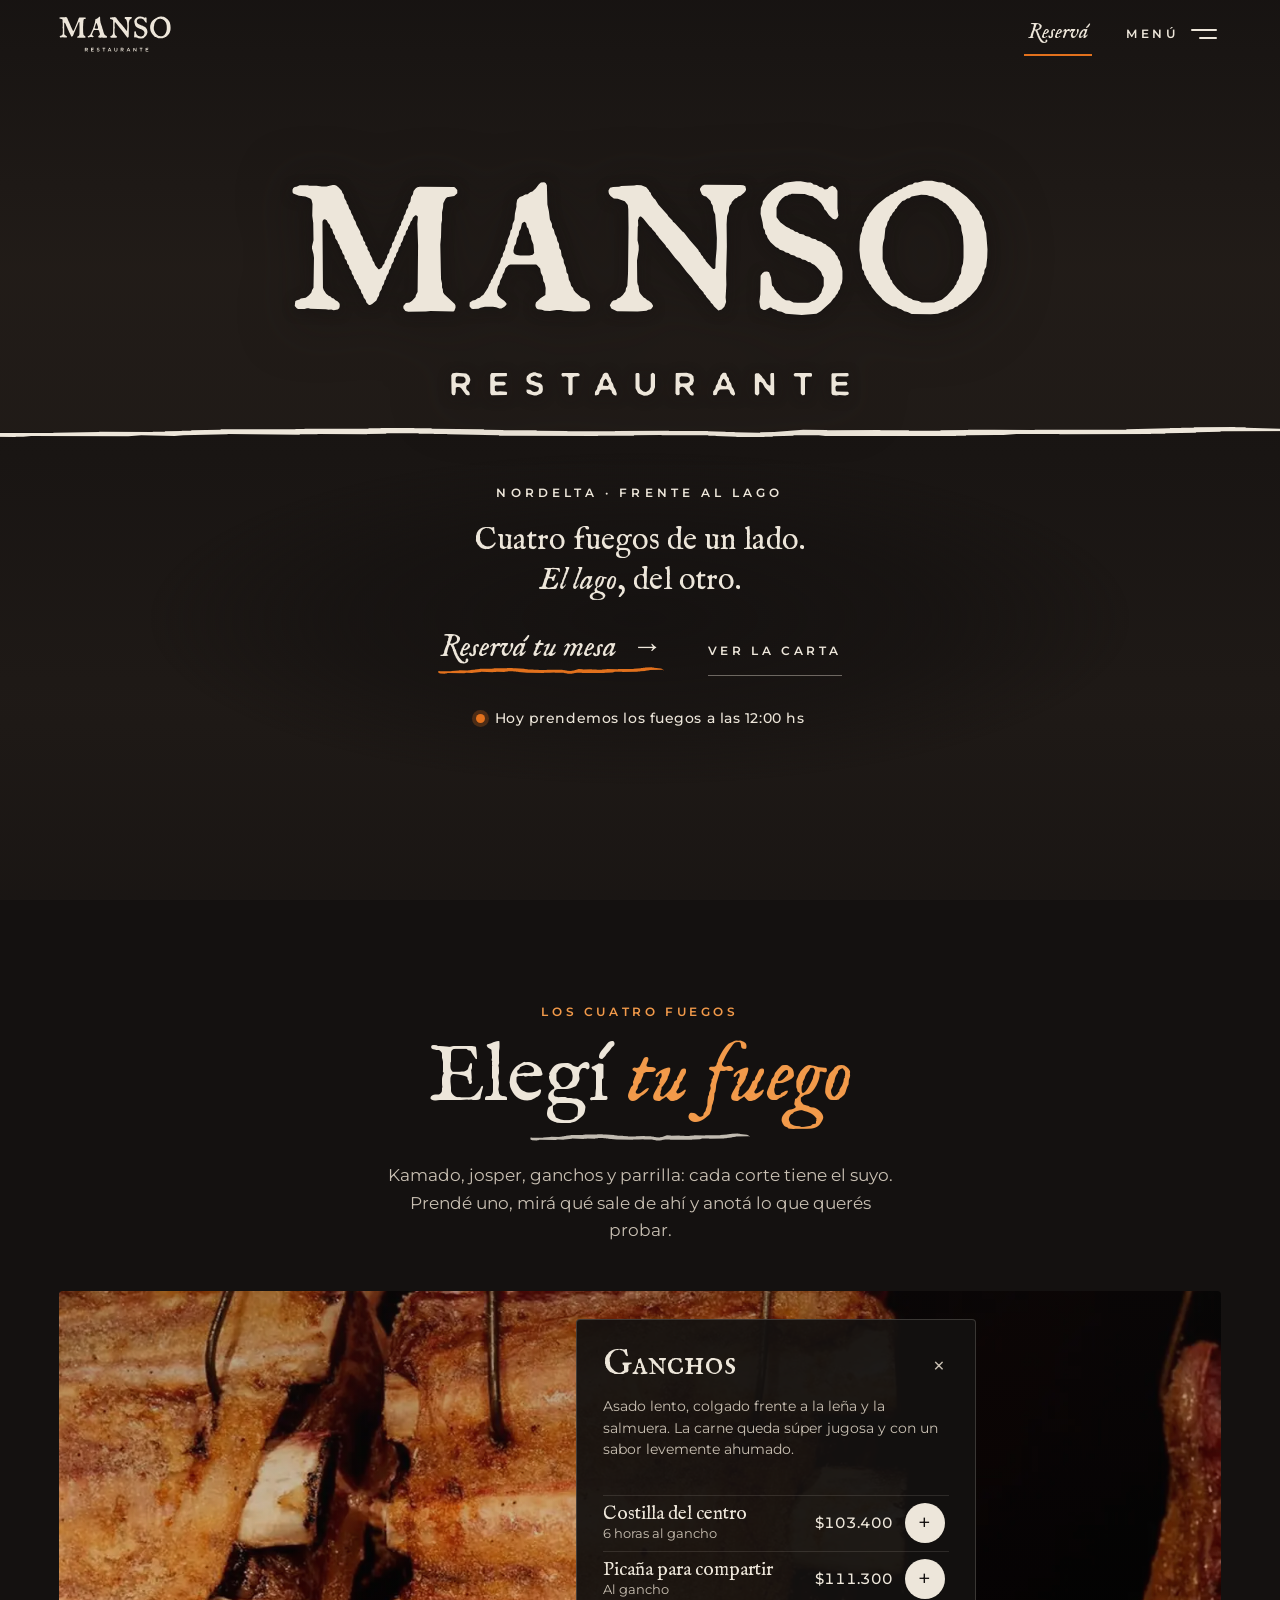
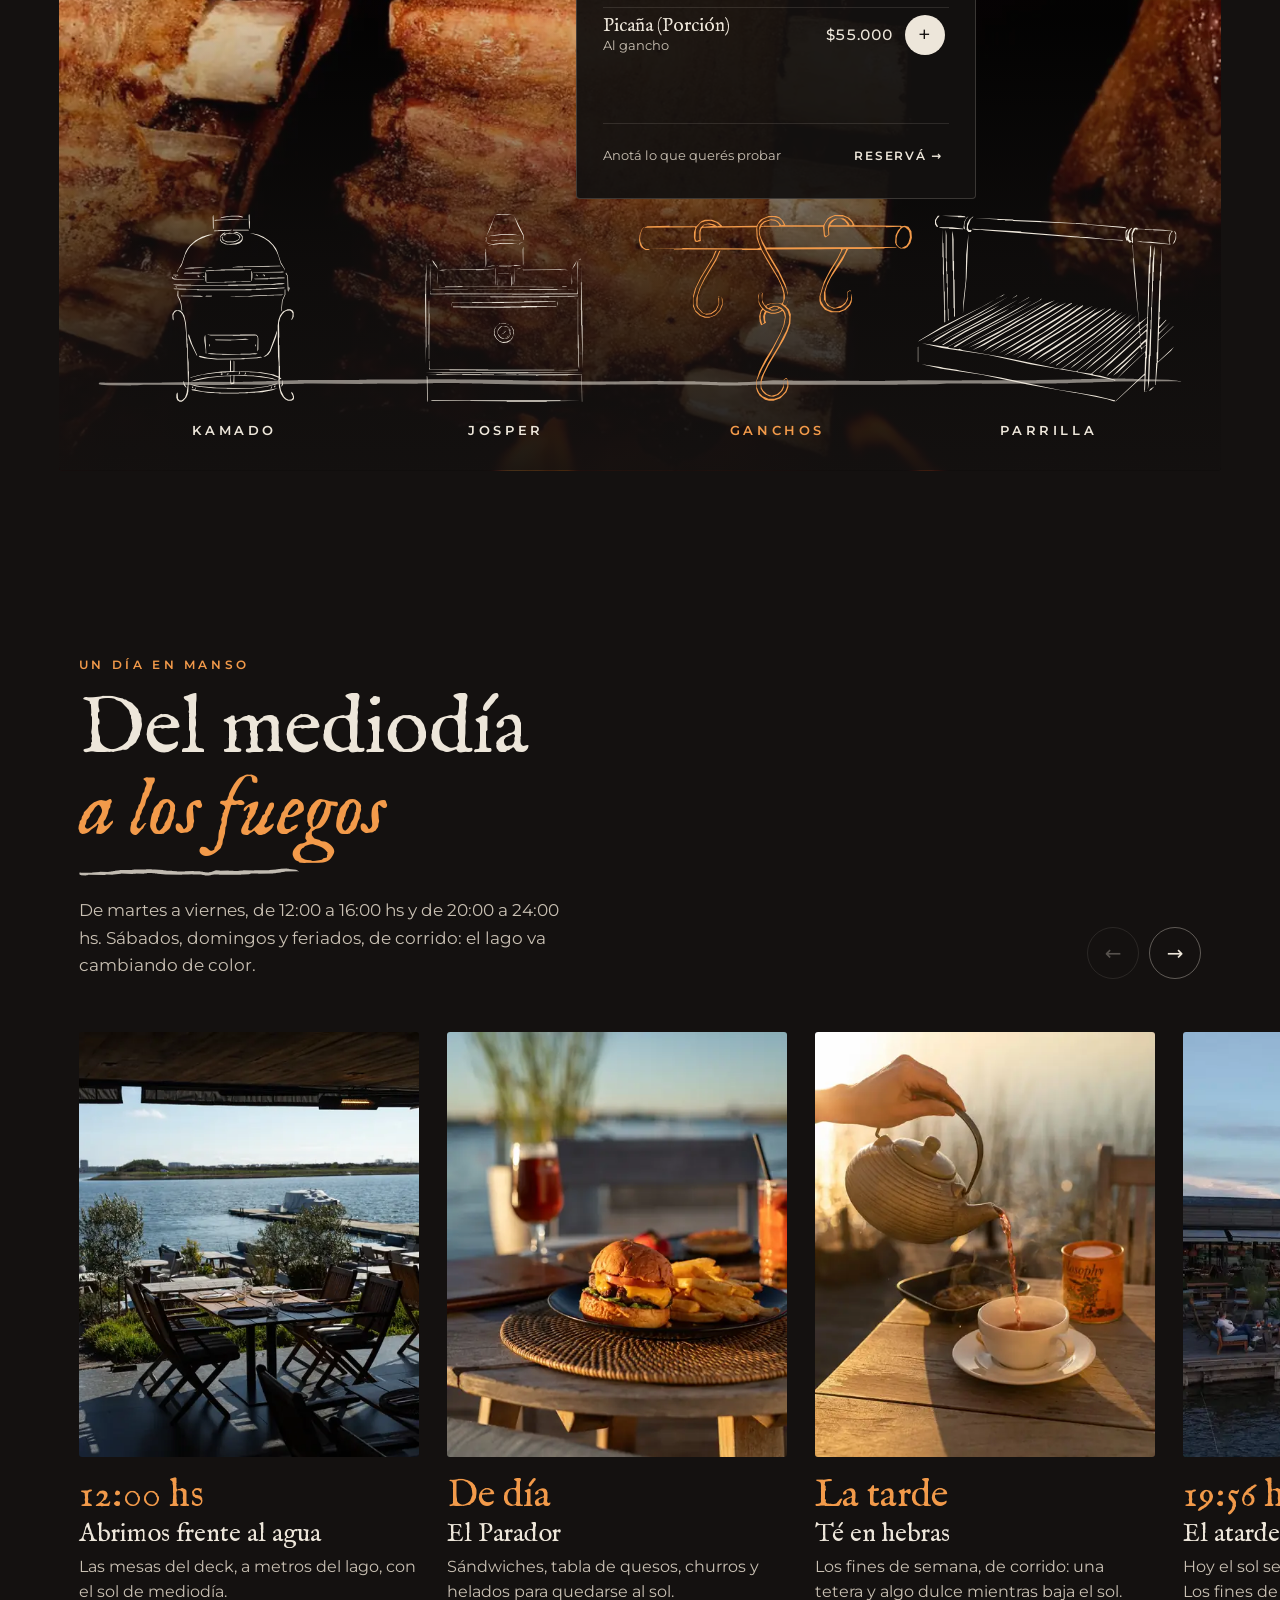
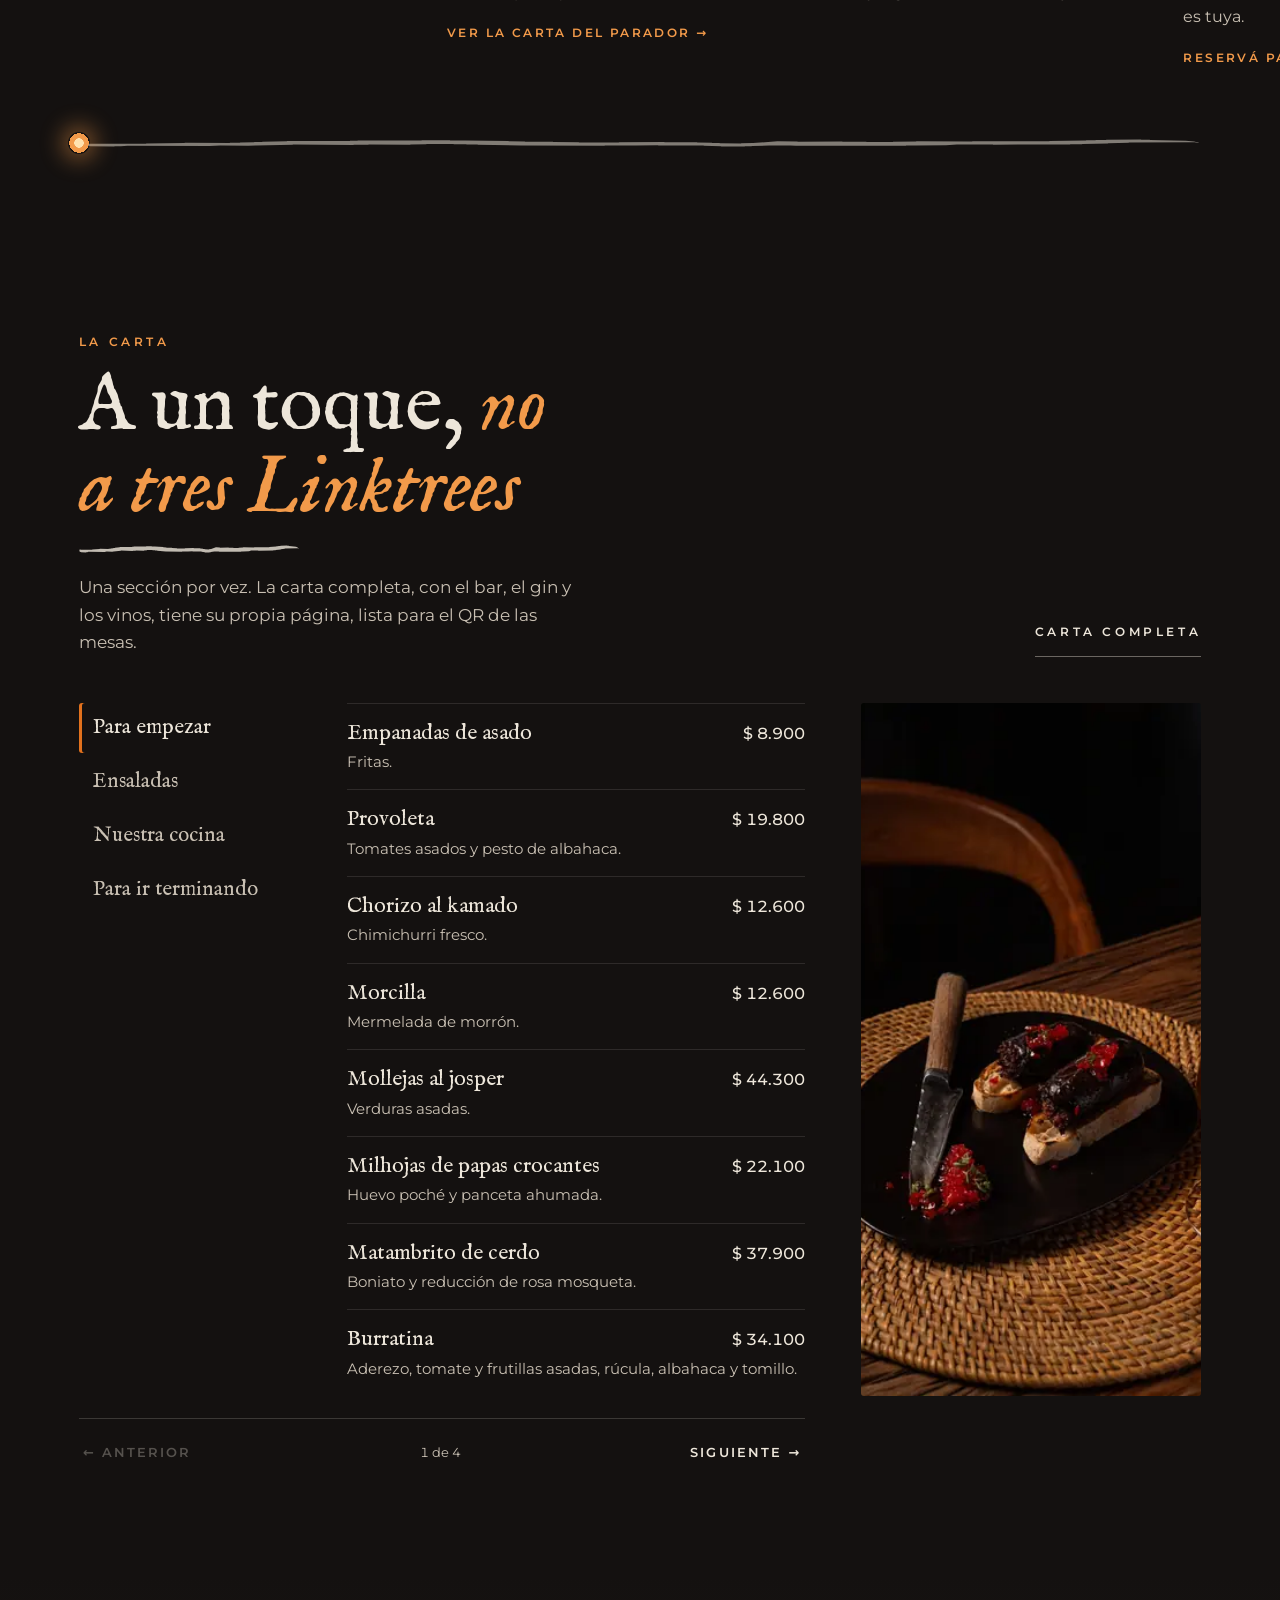
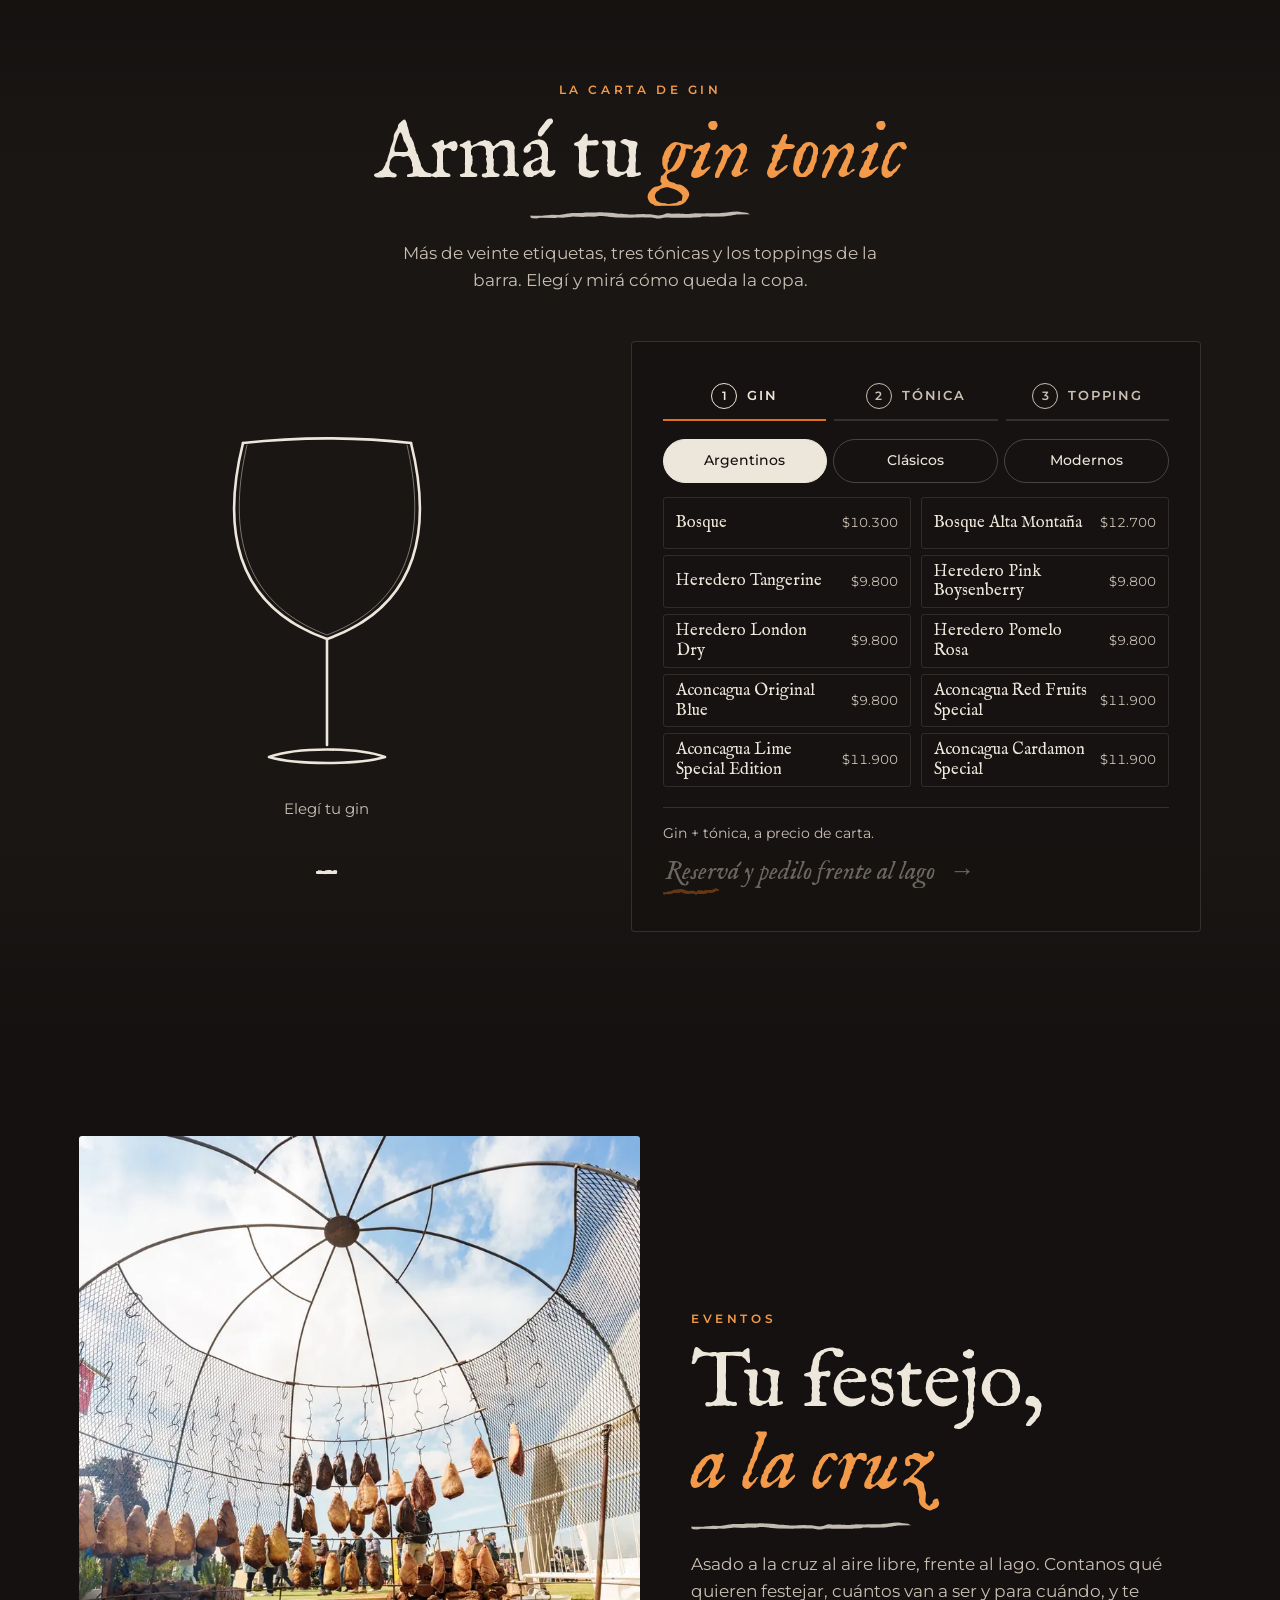
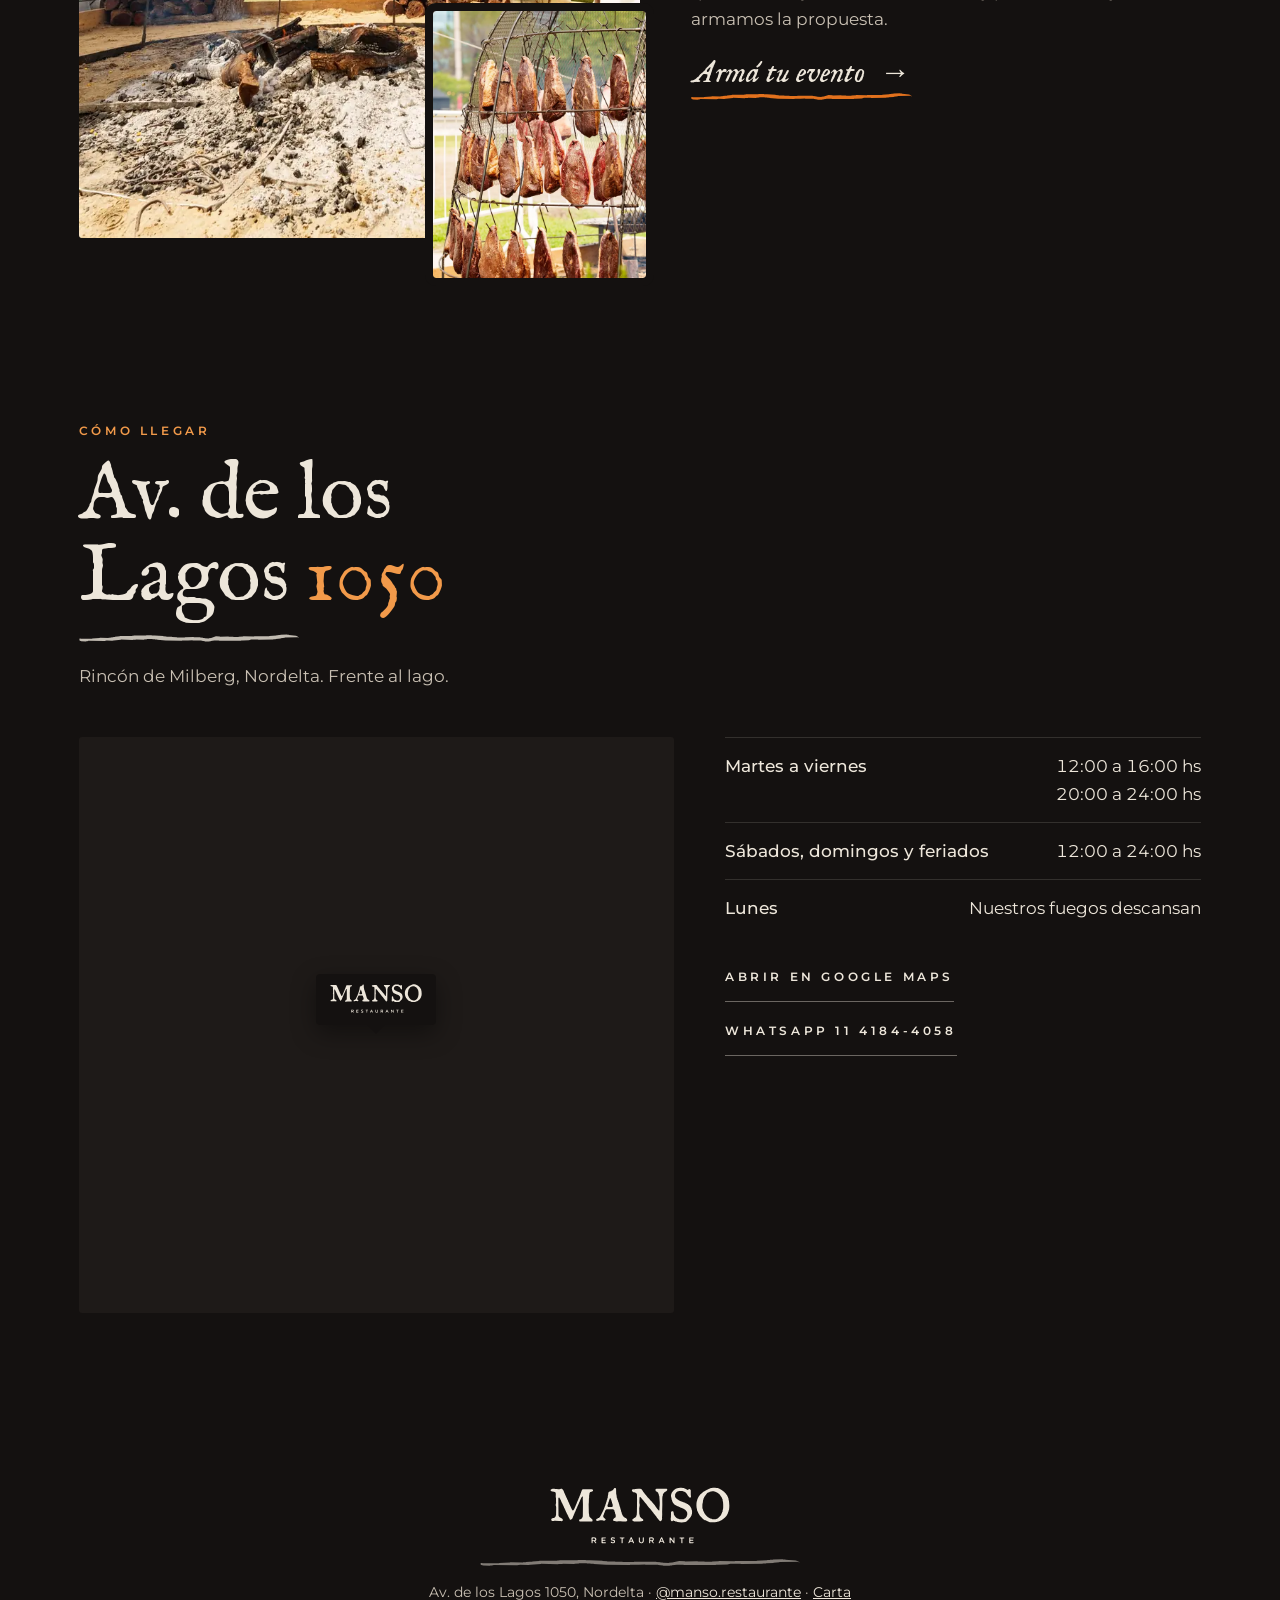
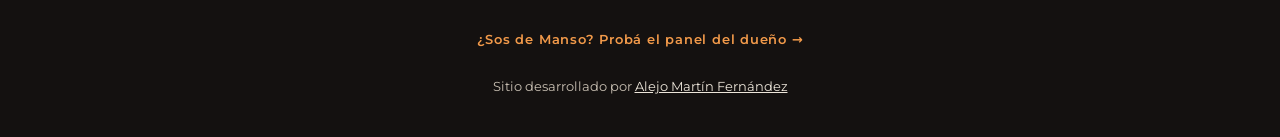
==== index.html @ 51ef07b0 "Manso Restaurante · demo web (cuatro fuegos frente al lago) Co-Authored-By: Claude Opus 5.5 <noreply" ====
<!doctype html>
<html lang="es" class="con-intro sin-scroll">
<head>
<meta charset="utf-8">
<meta name="viewport" content="width=device-width,initial-scale=1,viewport-fit=cover">
<title>Manso Restaurante · Cuatro fuegos frente al lago · Nordelta</title>
<meta name="description" content="Kamado, josper, ganchos y parrilla frente al lago de Nordelta. La carta, la reserva y los eventos de Manso en un solo lugar.">
<meta property="og:type" content="website">
<meta property="og:site_name" content="Manso Restaurante">
<meta property="og:title" content="Manso · Elegí tu fuego">
<meta property="og:description" content="Kamado, josper, ganchos y parrilla frente al lago. Reservá tu mesa.">
<meta property="og:url" content="https://manso-restaurante.vercel.app/">
<meta property="og:image" content="https://manso-restaurante.vercel.app/img/og.jpg?v=1">
<meta property="og:image:type" content="image/jpeg">
<meta property="og:image:width" content="1200">
<meta property="og:image:height" content="630">
<meta property="og:image:alt" content="Manso Restaurante: los cuatro fuegos frente al lago">
<meta name="twitter:card" content="summary_large_image">
<meta name="twitter:image" content="https://manso-restaurante.vercel.app/img/og.jpg?v=1">
<meta name="theme-color" content="#141110">
<link rel="icon" href="img/favicon.svg" type="image/svg+xml">
<script>(function(){var r=document.documentElement;if(matchMedia('(prefers-reduced-motion:reduce)').matches){r.classList.remove('con-intro','sin-scroll')}})()</script>
<link rel="preload" href="fonts/im-fell-english-latin-400-normal.woff2" as="font" type="font/woff2" crossorigin>
<link rel="preload" as="image" href="img/lago-m-800.webp" media="(max-width:767px)">
<link rel="preload" as="image" href="img/fuego-m-800.webp" media="(max-width:767px)">
<link rel="stylesheet" href="css/fuentes.css?v=5">
<link rel="stylesheet" href="kit/kit.css?v=5">
<link rel="stylesheet" href="css/manso.css?v=5">
<noscript><style>.intro{display:none!important}html{overflow:auto!important}.hA [data-e],.rv,.rv-up{opacity:1!important;transform:none!important;clip-path:none!important}</style></noscript>
</head>
<body>
<div class="intro" aria-hidden="true">
  <div class="intro-mitad arr"></div><div class="intro-mitad aba"></div>
  <div class="intro-linea"></div>
</div>
<header class="barra">
  <a href="#inicio" class="barra-logo" aria-label="Manso, inicio"><img src="img/logo-hueso.svg" alt="" width="2804" height="883"></a>
  <div class="barra-der">
    <button class="barra-reserva" type="button" data-reservar>Reservá</button>
    <button class="btn-menu" type="button" aria-controls="menu" aria-expanded="false">Menú <i aria-hidden="true"></i></button>
  </div>
</header>
<div class="menu" id="menu" role="dialog" aria-modal="true" aria-label="Menú" aria-hidden="true">
  <div class="menu-top"><img src="img/logo-hueso.svg" alt="Manso" width="2804" height="883"><button class="menu-x" type="button">Cerrar</button></div>
  <nav>
    <a href="#fuegos"><small>01</small>Los fuegos</a>
    <a href="#dia"><small>02</small>Un día en Manso</a>
    <a href="#carta"><small>03</small>La carta</a>
    <a href="#gin"><small>04</small>Tu gin tonic</a>
    <a href="#eventos"><small>05</small>Eventos</a>
    <a href="#llegar"><small>06</small>Cómo llegar</a>
  </nav>
  <figure class="menu-foto" aria-hidden="true"><img src="img/dia-atardecer-800.webp" alt="" width="800" height="1000" loading="lazy" decoding="async"></figure>
  <div class="menu-pie"><span>Av. de los Lagos 1050, Nordelta</span><a href="https://wa.me/5491141844058" target="_blank" rel="noopener">WhatsApp 11 4184-4058</a><a href="admin/" target="_blank" rel="noopener">Probá el panel del dueño →</a></div>
</div>
<main id="inicio" data-kit-ph="no">
<section class="hero hA" aria-label="Manso Restaurante">
  <div class="hA-capa hA-cielo"><div class="ft"><picture><source media="(max-width:767px)" srcset="img/lago-m-800.webp"><img src="img/lago-d-1440.webp" srcset="img/lago-d-1440.webp 1440w, img/lago-d-1920.webp 1920w" sizes="100vw" alt="Atardecer sobre el lago de Nordelta desde el muelle de Manso" width="1920" height="1067" decoding="async" fetchpriority="high" data-hero-img></picture></div></div>
  <div class="hA-capa hA-brasa"><div class="ft"><picture><source media="(max-width:767px)" srcset="img/fuego-m-800.webp"><img src="img/fuego-d-1440.webp" srcset="img/fuego-d-1440.webp 1440w" sizes="100vw" alt="El hogar de leña encendido" width="1440" height="959" decoding="async" fetchpriority="high"></picture></div></div>
  <div class="hA-linea" aria-hidden="true"></div>
  <h1 class="hA-logo"><img src="img/logo-hueso.svg" alt="Manso Restaurante" width="2804" height="883"></h1>
  <div class="hA-abajo">
    <p class="hA-kicker" data-e style="--d:2">Nordelta · frente al lago</p>
    <p class="hA-frase" data-e style="--d:2">Cuatro fuegos de un lado.<br><em>El lago</em>, del otro.</p>
    <div class="hA-ctas" data-e style="--d:3">
      <button class="accion grande" type="button" data-reservar>Reservá tu mesa <span class="fl">→</span></button>
      <a class="secundaria" href="#carta">Ver la carta</a>
    </div>
    <p class="estado" data-estado data-e style="--d:4"><i></i><span>Abierto</span></p>
  </div>
</section>

<section class="fuegos" id="fuegos" aria-labelledby="t-fuegos">
  <div class="cab cab--centro">
    <p class="kicker rv-up">Los cuatro fuegos</p>
    <h2 class="titulo rv" id="t-fuegos">Elegí <em>tu fuego</em></h2>
    <p class="bajada rv-up">Kamado, josper, ganchos y parrilla: cada corte tiene el suyo. Prendé uno, mirá qué sale de ahí y anotá lo que querés probar.</p>
  </div>
  <div class="escena rv-up">
    <div class="escena-fotos">
      <div class="ft" data-f="kamado"><img src="img/w-kamado-900.webp" srcset="img/w-kamado-900.webp 900w, img/w-kamado-1400.webp 1400w" sizes="(max-width:767px) 100vw, 1240px" alt="El kamado abierto con un corte madurado sobre la parrilla" width="1400" height="1867" decoding="async" loading="lazy"></div>
      <div class="ft" data-f="josper"><img src="img/w-josper-900.webp" srcset="img/w-josper-900.webp 900w, img/w-josper-1400.webp 1400w" sizes="(max-width:767px) 100vw, 1240px" alt="El horno Josper junto a los ganchos con picañas" width="1400" height="1527" decoding="async" loading="lazy"></div>
      <div class="ft" data-f="ganchos"><img src="img/w-ganchos-900.webp" srcset="img/w-ganchos-900.webp 900w, img/w-ganchos-1400.webp 1400w" sizes="(max-width:767px) 100vw, 1240px" alt="Costillares colgados de los ganchos sobre el fuego" width="1400" height="1751" decoding="async" loading="lazy"></div>
      <div class="ft" data-f="parrilla"><img src="img/w-parrilla-900.webp" srcset="img/w-parrilla-900.webp 900w, img/w-parrilla-1400.webp 1400w" sizes="(max-width:767px) 100vw, 1240px" alt="La parrillera trabajando frente a la parrilla y los ganchos" width="1400" height="1556" decoding="async" loading="lazy"></div>
    </div>
    <div class="chispas" aria-hidden="true"></div>
    <div class="ficha" role="region" aria-live="polite" aria-label="Lo que sale de este fuego">
      <div class="ficha-cab"><h3>Kamado</h3><button class="ficha-x" type="button" aria-label="Apagar el fuego">×</button></div>
      <p class="ficha-desc"></p>
      <ul></ul>
      <div class="ficha-pie"><span>Anotá lo que querés probar</span><button type="button" data-reservar-anotados>Reservá →</button></div>
    </div>
    <div class="linea-fuegos">
      <button class="fuego-btn" type="button" data-f="kamado" aria-pressed="false" style="--i:0"><i class="fuego-ico" aria-hidden="true" style="-webkit-mask-image:url(img/f-kamado.svg);mask-image:url(img/f-kamado.svg)"></i><span>Kamado</span></button><button class="fuego-btn" type="button" data-f="josper" aria-pressed="false" style="--i:1"><i class="fuego-ico" aria-hidden="true" style="-webkit-mask-image:url(img/f-josper.svg);mask-image:url(img/f-josper.svg)"></i><span>Josper</span></button><button class="fuego-btn" type="button" data-f="ganchos" aria-pressed="false" style="--i:2"><i class="fuego-ico" aria-hidden="true" style="-webkit-mask-image:url(img/f-ganchos.svg);mask-image:url(img/f-ganchos.svg)"></i><span>Ganchos</span></button><button class="fuego-btn" type="button" data-f="parrilla" aria-pressed="false" style="--i:3"><i class="fuego-ico" aria-hidden="true" style="-webkit-mask-image:url(img/f-parrilla.svg);mask-image:url(img/f-parrilla.svg)"></i><span>Parrilla</span></button>
    </div>
  </div>
</section>

<section class="dia" id="dia" aria-labelledby="t-dia">
  <div class="cab cab--fila">
    <div>
      <p class="kicker rv-up">Un día en Manso</p>
      <h2 class="titulo rv" id="t-dia">Del mediodía <em>a los fuegos</em></h2>
      <p class="bajada rv-up">De martes a viernes, de 12:00 a 16:00 hs y de 20:00 a 24:00 hs. Sábados, domingos y feriados, de corrido: el lago va cambiando de color.</p>
    </div>
    <div class="flechas rv-up"><button type="button" class="flecha" data-dir="-1" aria-label="Momento anterior">←</button><button type="button" class="flecha" data-dir="1" aria-label="Momento siguiente">→</button></div>
  </div>
  <div class="dia-pista rv-up" tabindex="0" aria-label="Momentos del día, deslizables">
    <article class="momento">
      <div class="ft momento-foto"><img src="img/dia-abrimos-480.webp" srcset="img/dia-abrimos-480.webp 480w, img/dia-abrimos-800.webp 800w" sizes="(max-width:767px) 78vw, 360px" alt="" width="800" height="1000" decoding="async" loading="lazy"></div>
      <p class="momento-hora">12:00 hs</p>
      <h3>Abrimos frente al agua</h3>
      <p>Las mesas del deck, a metros del lago, con el sol de mediodía.</p>
    </article>
    <article class="momento">
      <div class="ft momento-foto"><img src="img/dia-parador-480.webp" srcset="img/dia-parador-480.webp 480w, img/dia-parador-800.webp 800w" sizes="(max-width:767px) 78vw, 360px" alt="" width="800" height="1000" decoding="async" loading="lazy"></div>
      <p class="momento-hora">De día</p>
      <h3>El Parador</h3>
      <p>Sándwiches, tabla de quesos, churros y helados para quedarse al sol.</p><button type="button" class="enlace" data-parador>Ver la carta del Parador →</button>
    </article>
    <article class="momento">
      <div class="ft momento-foto"><img src="img/dia-tarde-480.webp" srcset="img/dia-tarde-480.webp 480w, img/dia-tarde-800.webp 800w" sizes="(max-width:767px) 78vw, 360px" alt="" width="800" height="1000" decoding="async" loading="lazy"></div>
      <p class="momento-hora">La tarde</p>
      <h3>Té en hebras</h3>
      <p>Los fines de semana, de corrido: una tetera y algo dulce mientras baja el sol.</p>
    </article>
    <article class="momento">
      <div class="ft momento-foto"><img src="img/dia-atardecer-480.webp" srcset="img/dia-atardecer-480.webp 480w, img/dia-atardecer-800.webp 800w" sizes="(max-width:767px) 78vw, 360px" alt="" width="800" height="1000" decoding="async" loading="lazy"></div>
      <p class="momento-hora"><span data-pone>19:40</span> hs</p>
      <h3>El atardecer</h3>
      <p><span data-pone-txt>Hoy el sol se pone sobre el lago a esa hora.</span> Los fines de semana, la mesa de adelante es tuya.</p><button type="button" class="enlace" data-atardecer>Reservá para el atardecer →</button>
    </article>
    <article class="momento">
      <div class="ft momento-foto"><img src="img/dia-noche-480.webp" srcset="img/dia-noche-480.webp 480w, img/dia-noche-800.webp 800w" sizes="(max-width:767px) 78vw, 360px" alt="" width="800" height="1000" decoding="async" loading="lazy"></div>
      <p class="momento-hora">20:00 hs</p>
      <h3>Se prenden los fuegos</h3>
      <p>Kamado, josper, ganchos y parrilla, hasta las 24:00 hs.</p><a class="enlace" href="#fuegos">Elegí tu fuego →</a>
    </article>
  </div>
  <div class="dia-sol" aria-hidden="true"><div class="dia-sol-linea"></div><i class="dia-sol-punto"></i></div>
</section>

<section class="carta" id="carta" aria-labelledby="t-carta">
  <div class="cab cab--fila">
    <div>
      <p class="kicker rv-up">La carta</p>
      <h2 class="titulo rv" id="t-carta">A un toque, <em>no a tres Linktrees</em></h2>
      <p class="bajada rv-up">Una sección por vez. La carta completa, con el bar, el gin y los vinos, tiene su propia página, lista para el QR de las mesas.</p>
    </div>
    <a class="secundaria rv-up" href="carta/">Carta completa</a>
  </div>
  <div class="carta-caja rv-up">
    <div class="carta-kit" data-kit="carta" data-kit-pedir="false" data-kit-categorias="para-empezar,ensaladas,nuestra-cocina,para-terminar"></div>
    <figure class="carta-foto" aria-hidden="true">
      <div class="ft" data-cat="para-empezar"><img src="img/c-empezar-800.webp" srcset="img/c-empezar-480.webp 480w, img/c-empezar-800.webp 800w" sizes="(max-width:1099px) 100vw, 340px" alt="" width="800" height="1000" loading="lazy" decoding="async"></div>
      <div class="ft" data-cat="nuestra-cocina"><img src="img/c-cocina-800.webp" srcset="img/c-cocina-480.webp 480w, img/c-cocina-800.webp 800w" sizes="(max-width:1099px) 100vw, 340px" alt="" width="800" height="1000" loading="lazy" decoding="async"></div>
      <div class="ft" data-cat="para-terminar"><img src="img/c-terminar-800.webp" srcset="img/c-terminar-480.webp 480w, img/c-terminar-800.webp 800w" sizes="(max-width:1099px) 100vw, 340px" alt="" width="800" height="1000" loading="lazy" decoding="async"></div>
      <div class="carta-ico" data-cat="ensaladas"><i style="-webkit-mask-image:url(img/f-rescoldo.svg);mask-image:url(img/f-rescoldo.svg)"></i><span>Verduras al rescoldo: cubiertas de brasas y cenizas tibias.</span></div>
    </figure>
    <div class="carta-pie">
      <button type="button" class="paso" data-carta-paso="-1">← Anterior</button>
      <span class="carta-n" aria-live="polite"></span>
      <button type="button" class="paso" data-carta-paso="1">Siguiente →</button>
    </div>
  </div>
</section>

<section class="gin" id="gin" aria-labelledby="t-gin">
  <div class="cab cab--centro">
    <p class="kicker rv-up">La carta de gin</p>
    <h2 class="titulo rv" id="t-gin">Armá tu <em>gin tonic</em></h2>
    <p class="bajada rv-up">Más de veinte etiquetas, tres tónicas y los toppings de la barra. Elegí y mirá cómo queda la copa.</p>
  </div>
  <div class="gin-caja rv-up">
    <div class="gin-copa">
      <svg viewBox="0 0 300 420" role="img" aria-label="Tu copa de gin tonic">
        <defs><clipPath id="copa-in"><path d="M70 74 C 52 150 58 228 150 262 C 242 228 248 150 230 74 Z"/></clipPath></defs>
        <g clip-path="url(#copa-in)">
          <rect class="liq" x="40" y="70" width="220" height="200"/>
          <g class="burbujas"></g>
          <g class="topping"></g>
        </g>
        <path class="vidrio" d="M66 70 C 46 150 54 232 150 266 C 246 232 254 150 234 70"/>
        <path class="vidrio fino" d="M70 72 C 52 150 60 228 150 262 C 240 228 248 150 230 72"/>
        <path class="vidrio" d="M66 70 C 120 64 180 64 234 70"/>
        <path class="vidrio" d="M150 266 L 150 372"/>
        <path class="vidrio" d="M92 384 C 120 374 180 374 208 384 C 180 392 120 392 92 384 Z"/>
      </svg>
      <p class="gin-total"><span data-gin-resumen>Elegí tu gin</span><b data-gin-precio>—</b></p>
    </div>
    <div class="gin-panel">
      <ol class="gin-pasos">
        <li><button type="button" data-paso="0" aria-current="step"><b>1</b>Gin</button></li>
        <li><button type="button" data-paso="1"><b>2</b>Tónica</button></li>
        <li><button type="button" data-paso="2"><b>3</b>Topping</button></li>
      </ol>
      <div class="gin-cuerpo">
        <div class="gin-paso" data-p="0">
          <div class="gin-fam" role="radiogroup" aria-label="Familia">
            <button type="button" role="radio" data-fam="argentino" aria-checked="true">Argentinos</button>
            <button type="button" role="radio" data-fam="clasico" aria-checked="false">Clásicos</button>
            <button type="button" role="radio" data-fam="moderno" aria-checked="false">Modernos</button>
          </div>
          <div class="gin-lista" role="radiogroup" aria-label="Gin"></div>
        </div>
        <div class="gin-paso" data-p="1" hidden><div class="fichas" role="radiogroup" aria-label="Tónica" data-tonicas></div></div>
        <div class="gin-paso" data-p="2" hidden><div class="fichas fichas--4" role="radiogroup" aria-label="Topping" data-toppings></div></div>
      </div>
      <div class="gin-pie">
        <p class="gin-nota" data-gin-nota>Gin + tónica, a precio de carta.</p>
        <button type="button" class="accion" data-gin-reservar disabled>Reservá y pedilo frente al lago <span class="fl">→</span></button>
      </div>
    </div>
  </div>
</section>

<section class="eventos" id="eventos" aria-labelledby="t-eventos">
  <div class="eventos-caja">
    <figure class="eventos-foto rv-up">
      <div class="ft eventos-a"><img src="img/eventos-1-800.webp" srcset="img/eventos-1-800.webp 800w, img/eventos-1-1400.webp 1400w" sizes="(max-width:767px) 100vw, 60vw" alt="Asado a la cruz bajo una estructura de hierro, al aire libre" width="1400" height="1750" loading="lazy" decoding="async"></div>
      <div class="ft eventos-b"><img src="img/eventos-2-600.webp" srcset="img/eventos-2-600.webp 600w, img/eventos-2-900.webp 900w" sizes="(max-width:767px) 40vw, 260px" alt="Cortes colgados en la cruz, frente al lago" width="900" height="1125" loading="lazy" decoding="async"></div>
    </figure>
    <div class="eventos-txt">
      <p class="kicker rv-up">Eventos</p>
      <h2 class="titulo rv" id="t-eventos">Tu festejo, <em>a la cruz</em></h2>
      <p class="bajada rv-up">Asado a la cruz al aire libre, frente al lago. Contanos qué quieren festejar, cuántos van a ser y para cuándo, y te armamos la propuesta.</p>
      <button type="button" class="accion grande rv-up" data-evento>Armá tu evento <span class="fl">→</span></button>
    </div>
  </div>
</section>

<section class="llegar" id="llegar" aria-labelledby="t-llegar">
  <div class="cab cab--fila">
    <div>
      <p class="kicker rv-up">Cómo llegar</p>
      <h2 class="titulo rv" id="t-llegar">Av. de los Lagos <em>1050</em></h2>
      <p class="bajada rv-up">Rincón de Milberg, Nordelta. Frente al lago.</p>
    </div>
  </div>
  <div class="llegar-caja">
    <div class="mapa rv-up">
      <iframe title="Mapa: Manso Restaurante en Nordelta" src="https://maps.google.com/maps?ll=-34.4302691,-58.639928&amp;z=15&amp;t=m&amp;hl=es&amp;output=embed" loading="lazy" referrerpolicy="no-referrer-when-downgrade"></iframe>
      <div class="pin" aria-hidden="true"><img src="img/logo-hueso.svg" alt="" width="2804" height="883"></div>
    </div>
    <div class="llegar-txt">
      <dl class="horarios rv-up">
        <div><dt>Martes a viernes</dt><dd>12:00 a 16:00 hs<br>20:00 a 24:00 hs</dd></div>
        <div><dt>Sábados, domingos y feriados</dt><dd>12:00 a 24:00 hs</dd></div>
        <div><dt>Lunes</dt><dd>Nuestros fuegos descansan</dd></div>
      </dl>
      <div class="llegar-ctas rv-up">
        <a class="secundaria" href="https://www.google.com/maps/search/?api=1&amp;query=Manso+Restaurante&amp;query_place_id=ChIJn5RAeZulvJURbPFAAbjYP20" target="_blank" rel="noopener">Abrir en Google Maps</a>
        <a class="secundaria" href="https://wa.me/5491141844058" target="_blank" rel="noopener">WhatsApp 11 4184-4058</a>
      </div>
    </div>
  </div>
</section>
</main>

<footer class="pie">
  <img class="pie-logo" src="img/logo-hueso.svg" alt="Manso Restaurante" width="2804" height="883" loading="lazy">
  <div class="trazo-pie" aria-hidden="true"></div>
  <p>Av. de los Lagos 1050, Nordelta · <a href="https://instagram.com/manso.restaurante" target="_blank" rel="noopener">@manso.restaurante</a> · <a href="carta/">Carta</a></p>
  <p class="pie-panel"><a href="admin/" target="_blank" rel="noopener">¿Sos de Manso? Probá el panel del dueño →</a></p>
  <p class="credito">Sitio desarrollado por <a href="https://alejomfernandez.com.ar" target="_blank" rel="noopener">Alejo Martín Fernández</a></p>
</footer>
<script type="module" src="js/manso.js?v=5"></script>
</body>
</html>
---- css/fuentes.css ----
@font-face{font-family:"Fell";src:url(../fonts/im-fell-english-latin-400-normal.woff2) format("woff2");font-weight:400;font-style:normal;font-display:swap}
@font-face{font-family:"Fell";src:url(../fonts/im-fell-english-latin-400-italic.woff2) format("woff2");font-weight:400;font-style:italic;font-display:swap}
@font-face{font-family:"Fell SC";src:url(../fonts/im-fell-english-sc-latin-400-normal.woff2) format("woff2");font-weight:400;font-style:normal;font-display:swap}
@font-face{font-family:"Montserrat";src:url(../fonts/montserrat-latin-300-normal.woff2) format("woff2");font-weight:300;font-display:swap}
@font-face{font-family:"Montserrat";src:url(../fonts/montserrat-latin-400-normal.woff2) format("woff2");font-weight:400;font-display:swap}
@font-face{font-family:"Montserrat";src:url(../fonts/montserrat-latin-500-normal.woff2) format("woff2");font-weight:500;font-display:swap}
@font-face{font-family:"Montserrat";src:url(../fonts/montserrat-latin-600-normal.woff2) format("woff2");font-weight:600;font-display:swap}
---- kit/kit.css ----
/* KIT DEMOS — estilos de módulos y popups.
   Todo sale de las variables --kit-* que arma core/theme.js desde cliente.json → marca.
   Cada demo puede pisar cualquier variable o clase .kit-* en su propio CSS. */

:root {
  --kit-bg: #fff; --kit-surface: #fff; --kit-text: #151515; --kit-muted: #666; --kit-primary: #111; --kit-on-primary: #fff;
  --kit-accent: #fc0; --kit-on-accent: #111; --kit-border: #ddd; --kit-ok: #1f9d55; --kit-warn: #d97706; --kit-danger: #d42a1d;
  --kit-font-head: inherit; --kit-font-body: inherit; --kit-head-case: uppercase;
  --kit-radius: 14px; --kit-radius-btn: 12px; --kit-border-w: 1.5px; --kit-shadow: 0 10px 30px -12px rgba(0,0,0,.35);
  --kit-ease: cubic-bezier(.2,.8,.2,1); --kit-z: 9000;
}
.kit-root, .kit-root *, .kit-root *::before, .kit-root *::after { box-sizing: border-box; }
.kit-root [hidden], .kit-root[hidden] { display: none !important; }
.kit-root { font-family: var(--kit-font-body); color: var(--kit-text); -webkit-tap-highlight-color: transparent; }
.kit-sr { position: absolute !important; width: 1px; height: 1px; overflow: hidden; clip: rect(0 0 0 0); white-space: nowrap; }
html.kit-lock { overflow: hidden; }
html.kit-lock body { overflow: hidden; touch-action: none; }

/* ---------- botones ---------- */
.kit-btn {
  appearance: none; display: inline-flex; align-items: center; justify-content: center; gap: .45em;
  min-height: 44px; padding: .7em 1.15em; border: var(--kit-border-w) solid var(--kit-primary); border-radius: var(--kit-radius-btn);
  background: var(--kit-primary); color: var(--kit-on-primary); font: 700 .95rem/1.1 var(--kit-font-body); text-decoration: none;
  cursor: pointer; transition: transform .15s var(--kit-ease), filter .15s, background .2s, box-shadow .2s; white-space: nowrap;
}
.kit-btn:hover { filter: brightness(1.08); }
.kit-btn:active { transform: translateY(1px) scale(.98); }
.kit-btn:focus-visible, .kit-chip:focus-visible, .kit-tab:focus-visible, .kit-add:focus-visible, .kit-x:focus-visible { outline: 3px solid var(--kit-accent); outline-offset: 2px; }
.kit-btn--ghost { background: var(--kit-surface); color: var(--kit-text); border-color: var(--kit-border); }
.kit-btn--danger { background: var(--kit-danger); border-color: var(--kit-danger); color: #fff; }
.kit-btn--danger-t { color: var(--kit-danger); }
.kit-btn--sm { min-height: 36px; padding: .45em .85em; font-size: .85rem; }
.kit-btn--big { min-height: 54px; font-size: 1.05rem; font-family: var(--kit-font-head); text-transform: var(--kit-head-case); letter-spacing: .02em; }
.kit-btn--block { width: 100%; }
.kit-btn[disabled] { opacity: .55; cursor: not-allowed; }
.kit-btn.is-loading { position: relative; color: transparent !important; }
.kit-btn.is-loading::after { content: ""; position: absolute; width: 20px; height: 20px; border: 2.5px solid var(--kit-on-primary); border-right-color: transparent; border-radius: 50%; animation: kit-spin .7s linear infinite; }
.kit-icon { appearance: none; width: 36px; height: 36px; display: inline-grid; place-items: center; border: var(--kit-border-w) solid var(--kit-border); border-radius: 10px; background: var(--kit-surface); color: var(--kit-text); cursor: pointer; font-size: 1rem; }
.kit-icon--danger { color: var(--kit-danger); }
.kit-icon[disabled] { opacity: .35; cursor: default; }
.kit-row { display: flex; gap: .6rem; flex-wrap: wrap; align-items: center; }
.kit-row--end { justify-content: flex-end; } .kit-row--center { justify-content: center; } .kit-row--between { justify-content: space-between; }
.kit-row--stack { flex-direction: column; align-items: stretch; }

/* ---------- badges / tags ---------- */
.kit-badge { display: inline-flex; align-items: center; gap: .3em; padding: .28em .6em; border-radius: 999px; font: 700 .72rem/1 var(--kit-font-body); letter-spacing: .02em; background: color-mix(in srgb, var(--kit-text) 9%, var(--kit-surface)); color: var(--kit-text); white-space: nowrap; }
.kit-badge--ok { background: color-mix(in srgb, var(--kit-ok) 16%, var(--kit-surface)); color: color-mix(in srgb, var(--kit-ok) 75%, #000); }
.kit-badge--warn { background: color-mix(in srgb, var(--kit-warn) 18%, var(--kit-surface)); color: color-mix(in srgb, var(--kit-warn) 70%, #000); }
.kit-badge--danger, .kit-badge--off { background: color-mix(in srgb, var(--kit-danger) 14%, var(--kit-surface)); color: color-mix(in srgb, var(--kit-danger) 80%, #000); }
.kit-badge--new { background: var(--kit-accent); color: var(--kit-on-accent); animation: kit-pulse 1.4s ease-in-out 3; }
.kit-tag { display: inline-grid; place-items: center; width: 1.15em; height: 1.15em; vertical-align: -.12em; margin-left: .15em; color: var(--kit-primary); }
.kit-tag svg { width: 100%; height: 100%; }
.kit-tag--txt { width: auto; height: auto; font-size: .7em; padding: .15em .45em; border-radius: 999px; background: var(--kit-accent); color: var(--kit-on-accent); }

/* ---------- carta ---------- */
.kit-carta { --kit-cols: 1; }
.kit-tabs { display: flex; gap: .5rem; overflow-x: auto; scrollbar-width: none; padding: 2px 2px 10px; margin-bottom: .5rem; scroll-snap-type: x proximity; }
.kit-tabs::-webkit-scrollbar { display: none; }
.kit-tab {
  appearance: none; flex: 0 0 auto; scroll-snap-align: start; min-height: 44px; padding: .55em 1.1em;
  border: var(--kit-border-w) solid var(--kit-text); border-radius: var(--kit-radius-btn); background: var(--kit-surface); color: var(--kit-text);
  font: 700 .95rem/1 var(--kit-font-head); text-transform: var(--kit-head-case); letter-spacing: .03em; cursor: pointer; transition: background .2s, color .2s, transform .15s;
}
.kit-tab.is-on { background: var(--kit-primary); border-color: var(--kit-primary); color: var(--kit-on-primary); }
.kit-carta__panel { display: grid; grid-template-columns: repeat(var(--kit-cols), minmax(0, 1fr)); gap: 0 2rem; }
.kit-item {
  display: grid; grid-template-columns: auto minmax(0, 1fr) auto; gap: .9rem; align-items: center; padding: 1rem 0;
  border-bottom: var(--kit-border-w) dashed var(--kit-border); min-width: 0;
  animation: kit-up .5s var(--kit-ease) both; animation-delay: calc(var(--i, 0) * 45ms);
}
.kit-item:not(:has(.kit-item__foto)) { grid-template-columns: minmax(0, 1fr) auto; }
.kit-item.is-off { opacity: .55; }
.kit-item__foto { width: 64px; height: 64px; object-fit: cover; border-radius: calc(var(--kit-radius) * .7); }
.kit-item__name { margin: 0 0 .25rem; font: 400 1.2rem/1.05 var(--kit-font-head); text-transform: var(--kit-head-case); }
.kit-item__n { margin-right: .5em; color: var(--kit-primary); }
.kit-item__desc { margin: 0; color: var(--kit-muted); font-size: .9rem; line-height: 1.4; }
.kit-item__side { display: flex; flex-direction: column; align-items: flex-end; gap: .45rem; }
.kit-price { font: 700 1.05rem/1 var(--kit-font-body); white-space: nowrap; }
.kit-price--na { font-size: .85rem; color: var(--kit-muted); font-weight: 600; }
/* botón de sumar (kit 1.20): "+" redondo que se abre en "− n +" dentro de un lugar fijo.
   El hueco [data-kit-qty] siempre mide lo mismo, así sumar nunca mueve ni estira la carta. */
[data-kit-qty] { --kq-h: var(--kit-qty-h, 44px); --kq-w: var(--kit-qty-w, 116px); position: relative; flex: none; display: inline-flex; align-items: center; justify-content: flex-end; width: var(--kq-w); height: var(--kq-h); }
@media (hover: hover) and (pointer: fine) { [data-kit-qty] { --kq-h: var(--kit-qty-h, 38px); --kq-w: var(--kit-qty-w, 104px); } }
.kit-add {
  appearance: none; flex: none; width: var(--kq-h, 40px); height: var(--kq-h, 40px); padding: 0; display: grid; place-items: center;
  border: var(--kit-border-w) solid var(--kit-primary); border-radius: 50%; background: var(--kit-surface); color: var(--kit-primary);
  cursor: pointer; touch-action: manipulation; transition: background .2s, color .2s, transform .15s var(--kit-ease);
}
.kit-add svg { width: 46%; height: 46%; fill: none; stroke: currentColor; stroke-width: 2.4; stroke-linecap: round; }
.kit-add:hover { background: var(--kit-primary); color: var(--kit-on-primary); }
.kit-add:active { transform: scale(.88); }
.kit-step { display: inline-flex; align-items: center; border: var(--kit-border-w) solid var(--kit-primary); border-radius: var(--kit-radius-btn); background: var(--kit-primary); color: var(--kit-on-primary); overflow: hidden; animation: kit-pop .25s var(--kit-ease); }
.kit-step button { appearance: none; width: 38px; height: 38px; border: 0; background: transparent; color: inherit; font: 800 1.15rem/1 var(--kit-font-body); cursor: pointer; }
[data-kit-qty] > .kit-step { width: 100%; height: 100%; justify-content: space-between; border-radius: 999px; animation: kit-qty-in .32s var(--kit-ease); }
[data-kit-qty] > .kit-step button { width: var(--kq-h); height: 100%; flex: none; font-size: 1.1rem; touch-action: manipulation; }
[data-kit-qty] > .kit-step output { flex: 1; min-width: 0; font-variant-numeric: tabular-nums; }
@keyframes kit-qty-in { from { clip-path: inset(0 0 0 calc(100% - var(--kq-h)) round 999px); } to { clip-path: inset(0 0 0 0 round 999px); } }
.kit-step button:disabled { opacity: .35; cursor: default; }
.kit-step output { min-width: 1.6em; text-align: center; font-weight: 800; }
.kit-step--lg button { width: 46px; height: 46px; }
.kit-step--lg output { min-width: 2.2em; font-size: 1.15rem; }
@media (min-width: 900px) { .kit-carta { --kit-cols: 2; } }

/* ---------- botón flotante del carrito ---------- */
.kit-fab {
  position: fixed; z-index: calc(var(--kit-z) - 2); right: max(14px, env(safe-area-inset-right)); bottom: max(14px, env(safe-area-inset-bottom));
  display: flex; align-items: center; gap: .7rem; padding: .55rem 1rem .55rem .6rem; min-height: 58px;
  border: var(--kit-border-w) solid var(--kit-text); border-radius: var(--kit-radius-btn); background: var(--kit-primary); color: var(--kit-on-primary);
  box-shadow: var(--kit-shadow); cursor: pointer; font-family: var(--kit-font-body); text-align: left;
  animation: kit-in-up .45s var(--kit-ease) both;
}
.kit-fab__ico { width: 40px; height: 40px; display: grid; place-items: center; border-radius: calc(var(--kit-radius-btn) * .8); background: color-mix(in srgb, var(--kit-on-primary) 16%, transparent); }
.kit-fab__ico svg { width: 22px; height: 22px; fill: none; stroke: currentColor; stroke-width: 2; stroke-linejoin: round; }
.kit-fab__txt { display: flex; flex-direction: column; line-height: 1.1; }
.kit-fab__label { font: 400 1rem/1 var(--kit-font-head); text-transform: var(--kit-head-case); letter-spacing: .03em; }
.kit-fab__total { font-weight: 700; font-size: .9rem; opacity: .92; }
.kit-fab__n { position: absolute; top: -9px; left: -9px; min-width: 26px; height: 26px; padding: 0 6px; display: grid; place-items: center; border-radius: 999px; background: var(--kit-accent); color: var(--kit-on-accent); font: 800 .8rem/1 var(--kit-font-body); border: 2px solid var(--kit-text); }
.kit-fab.bump { animation: kit-bump .45s var(--kit-ease); }
.kit-fly { position: fixed; z-index: var(--kit-z); width: 54px; height: 54px; margin: -27px 0 0 -27px; border-radius: 50%; background: var(--kit-accent); overflow: hidden; pointer-events: none; transition: transform .6s cubic-bezier(.5,-.3,.7,1), opacity .6s; box-shadow: 0 4px 14px rgba(0,0,0,.25); }
.kit-fly img { width: 100%; height: 100%; object-fit: cover; }

/* píldora "probá el panel" (solo demo) */
.kit-demo-pill {
  position: fixed; z-index: calc(var(--kit-z) - 3); left: max(14px, env(safe-area-inset-left)); bottom: max(14px, env(safe-area-inset-bottom));
  display: inline-flex; align-items: center; gap: .5rem; min-height: 44px; padding: .55rem .9rem; border-radius: 999px; background: var(--kit-surface); color: var(--kit-text);
  border: var(--kit-border-w) solid var(--kit-text); box-shadow: var(--kit-shadow); font: 700 .8rem/1 var(--kit-font-body); text-decoration: none;
  opacity: 0; transform: translateY(20px); transition: opacity .4s, transform .4s var(--kit-ease);
}
.kit-demo-pill.is-in { opacity: 1; transform: none; }
html.kit-lock .kit-demo-pill { opacity: 0; pointer-events: none; transform: translateY(20px); }
.kit-demo-pill__dot { width: 8px; height: 8px; border-radius: 50%; background: var(--kit-ok); box-shadow: 0 0 0 0 var(--kit-ok); animation: kit-ping 2s infinite; }
@media (max-width: 640px) { html.kit-has-cart .kit-demo-pill { bottom: calc(max(14px, env(safe-area-inset-bottom)) + 70px); } }

/* ---------- popups ---------- */
.kit-pop { position: fixed; inset: 0; z-index: var(--kit-z); display: grid; place-items: center; padding: 16px; }
.kit-pop__back { position: absolute; inset: 0; background: color-mix(in srgb, var(--kit-text) 55%, transparent); opacity: 0; transition: opacity .25s; }
.kit-pop__box {
  position: relative; width: min(520px, 100%); max-height: min(88vh, 100%); max-height: min(88dvh, 100%); display: flex; flex-direction: column;
  background: var(--kit-bg); color: var(--kit-text); border: var(--kit-border-w) solid var(--kit-text); border-radius: var(--kit-radius);
  box-shadow: var(--kit-shadow); outline: none; overflow: hidden;
  opacity: 0; transform: translateY(24px) scale(.97); transition: opacity .25s, transform .3s var(--kit-ease);
}
.kit-pop.is-open .kit-pop__back { opacity: 1; }
.kit-pop.is-open .kit-pop__box { opacity: 1; transform: none; }
.kit-pop.is-closing .kit-pop__box { transform: translateY(16px) scale(.98); }
.kit-pop__head { color: var(--kit-text); margin: 0; display: flex; align-items: center; justify-content: space-between; gap: 1rem; padding: 14px 14px 10px 20px; border-bottom: var(--kit-border-w) solid var(--kit-border); background: var(--kit-bg); }
.kit-pop__title { margin: 0; font: 400 1.35rem/1.05 var(--kit-font-head); text-transform: var(--kit-head-case); letter-spacing: .02em; }
.kit-pop--sm .kit-pop__head { border-bottom: 0; padding-bottom: 0; }
.kit-pop__body { padding: 16px 20px 20px; overflow: auto; overscroll-behavior: contain; -webkit-overflow-scrolling: touch; }
.kit-x { appearance: none; flex: 0 0 auto; width: 42px; height: 42px; display: grid; place-items: center; border: var(--kit-border-w) solid var(--kit-border); border-radius: 50%; background: var(--kit-surface); color: var(--kit-text); cursor: pointer; transition: transform .2s; }
.kit-x:hover { transform: rotate(90deg); }
.kit-x svg { width: 18px; height: 18px; stroke: currentColor; stroke-width: 2.4; stroke-linecap: round; }
.kit-pop--sm .kit-pop__box { width: min(420px, 100%); }
.kit-pop--editor .kit-pop__box { width: min(560px, 100%); }
.kit-pop--resv .kit-pop__box { width: min(600px, 100%); }

/* drawer: hoja inferior en mobile, panel lateral en desktop */
.kit-pop--drawer { place-items: end stretch; padding: 0; }
.kit-pop--drawer .kit-pop__box { width: 100%; max-height: 92vh; max-height: 92dvh; border-radius: var(--kit-radius) var(--kit-radius) 0 0; border-bottom: 0; transform: translateY(100%); }
.kit-pop--drawer .kit-pop__body { padding: 0; display: flex; flex-direction: column; min-height: 0; flex: 1; overflow: hidden; }
.kit-pop--drawer.is-closing .kit-pop__box { transform: translateY(100%); }
@media (min-width: 760px) {
  .kit-pop--drawer { place-items: stretch end; }
  .kit-pop--drawer .kit-pop__box { width: min(440px, 100%); height: 100%; max-height: none; border-radius: 0; border: 0; border-left: var(--kit-border-w) solid var(--kit-text); transform: translateX(100%); }
  .kit-pop--drawer.is-closing .kit-pop__box { transform: translateX(100%); }
}

/* ---------- carrito / checkout ---------- */
.kit-cart__scroll { flex: 1; overflow: auto; overscroll-behavior: contain; padding: 8px 20px 16px; }
.kit-lines { list-style: none; margin: 0 0 12px; padding: 0; }
.kit-line { display: grid; grid-template-columns: 52px minmax(0, 1fr) auto; gap: .75rem; align-items: center; padding: .7rem 0; border-bottom: var(--kit-border-w) dashed var(--kit-border); animation: kit-up .35s var(--kit-ease) both; }
.kit-line__img { width: 52px; height: 52px; border-radius: 10px; object-fit: cover; background: color-mix(in srgb, var(--kit-primary) 14%, var(--kit-surface)); display: block; }
.kit-line__body { display: flex; flex-direction: column; min-width: 0; }
.kit-line__body b { font: 400 1.05rem/1.1 var(--kit-font-head); text-transform: var(--kit-head-case); overflow-wrap: anywhere; }
.kit-line__body span { color: var(--kit-muted); font-size: .88rem; }
.kit-cart__foot { color: var(--kit-text); margin: 0; padding: 12px 20px max(16px, env(safe-area-inset-bottom)); border-top: var(--kit-border-w) solid var(--kit-text); background: var(--kit-surface); }
.kit-sum { display: grid; gap: .3rem; margin-bottom: .7rem; font-size: .92rem; }
.kit-sum > div { display: flex; justify-content: space-between; }
.kit-sum__total { font-size: 1.1rem; }
.kit-sum__total b { font: 400 1.5rem/1 var(--kit-font-head); }
.kit-empty { text-align: center; padding: 2.5rem 1.5rem; display: grid; gap: .5rem; justify-items: center; }
.kit-empty__t { font: 400 1.35rem/1.1 var(--kit-font-head); text-transform: var(--kit-head-case); margin: 0; }
.kit-empty p { margin: 0; color: var(--kit-muted); }
.kit-empty .kit-btn { margin-top: .8rem; }

/* ---------- formularios ---------- */
.kit-form { display: grid; gap: .85rem; }
.kit-field { display: grid; gap: .35rem; min-width: 0; }
.kit-field > span, .kit-label, .kit-pay legend { font: 700 .78rem/1 var(--kit-font-body); text-transform: uppercase; letter-spacing: .06em; color: var(--kit-muted); }
.kit-field input, .kit-field textarea, .kit-field select {
  width: 100%; min-height: 46px; padding: .7em .85em; border: var(--kit-border-w) solid var(--kit-border); border-radius: calc(var(--kit-radius-btn) * .8);
  background: var(--kit-surface); color: var(--kit-text); font: 500 16px/1.3 var(--kit-font-body); transition: border-color .2s, box-shadow .2s;
}
.kit-field textarea { resize: vertical; min-height: 64px; }
.kit-field input:focus, .kit-field textarea:focus, .kit-field select:focus { outline: none; border-color: var(--kit-primary); box-shadow: 0 0 0 3px color-mix(in srgb, var(--kit-primary) 22%, transparent); }
.kit-field-row { display: grid; grid-template-columns: 1fr 1fr; gap: .75rem; }
.kit-check { display: flex; align-items: center; gap: .6rem; font-weight: 600; cursor: pointer; }
.kit-check input { width: 20px; height: 20px; accent-color: var(--kit-primary); }
.kit-seg { display: grid; grid-auto-flow: column; grid-auto-columns: 1fr; gap: 0; padding: 4px; margin: 0; border: var(--kit-border-w) solid var(--kit-border); border-radius: var(--kit-radius-btn); background: var(--kit-surface); }
.kit-seg label { position: relative; }
.kit-seg input { position: absolute; opacity: 0; inset: 0; cursor: pointer; }
.kit-seg span { display: grid; place-items: center; min-height: 42px; border-radius: calc(var(--kit-radius-btn) * .75); font-weight: 700; font-size: .9rem; transition: background .2s, color .2s; text-align: center; padding: 0 .4rem; }
.kit-seg input:checked + span { background: var(--kit-primary); color: var(--kit-on-primary); }
.kit-seg input:focus-visible + span { outline: 3px solid var(--kit-accent); }
.kit-sedes { border: 0; padding: 0; margin: .1rem 0 0; min-width: 0; }
.kit-sedes legend { font: 700 .78rem/1 var(--kit-font-body); text-transform: uppercase; letter-spacing: .06em; color: var(--kit-muted); margin-bottom: .55rem; padding: 0; }
.kit-sedes__list { display: grid; grid-template-columns: repeat(auto-fill, minmax(min(100%, 9.5rem), 1fr)); gap: .5rem; }
.kit-sede { position: relative; display: block; cursor: pointer; min-width: 0; }
.kit-sede input { position: absolute; opacity: 0; inset: 0; cursor: pointer; }
.kit-sede span { display: flex; flex-direction: column; justify-content: center; gap: .15rem; min-height: 56px; padding: .55rem .8rem; border: var(--kit-border-w) solid var(--kit-border); border-radius: var(--kit-radius); background: var(--kit-surface); transition: background .2s, color .2s, border-color .2s; }
.kit-sede b { font-size: .95rem; line-height: 1.15; overflow-wrap: anywhere; }
.kit-sede small { font-size: .8rem; line-height: 1.25; opacity: .8; overflow-wrap: anywhere; }
.kit-sede input:checked + span { background: var(--kit-primary); color: var(--kit-on-primary); border-color: var(--kit-primary); }
.kit-sede input:focus-visible + span { outline: 3px solid var(--kit-accent); outline-offset: 2px; }
.kit-line__nota { font-style: normal; font-size: .82rem; color: var(--kit-muted); overflow-wrap: anywhere; }
.kit-pay { display: grid; gap: .5rem; border: 0; padding: 0; margin: .2rem 0 0; }
.kit-pay legend { margin-bottom: .5rem; }
.kit-pay__opt { position: relative; display: block; cursor: pointer; }
.kit-pay__opt input { position: absolute; opacity: 0; }
.kit-pay__card { display: grid; gap: .15rem; padding: .8rem 1rem .8rem 2.7rem; border: var(--kit-border-w) solid var(--kit-border); border-radius: var(--kit-radius-btn); background: var(--kit-surface); transition: border-color .2s, background .2s; position: relative; }
.kit-pay__card::before { content: ""; position: absolute; left: 1rem; top: 50%; width: 18px; height: 18px; margin-top: -9px; border-radius: 50%; border: 2px solid var(--kit-border); background: var(--kit-surface); transition: border .2s; }
.kit-pay__card small { color: var(--kit-muted); }
.kit-pay__opt input:checked + .kit-pay__card { border-color: var(--kit-primary); background: color-mix(in srgb, var(--kit-primary) 7%, var(--kit-surface)); }
.kit-pay__opt input:checked + .kit-pay__card::before { border: 6px solid var(--kit-primary); }
.kit-pay__opt input:focus-visible + .kit-pay__card { outline: 3px solid var(--kit-accent); }
.kit-msg { margin: 0 0 .6rem; padding: .6rem .8rem; border-radius: 10px; background: color-mix(in srgb, var(--kit-danger) 12%, var(--kit-surface)); color: color-mix(in srgb, var(--kit-danger) 85%, #000); font-weight: 600; font-size: .9rem; }
.kit-msg.shake { animation: kit-shake .35s; }
.kit-hint { color: var(--kit-muted); font-size: .88rem; margin: 0; }
.kit-error { padding: 1rem; color: var(--kit-danger); }

/* chips (días, horas, filtros) */
.kit-chips { display: flex; gap: .5rem; flex-wrap: wrap; }
.kit-chips--scroll { flex-wrap: nowrap; overflow-x: auto; scrollbar-width: none; padding: 2px 2px 6px; margin: 0 -2px; scroll-snap-type: x proximity; }
.kit-chips--scroll::-webkit-scrollbar { display: none; }
.kit-chips--grid { display: grid; grid-template-columns: repeat(auto-fill, minmax(74px, 1fr)); }
.kit-chips--grid > .kit-hint { grid-column: 1 / -1; }
.kit-chip {
  appearance: none; flex: 0 0 auto; scroll-snap-align: start; display: inline-flex; flex-direction: column; align-items: center; justify-content: center; gap: .15rem;
  min-height: 44px; padding: .45em .8em; border: var(--kit-border-w) solid var(--kit-border); border-radius: calc(var(--kit-radius-btn) * .8);
  background: var(--kit-surface); color: var(--kit-text); font: 700 .92rem/1 var(--kit-font-body); cursor: pointer; transition: background .15s, color .15s, border-color .15s, transform .12s;
}
.kit-chip small { font-weight: 600; font-size: .7rem; opacity: .8; }
.kit-chip:not([disabled]):hover { border-color: var(--kit-primary); }
.kit-chip.is-on { background: var(--kit-primary); border-color: var(--kit-primary); color: var(--kit-on-primary); animation: kit-pop .22s var(--kit-ease); }
.kit-chip[disabled] { opacity: .45; cursor: not-allowed; text-decoration: none; }
.kit-chip.is-full { text-decoration: line-through; }
.kit-chip--day { min-width: 72px; padding: .55em .7em; }
.kit-chip--day b { font-family: var(--kit-font-head); font-weight: 400; text-transform: var(--kit-head-case); font-size: 1rem; }

/* reservas */
.kit-resv { display: grid; gap: 1.1rem; }
.kit-resv__row { display: flex; align-items: center; justify-content: space-between; gap: 1rem; }
.kit-resv__block { display: grid; gap: .55rem; min-width: 0; }
.kit-resv__datos { display: grid; gap: .8rem; }
@media (min-width: 560px) { .kit-resv__datos { grid-template-columns: 1fr 1fr; } .kit-field--full { grid-column: 1 / -1; } }
.kit-resv .kit-step { background: var(--kit-surface); color: var(--kit-text); border-color: var(--kit-text); }
[data-kit="reservas"] .kit-resv { padding: clamp(16px, 4vw, 28px); background: var(--kit-bg); border: var(--kit-border-w) solid var(--kit-text); border-radius: var(--kit-radius); box-shadow: var(--kit-shadow); }

/* confirmaciones */
.kit-done { text-align: center; display: grid; gap: .55rem; justify-items: center; padding: .5rem 0 .3rem; }
.kit-done h3 { margin: .3rem 0 0; font: 400 1.6rem/1.05 var(--kit-font-head); text-transform: var(--kit-head-case); }
.kit-done p { margin: 0 0 .6rem; color: var(--kit-muted); max-width: 34ch; }
.kit-done__ico { width: 68px; height: 68px; border-radius: 50%; display: grid; place-items: center; background: var(--kit-primary); color: var(--kit-on-primary); animation: kit-pop .45s var(--kit-ease); }
.kit-done--warn .kit-done__ico { background: var(--kit-warn); color: #fff; }
.kit-done__ico svg { width: 34px; height: 34px; fill: none; stroke: currentColor; stroke-width: 3; stroke-linecap: round; stroke-linejoin: round; stroke-dasharray: 30; animation: kit-draw .5s .2s backwards; }
.kit-confirm p { margin: .2rem 0 1.2rem; font-size: 1.02rem; line-height: 1.45; }
.kit-sim { display: grid; gap: .8rem; }
.kit-sim__tag { justify-self: start; margin: 0; padding: .25em .6em; border-radius: 6px; background: var(--kit-accent); color: var(--kit-on-accent); font: 800 .72rem/1 var(--kit-font-body); letter-spacing: .1em; }
.kit-sim p { margin: 0; color: var(--kit-muted); }
.kit-sim__total { display: flex; justify-content: space-between; align-items: baseline; padding: .9rem 1rem; border: var(--kit-border-w) dashed var(--kit-border); border-radius: var(--kit-radius-btn); }
.kit-sim__total b { font: 400 1.6rem/1 var(--kit-font-head); }

/* toasts */
.kit-toasts { position: fixed; z-index: calc(var(--kit-z) + 10); left: 50%; top: max(14px, env(safe-area-inset-top)); transform: translateX(-50%); display: grid; gap: .5rem; width: min(92vw, 420px); pointer-events: none; }
.kit-toast { padding: .75rem 1rem; border-radius: var(--kit-radius-btn); background: var(--kit-text); color: var(--kit-bg); font: 600 .92rem/1.3 var(--kit-font-body); box-shadow: 0 10px 30px -10px rgba(0,0,0,.5); opacity: 0; transform: translateY(-12px); transition: opacity .25s, transform .3s var(--kit-ease); text-align: center; }
.kit-toast--warn { background: var(--kit-warn); color: #fff; }
.kit-toast.is-in { opacity: 1; transform: none; }

/* switch */
.kit-switch { position: relative; display: inline-flex; cursor: pointer; }
.kit-switch input { position: absolute; z-index: 1; opacity: 0; width: 100%; height: 100%; margin: 0; cursor: pointer; }
.kit-switch__ui { width: 46px; height: 28px; border-radius: 999px; background: var(--kit-border); position: relative; transition: background .2s; }
.kit-switch__ui::after { content: ""; position: absolute; top: 3px; left: 3px; width: 22px; height: 22px; border-radius: 50%; background: #fff; box-shadow: 0 1px 3px rgba(0,0,0,.3); transition: transform .2s var(--kit-ease); }
.kit-switch input:checked + .kit-switch__ui { background: var(--kit-ok); }
.kit-switch input:checked + .kit-switch__ui::after { transform: translateX(18px); }
.kit-switch input:focus-visible + .kit-switch__ui { outline: 3px solid var(--kit-accent); outline-offset: 2px; }

/* ---------- animaciones ---------- */
@keyframes kit-up { from { opacity: 0; transform: translateY(12px); } }
@keyframes kit-in-up { from { opacity: 0; transform: translateY(30px) scale(.9); } }
@keyframes kit-pop { 0% { transform: scale(.85); } 60% { transform: scale(1.06); } 100% { transform: none; } }
@keyframes kit-bump { 0%, 100% { transform: none; } 35% { transform: scale(1.12) rotate(-3deg); } 65% { transform: scale(.96); } }
@keyframes kit-spin { to { transform: rotate(360deg); } }
@keyframes kit-shake { 25% { transform: translateX(-6px); } 50% { transform: translateX(5px); } 75% { transform: translateX(-3px); } }
@keyframes kit-draw { from { stroke-dashoffset: 30; } to { stroke-dashoffset: 0; } }
@keyframes kit-pulse { 50% { transform: scale(1.12); } }
@keyframes kit-ping { 0% { box-shadow: 0 0 0 0 color-mix(in srgb, var(--kit-ok) 60%, transparent); } 80%, 100% { box-shadow: 0 0 0 9px transparent; } }
@media (prefers-reduced-motion: reduce) {
  .kit-root *, .kit-fab, .kit-pop__box, .kit-item { animation: none !important; transition: none !important; }
}

/* descuento por medio de pago (efectivo al retirar) */
.kit-sum__desc { color: var(--kit-accent); font-weight: 700; }

/* ---------- encargos: día y franja de retiro (v1.3) ---------- */
.kit-retiro, .kit-franjas { border: 0; padding: 0; margin: .1rem 0 0; min-width: 0; }
.kit-retiro legend, .kit-franjas legend { display: flex; flex-wrap: wrap; align-items: baseline; gap: .2rem .6rem; font: 700 .78rem/1.2 var(--kit-font-body); text-transform: uppercase; letter-spacing: .06em; color: var(--kit-muted); margin-bottom: .55rem; padding: 0; }
.kit-retiro legend small { font-weight: 600; text-transform: none; letter-spacing: 0; font-size: .82rem; }
.kit-dias { display: flex; gap: .5rem; overflow-x: auto; overscroll-behavior-x: contain; scroll-snap-type: x proximity; padding: 2px 2px 6px; margin: 0 -2px; scrollbar-width: none; }
.kit-dias::-webkit-scrollbar { display: none; }
.kit-dia, .kit-franja { position: relative; flex: 0 0 auto; scroll-snap-align: start; cursor: pointer; }
.kit-dia input, .kit-franja input { position: absolute; opacity: 0; inset: 0; margin: 0; cursor: pointer; }
.kit-dia span { display: grid; justify-items: center; gap: 2px; min-width: 56px; min-height: 64px; padding: .45rem .4rem; box-sizing: border-box; border: var(--kit-border-w) solid var(--kit-border); border-radius: var(--kit-radius-btn); background: var(--kit-surface); transition: background .2s, color .2s, border-color .2s, transform .15s; }
.kit-dia small { font: 600 .72rem/1 var(--kit-font-body); text-transform: capitalize; color: var(--kit-muted); }
.kit-dia b { font: 700 1.2rem/1 var(--kit-font-body); }
.kit-dia.is-on span, .kit-dia input:checked + span { background: var(--kit-text); border-color: var(--kit-text); color: var(--kit-surface); }
.kit-dia.is-on small, .kit-dia input:checked + span small { color: inherit; opacity: .8; }
.kit-dia.is-off { cursor: not-allowed; } .kit-dia.is-off span { opacity: .38; }
.kit-dia input:focus-visible + span, .kit-franja input:focus-visible + span { outline: 3px solid var(--kit-accent); outline-offset: 2px; }
.kit-franjas__list { display: grid; grid-template-columns: repeat(auto-fit, minmax(min(100%, 8.5rem), 1fr)); gap: .5rem; }
.kit-franja span { display: grid; gap: 3px; min-height: 52px; padding: .55rem .75rem; box-sizing: border-box; border: var(--kit-border-w) solid var(--kit-border); border-radius: var(--kit-radius-btn); background: var(--kit-surface); transition: background .2s, color .2s, border-color .2s; }
.kit-franja b { font: 700 .95rem/1 var(--kit-font-body); } .kit-franja small { font-size: .8rem; color: var(--kit-muted); }
.kit-franja.is-on span, .kit-franja input:checked + span { background: var(--kit-text); border-color: var(--kit-text); color: var(--kit-surface); }
.kit-franja.is-on small, .kit-franja input:checked + span small { color: inherit; opacity: .8; }
.kit-franja.is-off { cursor: not-allowed; } .kit-franja.is-off span { opacity: .38; text-decoration: line-through; }
.kit-hint { margin: .5rem 0 0; font-size: .85rem; line-height: 1.45; color: var(--kit-muted); }
.kit-aviso { margin: 0 0 .7rem; padding: .65rem .8rem; border-radius: calc(var(--kit-radius) * .7); background: color-mix(in srgb, var(--kit-warn) 12%, var(--kit-surface)); color: color-mix(in srgb, var(--kit-warn) 55%, #000); font-size: .85rem; line-height: 1.45; }
.kit-pay__opt.is-off { opacity: .55; cursor: not-allowed; }
.kit-tab--especial { border-style: dashed; }

/* botón de carrito propio de la demo ([data-kit-target]) */
.kit-bump { animation: kit-bump .45s var(--kit-ease); }

/* ---------- reservas por servicio y tanda (1.4) ---------- */
.kit-seg--serv { min-height: 52px; }
.kit-seg--serv span { flex-direction: column; gap: 1px; min-height: 46px; }
.kit-seg--serv small { font-weight: 600; font-size: .7rem; opacity: .75; }
.kit-seg--serv input:disabled + span { opacity: .45; cursor: not-allowed; }
.kit-tandas { display: grid; gap: .9rem; min-height: 120px; align-content: start; }
.kit-tanda { display: grid; gap: .45rem; }
.kit-tanda__t { font: 700 .74rem/1.2 var(--kit-font-body); letter-spacing: .14em; text-transform: uppercase; color: var(--kit-muted); }
.kit-tanda.is-full .kit-tanda__t { text-decoration: none; }
.kit-extras { display: grid; gap: .55rem; }
.kit-extras .kit-check { font-weight: 600; min-height: 32px; }

/* ---------- gift cards (1.4) ---------- */
.kit-line__img--gc { display: grid; place-items: center; color: var(--kit-primary); }
.kit-line__img--gc svg { width: 26px; height: 26px; fill: none; stroke: currentColor; stroke-width: 1.6; stroke-linecap: round; stroke-linejoin: round; }
.kit-gc-x { appearance: none; border: var(--kit-border-w) solid var(--kit-border); background: var(--kit-surface); color: var(--kit-text); font: 700 .8rem/1 var(--kit-font-body); min-height: 40px; padding: 0 .85em; border-radius: var(--kit-radius-btn); cursor: pointer; }
.kit-gc-x:hover { border-color: var(--kit-danger); color: var(--kit-danger); }
.kit-gcs { list-style: none; margin: 0 0 .6rem; padding: 0; display: grid; gap: .5rem; width: 100%; }
.kit-gcs li { display: grid; gap: 2px; padding: .75rem .9rem; border: var(--kit-border-w) dashed var(--kit-border); border-radius: calc(var(--kit-radius) * .6); text-align: left; }
.kit-gcs b { font: 400 1.5rem/1 var(--kit-font-head); letter-spacing: .06em; }
.kit-gcs span, .kit-gcs small { color: var(--kit-muted); font-size: .88rem; }
.kit-gcform { display: grid; gap: 1.1rem; }
[data-kit="giftcard"] .kit-gcform { padding: clamp(16px, 4vw, 28px); background: var(--kit-bg); border: var(--kit-border-w) solid var(--kit-text); border-radius: var(--kit-radius); box-shadow: var(--kit-shadow); }

/* ---------- tamaños y seña (1.5) ---------- */
.kit-line__det { display: block; font-style: normal; font-size: .85rem; color: var(--kit-muted); }
.kit-line__sena { display: inline-block; margin-left: .3rem; padding: .05rem .45rem; border-radius: 999px; background: var(--kit-accent); color: var(--kit-on-accent); font-size: .72rem; font-weight: 700; vertical-align: 1px; }
.kit-sum__resto { color: var(--kit-muted); }

/* cargador de imágenes (core/imagenes.js): nunca un hueco gris mientras baja una foto */
img.kit-ph.kit-ph {
  background:
    linear-gradient(100deg, transparent 32%, rgba(255, 255, 255, .42) 50%, transparent 68%) 0 0 / 260% 100% no-repeat,
    var(--kit-lqip, none) center / cover no-repeat,
    color-mix(in srgb, var(--kit-primary, #8a7b70) 14%, var(--kit-surface, #f1ebe6));
  animation: kit-ph 1.25s linear infinite;
}
img.kit-ph--ok { animation: kit-ph-in .6s cubic-bezier(.2, .7, .2, 1); }
@keyframes kit-ph { from { background-position: 130% 0, center, 0 0; } to { background-position: -30% 0, center, 0 0; } }
@keyframes kit-ph-in { from { filter: blur(14px) saturate(1.2); opacity: .55; } to { filter: none; opacity: 1; } }
@media (prefers-reduced-motion: reduce) { img.kit-ph.kit-ph { animation: none; } img.kit-ph--ok { animation: none; } }

/* ---------- esqueletos (2.0): mientras llegan los datos se ve la forma de lo que viene, nunca un hueco ---------- */
/* La carta vacía (antes de que cargue cliente.json) reserva su lugar y muestra renglones: título, descripción y precio. */
[data-kit="carta"]:empty, .kit-sk--lista {
  --kit-sk: color-mix(in srgb, var(--kit-text, #3a3330) 11%, transparent);
  display: block; min-height: var(--kit-sk-alto, 26rem); border-radius: var(--kit-radius, 12px);
  background:
    linear-gradient(100deg, transparent 30%, color-mix(in srgb, var(--kit-bg, #fff) 75%, transparent) 50%, transparent 70%) 0 0 / 250% 100% no-repeat,
    repeating-linear-gradient(to bottom, var(--kit-sk) 0 1.05rem, transparent 1.05rem 5.2rem) 0 .6rem / 46% 100% no-repeat,
    repeating-linear-gradient(to bottom, transparent 0 1.75rem, var(--kit-sk) 1.75rem 2.45rem, transparent 2.45rem 5.2rem) 0 .6rem / 72% 100% no-repeat,
    repeating-linear-gradient(to bottom, var(--kit-sk) 0 1.05rem, transparent 1.05rem 5.2rem) 100% .6rem / 3.6rem 100% no-repeat;
  animation: kit-sk 1.3s linear infinite;
}
/* Piezas sueltas para las demos: <span class="kit-sk kit-sk--texto"></span>, <div class="kit-sk" style="height:12rem"></div> */
.kit-sk {
  --kit-sk: color-mix(in srgb, var(--kit-text, #3a3330) 11%, transparent);
  display: block; border-radius: var(--kit-radius, 12px); color: transparent !important; user-select: none; pointer-events: none;
  background: linear-gradient(100deg, transparent 30%, color-mix(in srgb, var(--kit-bg, #fff) 75%, transparent) 50%, transparent 70%) 0 0 / 250% 100% no-repeat, var(--kit-sk);
  animation: kit-sk-b 1.3s linear infinite;
}
.kit-sk--texto { height: 1em; width: 62%; border-radius: 999px; margin: .35em 0; }
.kit-sk--corto { width: 34%; }
.kit-sk--redondo { border-radius: 50%; aspect-ratio: 1; }
@keyframes kit-sk { from { background-position: 130% 0, 0 .6rem, 0 .6rem, 100% .6rem; } to { background-position: -30% 0, 0 .6rem, 0 .6rem, 100% .6rem; } }
@keyframes kit-sk-b { from { background-position: 130% 0, 0 0; } to { background-position: -30% 0, 0 0; } }
@media (prefers-reduced-motion: reduce) { [data-kit="carta"]:empty, .kit-sk, .kit-sk--lista { animation: none; } }

/* ---------- estadías (alojamientos) ---------- */
.kit-est { container-type: inline-size; }
.kit-est__in { display: grid; gap: 22px; }
@container (min-width: 860px) { .kit-est__in { grid-template-columns: minmax(0, 1.25fr) minmax(0, 1fr); gap: 32px; align-items: start; } .kit-est:not(.kit-est--pop) .kit-est__cal { position: sticky; top: var(--kit-sticky-top, 96px); } }
.kit-est__cal { background: var(--kit-surface); border: var(--kit-border-w) solid var(--kit-border); border-radius: var(--kit-radius); padding: 16px; min-width: 0; }
.kit-est__nav { display: flex; align-items: center; gap: 10px; margin-bottom: 8px; }
.kit-est__titulos { text-transform: capitalize !important; flex: 1; display: grid; grid-template-columns: 1fr; text-align: center; font: 400 1.15rem/1.1 var(--kit-font-head); text-transform: var(--kit-head-case); }
.kit-est__tit--2 { display: none; }
.kit-est__flecha { appearance: none; width: 44px; height: 44px; flex: none; display: grid; place-items: center; border: var(--kit-border-w) solid var(--kit-border); border-radius: 50%; background: var(--kit-bg); color: var(--kit-text); cursor: pointer; transition: transform .15s, background .2s; touch-action: manipulation; }
.kit-est__flecha svg { width: 18px; height: 18px; fill: none; stroke: currentColor; stroke-width: 2.4; stroke-linecap: round; stroke-linejoin: round; }
.kit-est__flecha:disabled { opacity: .35; cursor: default; }
.kit-est__flecha:not(:disabled):active { transform: scale(.94); }
.kit-est__meses { display: grid; grid-template-columns: minmax(0, 1fr); gap: 28px; }
.kit-est__mes + .kit-est__mes { display: none; }
@container (min-width: 600px) {
  .kit-est__meses { grid-template-columns: repeat(2, minmax(0, 1fr)); }
  .kit-est__mes + .kit-est__mes { display: block; }
  .kit-est__titulos { grid-template-columns: repeat(2, minmax(0, 1fr)); gap: 28px; }
  .kit-est__tit--2 { display: block; }
}
.kit-est__mes-t { display: none; }
.kit-est__sem, .kit-est__grid { display: grid; grid-template-columns: repeat(7, minmax(0, 1fr)); }
.kit-est__sem span { text-align: center; font: 700 .72rem/1 var(--kit-font-body); text-transform: uppercase; letter-spacing: .04em; color: var(--kit-muted); padding: 6px 0 8px; }
.kit-est__grid { row-gap: 4px; }
.kit-est__d { appearance: none; position: relative; min-height: 44px; border: 0; background: transparent; color: var(--kit-text); font: 600 1rem/1 var(--kit-font-body); cursor: pointer; border-radius: 0; touch-action: manipulation; transition: background .15s, color .15s; }
.kit-est__d:disabled { color: color-mix(in srgb, var(--kit-text) 30%, transparent); cursor: default; }
.kit-est__d.is-occ { color: color-mix(in srgb, var(--kit-text) 38%, transparent); text-decoration: line-through; text-decoration-thickness: 1.5px; }
.kit-est__d.is-occ:not(:disabled) { color: var(--kit-text); text-decoration: none; }
.kit-est__d.is-hoy::after { content: ""; position: absolute; left: 50%; bottom: 6px; width: 4px; height: 4px; margin-left: -2px; border-radius: 50%; background: var(--kit-primary); }
.kit-est__d.is-in { background: color-mix(in srgb, var(--kit-primary) 16%, transparent); }
.kit-est__d.is-ini, .kit-est__d.is-fin { background: var(--kit-primary); color: var(--kit-on-primary); font-weight: 800; animation: kit-pop .25s var(--kit-ease); }
.kit-est__d.is-ini { border-radius: 999px 0 0 999px; }
.kit-est__d.is-fin { border-radius: 0 999px 999px 0; }
.kit-est__d.is-solo { border-radius: 999px; }
.kit-est__d.is-prev { background: color-mix(in srgb, var(--kit-primary) 55%, transparent); }
.kit-est__d.is-ini::after, .kit-est__d.is-fin::after { background: var(--kit-on-primary); }
@media (hover: hover) { .kit-est__d:not(:disabled):not(.is-ini):not(.is-fin):hover { background: color-mix(in srgb, var(--kit-primary) 22%, transparent); border-radius: 999px; } }
.kit-est__d:focus-visible { outline: 3px solid var(--kit-accent); outline-offset: -3px; z-index: 1; }
.kit-est__ley { display: flex; flex-wrap: wrap; gap: 6px 16px; margin-top: 14px; font-size: .85rem; color: var(--kit-muted); line-height: 1.4; }
.kit-est__ley span { display: inline-flex; align-items: center; gap: 6px; }
.kit-est__dot { width: 12px; height: 12px; border-radius: 50%; display: inline-block; }
.kit-est__dot--sel { background: var(--kit-primary); }
.kit-est__dot--occ { background: color-mix(in srgb, var(--kit-text) 18%, transparent); }
.kit-est__side { display: grid; gap: 16px; min-width: 0; }
.kit-est__habs { border: 0; margin: 0; padding: 0; min-width: 0; }
.kit-est__habs legend { margin-bottom: 8px; }
.kit-est__habs > div { display: grid; gap: 10px; }
.kit-est__hab { position: relative; display: flex; align-items: center; gap: 12px; padding: 10px; border: var(--kit-border-w) solid var(--kit-border); border-radius: var(--kit-radius); background: var(--kit-surface); cursor: pointer; transition: border-color .2s, box-shadow .2s, transform .15s; min-width: 0; }
.kit-est__hab input { position: absolute; opacity: 0; pointer-events: none; }
.kit-est__hab img { width: 84px; height: 64px; flex: none; object-fit: cover; border-radius: calc(var(--kit-radius) * .7); }
.kit-est__hab-tx { display: grid; gap: 3px; min-width: 0; }
.kit-est__hab-tx b { font-size: 1.02rem; }
.kit-est__hab-tx small { color: var(--kit-muted); font-size: .88rem; line-height: 1.3; }
.kit-est__hab-tx em { font-style: normal; font-weight: 700; font-size: .88rem; color: var(--kit-primary); min-height: 1.2em; }
.kit-est__hab.is-on { border-color: var(--kit-primary); box-shadow: 0 0 0 2px var(--kit-primary); }
.kit-est__hab.is-off { opacity: .5; cursor: not-allowed; }
.kit-est__hab.is-off em { color: var(--kit-muted); }
.kit-est__hab:has(input:focus-visible) { outline: 3px solid var(--kit-accent); outline-offset: 2px; }
@media (hover: hover) { .kit-est__hab:not(.is-off):hover { border-color: var(--kit-primary); } }
.kit-est__res { display: grid; gap: 8px; padding: 16px 18px; border-radius: var(--kit-radius); background: var(--kit-primary); color: var(--kit-on-primary); }
.kit-est__res div { display: flex; justify-content: space-between; gap: 12px; font-size: .98rem; }
.kit-est__res b { white-space: nowrap; }
.kit-est__sena { padding-top: 8px; border-top: 1px solid color-mix(in srgb, var(--kit-on-primary) 25%, transparent); }
.kit-est__min { margin: 0; font-size: .85rem; font-weight: 700; }
.kit-est__datos { display: grid; gap: 12px; }
@container (min-width: 420px) { .kit-est__datos { grid-template-columns: repeat(2, minmax(0, 1fr)); } .kit-est__datos .kit-field--full { grid-column: 1 / -1; } }
.kit-est__datos .kit-field input, .kit-est__datos .kit-field select, .kit-est__datos .kit-field textarea { font-size: 16px; }
.kit-est__hues .kit-step { align-self: start; justify-self: start; width: max-content; }
.kit-est__hues .kit-step button { width: 44px; height: 44px; }
.kit-est__hues output { min-width: 28px; text-align: center; font-weight: 800; }
.kit-est__acciones { display: grid; gap: 10px; }
@container (min-width: 520px) { .kit-est__acciones { grid-template-columns: repeat(auto-fit, minmax(0, 1fr)); } }
.kit-est__acciones .kit-btn { white-space: normal; text-align: center; }
/* popup: hoja que sube en el celu, modal ancho en desktop */
.kit-pop--est .kit-pop__box { width: min(1020px, 100%); }
@media (max-width: 759px) {
  .kit-pop--est { place-items: end stretch; padding: 0; }
  .kit-pop--est .kit-pop__box { max-height: 92vh; max-height: 92dvh; border-radius: var(--kit-radius) var(--kit-radius) 0 0; border-bottom: 0; transform: translateY(100%); }
  .kit-pop--est.is-open .kit-pop__box { transform: none; }
  .kit-pop--est.is-closing .kit-pop__box { transform: translateY(100%); }
  .kit-pop--est .kit-pop__body { padding: 12px 16px calc(20px + env(safe-area-inset-bottom)); }
}

/* ---------- kit 1.11: retiro en el día y casillas del checkout */
.kit-rh { display: grid; gap: .6rem; }
.kit-rh legend small { margin-left: .5em; text-transform: none; letter-spacing: 0; font-weight: 700; color: var(--kit-text); }
.kit-rh__asap { position: relative; display: block; cursor: pointer; }
.kit-rh__asap input, .kit-hora input, .kit-casilla input { position: absolute; opacity: 0; inset: 0; margin: 0; cursor: pointer; }
.kit-rh__asap > span { display: flex; align-items: baseline; justify-content: space-between; gap: .75rem; min-height: 52px; padding: .8rem 1rem; border: var(--kit-border-w) solid var(--kit-border); border-radius: var(--kit-radius-btn); background: var(--kit-surface); transition: border-color .2s, background .2s, color .2s; }
.kit-rh__asap small { color: var(--kit-muted); font-size: .85rem; }
.kit-rh__asap.is-on > span { border-color: var(--kit-primary); background: var(--kit-primary); color: var(--kit-on-primary); }
.kit-rh__asap.is-on small { color: inherit; opacity: .85; }
.kit-rh__lbl { font: 700 .78rem/1 var(--kit-font-body); text-transform: uppercase; letter-spacing: .06em; color: var(--kit-muted); margin-top: .2rem; }
.kit-rh__horas { display: flex; gap: .45rem; overflow-x: auto; overscroll-behavior-x: contain; scroll-snap-type: x proximity; padding: 2px 2px 6px; scrollbar-width: none; -webkit-mask: linear-gradient(90deg, #000 88%, transparent); mask: linear-gradient(90deg, #000 88%, transparent); }
.kit-rh__horas::-webkit-scrollbar { display: none; }
.kit-hora { position: relative; flex: none; scroll-snap-align: start; cursor: pointer; }
.kit-hora > span { display: grid; place-items: center; min-width: 64px; height: 44px; padding: 0 .7rem; border: var(--kit-border-w) solid var(--kit-border); border-radius: 999px; background: var(--kit-surface); font: 700 .95rem/1 var(--kit-font-body); transition: background .2s, color .2s, border-color .2s; }
.kit-hora.is-on > span { background: var(--kit-primary); border-color: var(--kit-primary); color: var(--kit-on-primary); }
.kit-hora input:focus-visible + span, .kit-rh__asap input:focus-visible + span, .kit-casilla input:focus-visible ~ .kit-casilla__sw { outline: 3px solid var(--kit-accent); outline-offset: 2px; }
.kit-casillas { display: grid; gap: .5rem; border: 0; padding: 0; margin: .1rem 0 0; min-width: 0; }
.kit-casilla { position: relative; display: flex; align-items: center; gap: .8rem; min-height: 56px; padding: .7rem 1rem; border: var(--kit-border-w) solid var(--kit-border); border-radius: var(--kit-radius-btn); background: var(--kit-surface); cursor: pointer; transition: border-color .2s, background .2s; }
.kit-casilla.is-on, .kit-casilla:has(input:checked) { border-color: var(--kit-accent); background: color-mix(in srgb, var(--kit-accent) 9%, var(--kit-surface)); }
.kit-casilla__sw { flex: none; position: relative; width: 44px; height: 26px; border-radius: 999px; background: color-mix(in srgb, var(--kit-text) 22%, var(--kit-surface)); transition: background .2s; }
.kit-casilla__sw::after { content: ""; position: absolute; top: 3px; left: 3px; width: 20px; height: 20px; border-radius: 50%; background: #fff; box-shadow: 0 1px 3px rgba(0,0,0,.25); transition: transform .25s var(--kit-ease); }
.kit-casilla input:checked ~ .kit-casilla__sw { background: var(--kit-accent); }
.kit-casilla input:checked ~ .kit-casilla__sw::after { transform: translateX(18px); }
.kit-casilla__txt { display: grid; gap: .15rem; min-width: 0; }
.kit-casilla__txt b { font-size: .95rem; line-height: 1.2; }
.kit-casilla__txt small { color: var(--kit-muted); font-size: .82rem; line-height: 1.3; }
/* ---------- canchas (kit 1.12): checkout del turno + selector simple ---------- */
.kit-pop--can .kit-pop__box { width: min(500px, 100%); }
@media (max-width: 759px) {
  .kit-pop--can { place-items: end stretch; padding: 0; }
  .kit-pop--can .kit-pop__box { max-height: 92vh; max-height: 92dvh; border-radius: var(--kit-radius) var(--kit-radius) 0 0; border-bottom: 0; transform: translateY(100%); }
  .kit-pop--can.is-open .kit-pop__box { transform: none; }
  .kit-pop--can.is-closing .kit-pop__box { transform: translateY(100%); }
  .kit-pop--can .kit-pop__body { padding: 12px 16px calc(20px + env(safe-area-inset-bottom)); }
}
.kit-can { display: grid; gap: 14px; }
.kit-can__tk { border-radius: var(--kit-radius); background: var(--kit-primary); color: var(--kit-on-primary); padding: 16px 18px; display: grid; gap: 14px; }
.kit-can__tk-top { display: flex; justify-content: space-between; align-items: center; gap: 10px; }
.kit-can__dep { font: 400 1.25rem/1.1 var(--kit-font-head); text-transform: var(--kit-head-case); overflow-wrap: anywhere; }
.kit-can__fr { flex: none; padding: .3em .7em; border-radius: 999px; font: 800 .72rem/1 var(--kit-font-body); letter-spacing: .08em; text-transform: uppercase; background: color-mix(in srgb, var(--kit-on-primary) 18%, transparent); }
.kit-can__fr.is-pico { background: var(--kit-accent); color: var(--kit-on-accent); }
.kit-can__tk-h { display: grid; grid-template-columns: 1.3fr 1fr 1fr; gap: 10px; }
.kit-can__tk-h small { display: block; font: 700 .68rem/1 var(--kit-font-body); letter-spacing: .12em; text-transform: uppercase; opacity: .75; margin-bottom: 5px; }
.kit-can__tk-h b { font: 800 1.15rem/1 var(--kit-font-body); font-variant-numeric: tabular-nums; }
.kit-can__xs { display: grid; gap: 8px; }
.kit-can__x { display: flex; justify-content: space-between; align-items: center; gap: 12px; padding: 10px 12px; border: var(--kit-border-w) solid var(--kit-border); border-radius: var(--kit-radius-btn); }
.kit-can__x span { display: grid; gap: 2px; font-weight: 700; }
.kit-can__x small { font-weight: 500; color: var(--kit-muted); font-size: .85rem; }
.kit-can__x .kit-step button { width: 44px; height: 44px; }
.kit-can__datos { display: grid; gap: 12px; }
@media (min-width: 480px) { .kit-can__datos { grid-template-columns: repeat(2, minmax(0, 1fr)); } }
.kit-can__datos input { font-size: 16px; }
.kit-can__tot { display: grid; gap: 6px; padding: 12px 14px; border: var(--kit-border-w) dashed var(--kit-border); border-radius: var(--kit-radius-btn); font-size: .95rem; }
.kit-can__tot > div { display: flex; justify-content: space-between; gap: 12px; }
.kit-can__tot b { white-space: nowrap; font-variant-numeric: tabular-nums; }
.kit-can__tot-t { padding-top: 6px; border-top: var(--kit-border-w) solid var(--kit-border); font-size: 1.05rem; }
.kit-can__tot-s { color: var(--kit-ok); font-weight: 700; }
.kit-can__acc { display: grid; gap: 10px; }
.kit-can__acc .kit-btn { white-space: normal; text-align: center; }
.kit-can__nota { margin: 0; font-size: .82rem; color: var(--kit-muted); text-align: center; }
.kit-canw { display: grid; gap: 14px; }
.kit-canw > div { display: flex; gap: 8px; flex-wrap: wrap; }
.kit-canw__dias { flex-wrap: nowrap !important; overflow-x: auto; scrollbar-width: none; }
/* stock del día (kit 1.13): el + queda apagado al llegar al tope */
.kit-step button:disabled { opacity: .35; cursor: not-allowed; }
.kit-franja.is-off small { text-transform: lowercase; }

/* =========================================================
   CHECKOUT EN PÁGINA APARTE (kit 1.17): pasos a la izquierda, resumen fijo a la derecha
   <div data-kit="checkout" data-kit-volver="../#tienda"></div>
   ========================================================= */
.kit-cart__sig { margin: .6rem 0 0; font-size: .82rem; line-height: 1.4; color: var(--kit-muted); text-align: center; }
a.kit-btn[data-kit-ir-checkout] { display: flex; }
.kit-co { display: grid; grid-template-columns: minmax(0, 1fr) minmax(320px, 410px); gap: clamp(24px, 4vw, 56px); align-items: start; }
.kit-co__form { display: grid; gap: 18px; margin: 0; }
.kit-co__paso { background: var(--kit-surface); border: var(--kit-border-w) solid var(--kit-border); border-radius: calc(var(--kit-radius) + 4px); padding: clamp(18px, 2.6vw, 30px); display: grid; gap: 1rem; animation: kit-co-in .5s var(--kit-ease) both; animation-delay: calc(var(--i, 0) * 70ms); }
@keyframes kit-co-in { from { opacity: 0; transform: translateY(14px); } }
.kit-co__t { display: flex; align-items: center; gap: .7rem; margin: 0 0 .2rem; font: 700 1.3rem/1.1 var(--kit-font-head); text-transform: var(--kit-head-case); letter-spacing: .02em; color: var(--kit-text); }
.kit-co__t small { margin-left: auto; font: 500 .85rem/1 var(--kit-font-body); text-transform: none; color: var(--kit-muted); letter-spacing: 0; }
.kit-co__n { width: 30px; height: 30px; flex: 0 0 auto; border-radius: 50%; display: grid; place-items: center; background: var(--kit-primary); color: var(--kit-on-primary); font: 700 .95rem/1 var(--kit-font-body); }
.kit-co__paso .kit-retiro legend, .kit-co__paso .kit-franjas legend { font-size: .74rem; }
.kit-co__paso .kit-dias { flex-wrap: wrap; overflow: visible; }
.kit-co__res { position: sticky; top: var(--kit-co-top, 96px); }
.kit-co__box { background: var(--kit-surface); border: var(--kit-border-w) solid var(--kit-text); border-radius: calc(var(--kit-radius) + 4px); padding: clamp(18px, 2.4vw, 26px); display: grid; gap: .9rem; box-shadow: var(--kit-shadow); }
.kit-co__box .kit-lines { margin: 0; max-height: min(42vh, 420px); overflow: auto; overscroll-behavior: contain; }
.kit-co__retiro { display: flex; align-items: center; gap: .6rem; margin: 0; padding: .75rem .9rem; border-radius: var(--kit-radius); background: color-mix(in srgb, var(--kit-accent) 14%, var(--kit-surface)); font: 600 .95rem/1.35 var(--kit-font-body); }
.kit-co__retiro svg { width: 22px; height: 22px; flex: 0 0 auto; fill: none; stroke: currentColor; stroke-width: 1.8; stroke-linecap: round; stroke-linejoin: round; }
.kit-co__retiro--fin { justify-content: center; margin: .2rem auto 1rem; width: fit-content; }
.kit-co__box .kit-sum { margin: 0; }
.kit-co__volver { justify-self: center; font: 600 .9rem/1 var(--kit-font-body); color: var(--kit-muted); text-decoration: underline; text-underline-offset: 3px; padding: .4rem; }
.kit-co__volver:hover { color: var(--kit-text); }
.kit-co--vacio, .kit-co--fin { display: block; max-width: 560px; margin: 0 auto; background: var(--kit-surface); border: var(--kit-border-w) solid var(--kit-border); border-radius: calc(var(--kit-radius) + 4px); padding: clamp(22px, 4vw, 44px); text-align: center; }
.kit-co--fin .kit-done { padding: 0; }
@media (max-width: 900px) {
  .kit-co { grid-template-columns: minmax(0, 1fr); }
  .kit-co__res { position: static; }
  .kit-co__box .kit-lines { max-height: none; }
}
---- css/manso.css ----
/* Manso · moodboard V2 (hero, intro y WOW en código) */
:root{
  --carbon:#141110; --carbon-2:#1E1A18; --ceniza:#6E675F; --taupe:#7B746C; --hueso:#EDE6DA; --hueso-2:#C9C0B3;
  --brasa:#E2711D; --brasa-luz:#F29A4A; --lago:#2E5577; --madera:#5A3A22;
  --pad:clamp(20px,4.6vw,76px); --aire:clamp(76px,8vw,132px);
  --serif:"Fell",Georgia,serif; --sc:"Fell SC","Fell",Georgia,serif; --sans:"Montserrat",system-ui,sans-serif;
  --ease:cubic-bezier(.2,.7,.1,1);
}
*,*::before,*::after{box-sizing:border-box}
[hidden]{display:none!important}
html,body{margin:0;overflow-x:clip}
html{scroll-behavior:smooth}
body{background:var(--carbon);color:var(--hueso);font-family:var(--sans);font-weight:400;font-size:17px;line-height:1.65;-webkit-font-smoothing:antialiased}
img{display:block;max-width:100%;height:auto}
button{font:inherit;color:inherit;background:none;border:0;cursor:pointer;touch-action:manipulation}
a{color:inherit}
.vh{position:absolute!important;width:1px;height:1px;overflow:hidden;clip:rect(0 0 0 0);white-space:nowrap}

/* fotos: nunca grises mientras cargan */
.ft{position:relative;background:#231d19;overflow:hidden}
.ft::before{content:"";position:absolute;inset:0;background:linear-gradient(100deg,transparent 30%,rgba(237,230,218,.07) 50%,transparent 70%);background-size:220% 100%;animation:brillo 1.4s linear infinite}
.ft.ok::before{display:none}
.ft img{width:100%;height:100%;object-fit:cover;opacity:0;transition:opacity .6s var(--ease)}
.ft.ok img{opacity:1}
@keyframes brillo{to{background-position:-120% 0}}

/* ---------- etiqueta del moodboard ---------- */
.mb-tag{position:relative;margin:0 auto 28px;width:max-content;max-width:100%;display:flex;flex-wrap:wrap;justify-content:center;gap:4px;padding:5px;border-radius:999px;background:rgba(20,17,16,.92);border:1px solid rgba(237,230,218,.22);font-size:13px;font-weight:500;letter-spacing:.06em}
.mb-tag a{display:flex;align-items:center;min-height:44px;padding:0 18px;border-radius:999px;text-decoration:none;color:var(--hueso)}
.mb-tag a[aria-current]{background:var(--hueso);color:var(--carbon)}

/* ---------- barra: nombre solo + menú a pantalla completa ---------- */
.barra{position:fixed;z-index:40;top:0;left:0;right:0;display:flex;align-items:center;justify-content:space-between;padding:calc(12px + env(safe-area-inset-top)) var(--pad) 12px;pointer-events:none;transition:background-color .4s}
.barra.con-logo{background:var(--carbon);box-shadow:0 1px 0 rgba(237,230,218,.08);pointer-events:auto}
.barra > *{pointer-events:auto}
.barra-logo{width:112px;opacity:0;transform:translateY(-8px);transition:opacity .5s,transform .5s var(--ease)}
.barra.con-logo .barra-logo{opacity:1;transform:none}
.btn-menu{display:flex;align-items:center;gap:12px;min-height:44px;padding:0 4px;font-family:var(--sans);font-size:12px;font-weight:600;letter-spacing:.32em;text-transform:uppercase;color:var(--hueso)}
.btn-menu i{display:grid;gap:6px;width:26px}
.btn-menu i::before,.btn-menu i::after{content:"";height:2px;background:currentColor;border-radius:2px}
.btn-menu i::after{width:70%;justify-self:end}

.menu{position:fixed;inset:0;z-index:70;background:var(--carbon);display:grid;grid-template-rows:auto 1fr auto;padding:calc(14px + env(safe-area-inset-top)) var(--pad) calc(28px + env(safe-area-inset-bottom));clip-path:inset(50% 0 50% 0);visibility:hidden;transition:clip-path .7s var(--ease),visibility 0s .7s}
.menu.abierto{clip-path:inset(0 0 0 0);visibility:visible;transition:clip-path .7s var(--ease)}
.menu-top{display:flex;justify-content:space-between;align-items:center}
.menu-top img{width:112px}
.menu-x{min-width:44px;min-height:44px;font-size:12px;font-weight:600;letter-spacing:.32em;text-transform:uppercase}
.menu nav{align-self:center;display:grid;gap:clamp(6px,1.4vw,14px)}
.menu nav a{font-family:var(--serif);font-size:clamp(40px,7vw,96px);line-height:1.08;text-decoration:none;display:flex;align-items:baseline;gap:18px;width:max-content;max-width:100%}
.menu nav a small{font-family:var(--sans);font-size:12px;font-weight:600;letter-spacing:.24em;color:var(--brasa-luz)}
.menu-pie{display:flex;flex-wrap:wrap;gap:8px 32px;font-size:15px;color:var(--hueso-2)}

/* ---------- botones: texto subrayado con trazo de pincel ---------- */
.accion{position:relative;display:inline-flex;align-items:center;gap:14px;min-height:48px;padding:6px 2px 14px;text-decoration:none;font-family:var(--serif);font-style:italic;font-size:clamp(25px,2.4vw,34px);line-height:1.1;color:var(--hueso)}
.accion::after{content:"";position:absolute;left:0;right:0;bottom:4px;height:9px;background:var(--brasa);-webkit-mask:url(../img/f-horizonte.svg) center/100% 100% no-repeat;mask:url(../img/f-horizonte.svg) center/100% 100% no-repeat;transform-origin:left;transform:scaleX(.18);transition:transform .55s var(--ease)}
.accion .fl{display:inline-block;transition:transform .35s var(--ease)}
.accion:hover::after,.accion:focus-visible::after{transform:scaleX(1)}
.accion:hover .fl{transform:translateX(6px)}
.accion.grande::after{transform:scaleX(1)}
.secundaria{display:inline-flex;align-items:center;min-height:48px;font-size:12px;font-weight:600;letter-spacing:.3em;text-transform:uppercase;text-decoration:none;color:var(--hueso);border-bottom:1px solid rgba(237,230,218,.4)}

/* ---------- intro: el trazo dibuja el horizonte, el logo se entinta, la línea se abre ---------- */
.intro{display:none}
.con-intro .intro{display:grid;position:fixed;inset:0;z-index:100;place-items:center;pointer-events:none;animation:intro-seguro 0s 5s forwards}
.intro-mitad{position:absolute;left:0;right:0;background:var(--carbon);transition:transform .9s var(--ease)}
.intro-mitad.arr{top:0;height:calc(var(--h0,50%) + 2px)}.intro-mitad.aba{top:var(--h0,50%);bottom:0}
.intro-linea{position:absolute;left:6%;right:6%;top:var(--h0,50%);height:12px;margin-top:-6px;background:url(../img/f-horizonte.svg) center/100% 100% no-repeat;clip-path:inset(0 100% 0 0);animation:trazar .7s .15s var(--ease) forwards}
.intro-logo{position:absolute;left:50%;top:50%;width:min(64vw,520px);transform:translate(-50%,calc(-100% - 10px));opacity:0;filter:blur(6px);animation:entintar .7s .65s var(--ease) forwards}
.intro.abre .intro-mitad.arr{transform:translateY(-101%)}
.intro.abre .intro-mitad.aba{transform:translateY(101%)}
.intro.abre .intro-linea,.intro.abre .intro-logo{opacity:0;transition:opacity .35s}
@keyframes trazar{to{clip-path:inset(0 0 0 0)}}
@keyframes entintar{to{opacity:1;filter:blur(0);transform:translate(-50%,calc(-100% - 22px))}}
@keyframes intro-seguro{to{visibility:hidden;opacity:0}}
.con-intro.sin-scroll{overflow:hidden}

/* ---------- HERO A: el horizonte ---------- */
.hA{position:relative;height:100svh;min-height:600px;overflow:hidden;--h:50%;background:var(--carbon)}
.hA-capa{position:absolute;inset:0}
.hA-cielo{clip-path:inset(0 0 calc(100% - var(--h)) 0)}
.hA-brasa{clip-path:inset(var(--h) 0 0 0)}
.hA-capa .ft{position:absolute;inset:0}
.hA-cielo .ft{bottom:40%}
.hA-brasa .ft{top:40%}
.hA-cielo img{object-position:50% 88%}
.hA-brasa img{object-position:50% 55%}
.hA-cielo::after{content:"";position:absolute;inset:0;background:linear-gradient(180deg,rgba(20,17,16,.8) 0%,rgba(20,17,16,.12) 30%,rgba(20,17,16,.28) 62%,rgba(20,17,16,.66) 100%)}
.hA-brasa::after{content:"";position:absolute;inset:0;background:linear-gradient(180deg,rgba(20,17,16,.8) 0%,rgba(20,17,16,.74) 45%,rgba(20,17,16,.3) 78%,rgba(20,17,16,.6) 100%)}
.hA-abajo::before{content:"";position:absolute;z-index:-1;left:50%;top:-30px;width:min(980px,120%);height:calc(100% + 70px);translate:-50% 0;background:radial-gradient(closest-side,rgba(20,17,16,.78),rgba(20,17,16,.5) 60%,rgba(20,17,16,0));pointer-events:none}
.hA-linea{position:absolute;left:-2%;right:-2%;top:var(--h);height:14px;margin-top:-7px;background:url(../img/f-horizonte.svg) center/100% 100% no-repeat;z-index:3}
.hA-logo{position:absolute;z-index:4;left:50%;top:var(--h);width:min(80vw,700px,calc((50svh - 120px) * 3.1));margin:0;translate:-50% calc(-100% - clamp(18px,2.6vw,34px))}
.hA-logo img{width:100%;filter:drop-shadow(0 2px 6px rgba(20,17,16,.55)) drop-shadow(0 6px 28px rgba(20,17,16,.7))}
.hA-kicker{margin:0 0 clamp(8px,1vw,12px);font-family:var(--sans);font-size:12px;font-weight:600;letter-spacing:.34em;text-transform:uppercase;color:var(--hueso)}
.hA-abajo{position:absolute;z-index:4;left:0;right:0;top:calc(var(--h) + clamp(30px,4vw,54px));display:grid;justify-items:center;gap:6px;text-align:center;padding:0 var(--pad)}
.hA-frase{margin:0 0 clamp(8px,1.6vw,18px);max-width:30ch;font-family:var(--serif);font-size:clamp(22px,2.4vw,32px);line-height:1.3;color:var(--hueso)}
.hA-frase em{color:var(--hueso)}
.hA-ctas{display:flex;flex-wrap:wrap;justify-content:center;align-items:center;gap:6px 34px}
.estado{display:inline-flex;align-items:center;gap:10px;margin-top:clamp(10px,1.8vw,22px);font-size:14px;font-weight:500;letter-spacing:.04em;color:var(--hueso)}
.estado i{width:9px;height:9px;border-radius:50%;background:#8BC28E;box-shadow:0 0 0 4px rgba(139,194,142,.22)}
.estado.cerrado i{background:var(--brasa);box-shadow:0 0 0 4px rgba(226,113,29,.25)}
/* entrada del hero (al abrir la intro) */
.hA [data-e]{opacity:0;transform:translateY(16px);transition:opacity .8s var(--ease),transform .8s var(--ease);transition-delay:calc(var(--d,0)*90ms + 150ms)}
.listo .hA [data-e]{opacity:1;transform:none}
.hA-linea{clip-path:inset(0 0 0 0)}
.hA .ft img{transform:scale(1.08);transition:opacity .6s,transform 2.4s var(--ease)}
.listo .hA .ft img{transform:scale(1)}

/* ---------- HERO B: el tablero del atardecer ---------- */
.hB{position:relative;height:100svh;min-height:560px;display:grid;grid-template-rows:auto minmax(110px,1fr) auto;padding:calc(64px + env(safe-area-inset-top)) 0 clamp(28px,4vw,56px);background:var(--carbon);overflow:hidden}
.hB-logo{justify-self:center;width:min(58vw,280px);margin:0 0 clamp(18px,3svh,36px)}
.hB-cielo{position:relative;min-height:0;max-height:420px}
.hB-cielo .ft{position:absolute;inset:0}
.hB-cielo img{object-position:50% 58%}
.hB-cielo::after{content:"";position:absolute;inset:0;background:linear-gradient(180deg,var(--carbon) 0%,rgba(20,17,16,0) 22%,rgba(20,17,16,0) 70%,var(--carbon) 100%)}
.hB-arco{position:absolute;inset:0;z-index:2;width:100%;height:100%;overflow:visible}
.hB-arco path{fill:none;stroke:var(--hueso);stroke-width:1.6;stroke-dasharray:3 9;vector-effect:non-scaling-stroke;opacity:.85}
.hB-sol{position:absolute;z-index:3;width:30px;height:30px;margin:-15px 0 0 -15px;border-radius:50%;background:radial-gradient(circle,#FFE2B0 0 30%,var(--brasa-luz) 31% 60%,rgba(242,154,74,0) 61%);box-shadow:0 0 40px 12px rgba(242,154,74,.55);left:var(--sx,50%);top:var(--sy,50%)}
.hB-sol.noche{background:radial-gradient(circle,var(--hueso) 0 46%,transparent 47%);box-shadow:0 0 30px 6px rgba(237,230,218,.3)}
.hB-horizonte{position:absolute;left:0;right:0;bottom:24%;height:10px;z-index:2;background:url(../img/f-horizonte.svg) center/100% 100% no-repeat;opacity:.9}
.hB-datos{position:relative;z-index:3;display:grid;justify-items:center;text-align:center;padding:clamp(10px,2svh,22px) var(--pad) 0}
.hB-pre{margin:0;font-size:12px;font-weight:600;letter-spacing:.3em;text-transform:uppercase;color:var(--hueso-2)}
.hB-hora{margin:clamp(4px,1svh,10px) 0 0;font-family:var(--serif);font-weight:400;font-size:clamp(88px,min(14vw,19svh),200px);line-height:1.12;letter-spacing:-.02em;color:var(--hueso);font-variant-numeric:lining-nums}
.hB-falta{margin:0 0 clamp(12px,1.8vw,24px);font-family:var(--serif);font-style:italic;font-size:clamp(21px,2vw,27px);color:var(--brasa-luz)}
.hB [data-e]{opacity:0;transform:translateY(16px);transition:opacity .8s var(--ease),transform .8s var(--ease);transition-delay:calc(var(--d,0)*90ms + 150ms)}
.listo .hB [data-e]{opacity:1;transform:none}
.hB-cielo .ft{clip-path:inset(50% 0 50% 0);transition:clip-path 1.2s .2s var(--ease)}
.listo .hB-cielo .ft{clip-path:inset(0 0 0 0)}

/* ---------- WOW: los cuatro fuegos ---------- */
.fuegos{padding:var(--aire) 0 calc(var(--aire) * .8)}
.fuegos-cab{max-width:1240px;margin:0 auto clamp(26px,3.4vw,48px);padding:0 var(--pad);display:grid;justify-items:center;text-align:center}
.titulo{margin:0;font-family:var(--serif);font-weight:400;font-size:clamp(42px,6.4vw,92px);line-height:1;letter-spacing:-.01em}
.titulo em{color:var(--brasa-luz)}
.bajada{margin:clamp(14px,1.6vw,20px) 0 0;max-width:46ch;color:var(--hueso-2);font-size:clamp(16px,1.3vw,18px)}
.escena{position:relative;width:min(100% - 2*var(--pad),1240px);margin:0 auto;height:clamp(660px,calc(100svh - 100px),780px);border-radius:4px;overflow:hidden;background:var(--carbon-2);isolation:isolate}
.escena-fotos .ft{position:absolute;inset:0;clip-path:inset(100% 0 0 0);transition:clip-path 1s var(--ease)}
.escena-fotos .ft.on{clip-path:inset(0 0 0 0)}
.escena-fotos .ft::after{content:"";position:absolute;inset:0;background:linear-gradient(0deg,rgba(20,17,16,.96) 0%,rgba(20,17,16,.72) 26%,rgba(20,17,16,.15) 58%,rgba(20,17,16,.35) 100%)}
.escena-vacia{position:absolute;inset:0;display:grid;place-items:center;align-content:center;gap:10px;padding:0 var(--pad) 200px;text-align:center;transition:opacity .5s}
.escena-vacia p{margin:0;font-family:var(--serif);font-style:italic;font-size:clamp(26px,3vw,40px);line-height:1.2;color:var(--hueso)}
.escena-vacia small{font-size:12px;font-weight:600;letter-spacing:.3em;text-transform:uppercase;color:var(--hueso-2)}
.escena.prendida .escena-vacia{opacity:0;pointer-events:none}
.chispas{position:absolute;inset:0;pointer-events:none;z-index:2}
.chispa{position:absolute;bottom:150px;width:3px;height:3px;border-radius:50%;background:var(--brasa-luz);box-shadow:0 0 6px 1px rgba(242,154,74,.9);opacity:0;animation:chispa var(--t,2.4s) linear forwards}
@keyframes chispa{0%{opacity:0;transform:translate(0,0)}12%{opacity:1}100%{opacity:0;transform:translate(var(--x,10px),-340px)}}

.linea-fuegos{position:absolute;z-index:4;left:0;right:0;bottom:0;display:grid;grid-template-columns:repeat(4,1fr);align-items:end;padding:0 clamp(18px,3vw,40px) clamp(16px,2.4vw,30px)}
.linea-fuegos::before{content:"";position:absolute;left:clamp(12px,3vw,40px);right:clamp(12px,3vw,40px);bottom:clamp(64px,7vw,84px);height:10px;background:url(../img/f-horizonte.svg) center/100% 100% no-repeat;opacity:.55}
.fuego-btn{position:relative;display:grid;justify-items:center;gap:clamp(10px,1.4vw,16px);padding:8px 4px 0;min-height:44px}
.fuego-ico{width:100%;height:clamp(78px,13vw,170px);background:var(--hueso);-webkit-mask-position:center bottom;mask-position:center bottom;-webkit-mask-size:contain;mask-size:contain;-webkit-mask-repeat:no-repeat;mask-repeat:no-repeat;transition:background-color .4s,transform .5s var(--ease)}
.fuego-btn span{font-size:clamp(11px,1vw,13px);font-weight:600;letter-spacing:.28em;text-transform:uppercase;color:var(--hueso);padding-left:.28em}
.fuego-btn[aria-pressed="true"] .fuego-ico{background:var(--brasa-luz);transform:translateY(-6px) scale(1.06)}
.fuego-btn[aria-pressed="true"] span{color:var(--brasa-luz)}
.escena:not(.prendida) .fuego-ico{animation:respira 2.6s ease-in-out infinite;animation-delay:calc(var(--i)*.3s)}
@keyframes respira{50%{background-color:var(--brasa-luz);transform:translateY(-3px)}}
@media (hover:hover){.fuego-btn:hover .fuego-ico{transform:translateY(-6px)}}

.ficha{position:absolute;z-index:5;top:28px;left:var(--fx,50%);width:400px;height:452px;margin-left:-200px;display:grid;grid-template-rows:auto auto 1fr auto;overflow:hidden;padding:26px 26px 20px;background:rgba(20,17,16,.94);border:1px solid rgba(237,230,218,.18);border-radius:4px;opacity:0;transform:translateY(14px) scale(.97);pointer-events:none;transition:opacity .4s var(--ease),transform .5s var(--ease),left .6s var(--ease)}
.ficha.on{opacity:1;transform:none;pointer-events:auto}
.ficha-cab{display:flex;justify-content:space-between;align-items:baseline;gap:12px}
.ficha h3{margin:0;font-family:var(--sc);font-weight:400;font-size:36px;line-height:1}
.ficha-x{min-width:44px;min-height:44px;margin:-12px -12px 0 0;font-size:24px;line-height:1;color:var(--hueso-2)}
.ficha-desc{margin:8px 0 12px;font-size:14px;line-height:1.55;color:var(--hueso-2);height:4.65em;overflow:hidden;display:-webkit-box;-webkit-line-clamp:3;-webkit-box-orient:vertical}
.ficha ul{list-style:none;margin:0;padding:0;align-self:start}
.ficha li{display:grid;grid-template-columns:minmax(0,1fr) auto 44px;align-items:center;gap:12px;min-height:56px;border-top:1px solid rgba(237,230,218,.12)}
.ficha li b{display:block;font-family:var(--serif);font-weight:400;font-size:19px;line-height:1.2;overflow:hidden;text-overflow:ellipsis;white-space:nowrap}
.ficha li small{display:block;font-size:12.5px;line-height:1.35;color:var(--hueso-2);overflow:hidden;text-overflow:ellipsis;white-space:nowrap}
.ficha li .pr{font-size:15px;font-weight:500;font-variant-numeric:tabular-nums;white-space:nowrap}
.mas{position:relative;width:40px;height:40px;border-radius:50%;background:var(--hueso);color:var(--carbon);display:grid;place-items:center;font-size:22px;line-height:1;font-weight:400;transition:transform .2s}
.mas:active{transform:scale(.9)}
.mas.on{background:var(--brasa);color:var(--carbon);font-size:18px}
.mas b{position:absolute;top:-6px;right:-6px;min-width:20px;height:20px;padding:0 5px;border-radius:999px;background:var(--brasa);color:var(--carbon);font-family:var(--sans);font-size:11px;font-weight:600;line-height:20px;text-align:center}
.mas b:empty{display:none}
.ficha-pie{display:flex;justify-content:space-between;align-items:center;padding-top:10px;border-top:1px solid rgba(237,230,218,.12);font-size:13px;color:var(--hueso-2)}
.ficha-pie a{display:inline-flex;align-items:center;min-height:44px;font-weight:600;letter-spacing:.14em;text-transform:uppercase;font-size:12px;color:var(--hueso);text-decoration:none}

/* entradas al hacer scroll: se abren desde una línea (firma "horizonte") */
.rv{clip-path:inset(50% 0 50% 0);opacity:0;transition:clip-path 1.3s var(--ease) .15s,opacity .7s .15s}
.rv.visto{clip-path:inset(-20% -10% -20% -10%);opacity:1}
.rv-up{opacity:0;transform:translateY(18px);transition:opacity .8s var(--ease),transform .8s var(--ease)}
.rv-up.visto{opacity:1;transform:none}

.pie{padding:56px var(--pad) calc(48px + env(safe-area-inset-bottom));text-align:center;font-size:13px;color:var(--hueso-2);border-top:1px solid rgba(237,230,218,.1)}
.pie a{color:var(--hueso)}

/* ---------- celu ---------- */
@media (max-width:767px){
  .hA-logo{width:min(84vw,420px)}
  .escena{width:100%;border-radius:0}
  .ficha{left:16px!important;right:16px;width:auto;margin-left:0;top:76px;height:432px;padding:22px 20px 14px}
  .escena{height:max(700px,calc(100svh - 20px))}
  .ficha h3{font-size:31px}
  .linea-fuegos{padding:0 14px 18px;gap:4px}
  .fuego-btn span{letter-spacing:.14em;padding-left:.14em}
  .linea-fuegos::before{bottom:46px;left:10px;right:10px}
  .fuego-ico{height:76px}
  .escena-vacia{padding-bottom:150px}
  .chispa{bottom:110px}
  .accion{font-size:25px}
}
@media (min-width:768px){
  .hA-ctas{gap:6px 44px}
}
@media (prefers-reduced-motion:reduce){
  *,*::before,*::after{animation:none!important;transition:none!important}
  .rv,.rv-up,.hA [data-e],.hB [data-e]{opacity:1;transform:none;clip-path:none}
}

@media (min-width:768px) and (max-height:780px){
  .fuego-ico{height:110px}
  .linea-fuegos::before{bottom:58px}
}

/* el logo es uno solo: la intro lo entinta en su lugar y la línea se abre a su alrededor */
.hB-logo{position:relative}
.con-intro .hA-logo,.con-intro .hB-logo{z-index:101;opacity:0;filter:blur(6px);animation:logo-in .75s .6s var(--ease) forwards}
@keyframes logo-in{to{opacity:1;filter:blur(0)}}
.hB-arco,.hB-sol{opacity:0;transition:opacity .8s 1s}
.listo .hB-arco,.listo .hB-sol{opacity:1}

/* =====================================================================
   WEB COMPLETA
   ===================================================================== */
section[id]{scroll-margin-top:72px}
.kicker{margin:0 0 clamp(10px,1.2vw,16px);font-size:12px;font-weight:600;letter-spacing:.3em;text-transform:uppercase;color:var(--brasa-luz)}
.cab{max-width:1240px;margin:0 auto clamp(30px,3.6vw,52px);padding:0 var(--pad)}
.cab--centro{display:grid;justify-items:center;text-align:center}
.cab--fila{display:flex;flex-wrap:wrap;justify-content:space-between;align-items:flex-end;gap:22px 40px}
.cab--fila > div:first-child{max-width:660px}
.titulo{text-wrap:balance}
.enlace{display:inline-flex;align-items:center;min-height:44px;margin-top:6px;padding:0;font-size:12px;font-weight:600;letter-spacing:.2em;text-transform:uppercase;color:var(--brasa-luz);text-decoration:none;background:none;border:0}
.enlace:hover{color:var(--hueso)}

/* barra con reserva */
.barra-der{display:flex;align-items:center;gap:clamp(14px,2.4vw,30px)}
.barra-reserva{min-height:44px;padding:0 4px;font-family:var(--serif);font-style:italic;font-size:21px;color:var(--hueso);border-bottom:2px solid var(--brasa);opacity:0;pointer-events:none;transition:opacity .4s}
.barra.con-logo .barra-reserva{opacity:1;pointer-events:auto}
.menu-pie a{color:var(--hueso)}
button.accion{background:none;border:0;cursor:pointer}

/* ---------- WOW: tamaños finales ---------- */
.ficha-pie button{display:inline-flex;align-items:center;min-height:44px;font-weight:600;letter-spacing:.14em;text-transform:uppercase;font-size:12px;color:var(--hueso)}
.ficha-pie button:hover{color:var(--brasa-luz)}

/* ---------- Un día en Manso ---------- */
.dia{padding:var(--aire) 0 calc(var(--aire) * .7)}
.flechas{display:flex;gap:10px}
.flecha{width:52px;height:52px;border-radius:50%;border:1px solid rgba(237,230,218,.35);font-size:20px;color:var(--hueso);transition:background-color .3s,color .3s}
.flecha:hover{background:var(--hueso);color:var(--carbon)}
.flecha:disabled{opacity:.3;pointer-events:none}
.dia-pista{display:flex;gap:clamp(18px,2.2vw,30px);overflow-x:auto;overscroll-behavior-x:contain;scroll-snap-type:x mandatory;scrollbar-width:none;padding:6px max(var(--pad),calc((100% - 1240px)/2 + var(--pad))) 10px;scroll-padding-inline:max(var(--pad),calc((100% - 1240px)/2 + var(--pad)));cursor:grab;user-select:none;-webkit-user-select:none}
.dia-pista::-webkit-scrollbar{display:none}
.dia-pista.arrastrando{cursor:grabbing;scroll-snap-type:none}
.dia-pista.arrastrando *{pointer-events:none}
.dia-pista img{-webkit-user-drag:none;user-select:none}
.momento{flex:0 0 clamp(270px,78vw,360px);scroll-snap-align:start;display:flex;flex-direction:column}
.momento-foto{aspect-ratio:4/5;border-radius:3px}
.momento-foto img{height:100%}
.momento-hora{margin:18px 0 2px;font-family:var(--serif);font-size:clamp(34px,3vw,42px);line-height:1.1;color:var(--brasa-luz)}
.momento h3{margin:0 0 6px;font-family:var(--serif);font-weight:400;font-size:clamp(24px,2vw,28px);line-height:1.2}
.momento > p:not(.momento-hora){margin:0;font-size:15.5px;line-height:1.6;color:var(--hueso-2);min-height:3.2em}
.dia-sol{position:relative;max-width:1240px;margin:clamp(22px,3vw,40px) auto 0;padding:0 var(--pad);height:30px}
.dia-sol-linea{position:absolute;left:var(--pad);right:var(--pad);top:50%;height:10px;margin-top:-5px;background:url(../img/f-horizonte.svg) center/100% 100% no-repeat;opacity:.5}
.dia-sol-punto{position:absolute;top:50%;left:calc(var(--pad) + (100% - 2 * var(--pad)) * var(--p,0));width:22px;height:22px;margin:-11px 0 0 -11px;border-radius:50%;background:radial-gradient(circle,#FFE2B0 0 30%,var(--brasa-luz) 31% 62%,rgba(242,154,74,0) 63%);box-shadow:0 0 22px 6px rgba(242,154,74,.45);transition:left .15s linear}

/* ---------- Carta vidriera ---------- */
.carta{padding:var(--aire) 0}
.carta-caja{position:relative;max-width:1240px;margin:0 auto;padding:0 var(--pad);display:grid;grid-template-columns:minmax(0,1fr);gap:22px}
.carta-kit{display:grid;grid-template-columns:minmax(0,1fr);gap:20px}
.carta .kit-tabs{display:flex;gap:6px;overflow-x:auto;scrollbar-width:none;margin:0;padding:0 0 2px;border:0;background:none}
.carta .kit-tabs::-webkit-scrollbar{display:none}
.carta .kit-tab{flex:none;min-height:44px;padding:0 16px;border-radius:999px;border:1px solid rgba(237,230,218,.24);background:transparent;color:var(--hueso);font-family:var(--sans);font-size:14px;font-weight:500;letter-spacing:.02em;box-shadow:none}
.carta .kit-tab[aria-selected="true"]{background:var(--hueso);color:var(--carbon);border-color:var(--hueso)}
.carta .kit-carta__panel{min-height:var(--carta-h,560px);align-content:start;display:grid;gap:0}
.carta .kit-carta__panel[hidden]{display:none}
.it{padding:16px 0;border-top:1px solid rgba(237,230,218,.12);background:none;box-shadow:none;border-radius:0;animation:it-in .6s var(--ease) both;animation-delay:calc(var(--i,0) * 50ms)}
@keyframes it-in{from{opacity:0;transform:translateY(10px)}to{opacity:1;transform:none}}
.it-fila{display:flex;align-items:baseline;justify-content:space-between;gap:16px}
.it-n{margin:0;font-family:var(--serif);font-weight:400;font-size:clamp(20px,1.7vw,23px);line-height:1.25;color:var(--hueso);min-width:0}
.it-p{flex:none;font-size:15.5px;font-weight:500;font-variant-numeric:tabular-nums;color:var(--hueso)}
.it-d{margin:4px 0 0;font-size:14.5px;line-height:1.55;color:var(--hueso-2);max-width:56ch}
.carta-foto{display:none;margin:0;position:relative}
.carta-foto .ft,.carta-foto .carta-ico{position:absolute;inset:0;opacity:0;transition:opacity .5s var(--ease);border-radius:3px}
.carta-foto .on{opacity:1}
.carta-ico{display:grid;place-items:center;align-content:center;gap:22px;padding:30px;background:var(--carbon-2);text-align:center}
.carta-ico i{width:72%;aspect-ratio:1.6;background:var(--hueso);-webkit-mask-position:center;mask-position:center;-webkit-mask-size:contain;mask-size:contain;-webkit-mask-repeat:no-repeat;mask-repeat:no-repeat}
.carta-ico span{font-family:var(--serif);font-style:italic;font-size:21px;line-height:1.35;color:var(--hueso-2);max-width:24ch}
.carta-pie{display:flex;justify-content:space-between;align-items:center;gap:12px;padding-top:12px;border-top:1px solid rgba(237,230,218,.18)}
.paso{min-height:44px;padding:0 4px;font-size:13px;font-weight:600;letter-spacing:.16em;text-transform:uppercase;color:var(--hueso)}
.paso:disabled{opacity:.3}
.paso:hover:not(:disabled){color:var(--brasa-luz)}
.carta-n{font-size:13px;color:var(--hueso-2);font-variant-numeric:tabular-nums}

/* ---------- Gin tonic ---------- */
.gin{padding:var(--aire) 0;background:linear-gradient(180deg,var(--carbon) 0%,#1A1614 18%,#1A1614 82%,var(--carbon) 100%)}
.gin-caja{max-width:1240px;margin:0 auto;padding:0 var(--pad);display:grid;grid-template-columns:minmax(0,1fr);gap:28px}
.gin-copa{position:relative;display:grid;justify-items:center;gap:6px}
.gin-copa svg{width:min(62vw,250px);height:auto;overflow:visible}
.vidrio{fill:none;stroke:var(--hueso);stroke-width:2.6;stroke-linecap:round;stroke-linejoin:round}
.vidrio.fino{stroke-width:1;opacity:.45}
.liq{fill:var(--liq,rgba(237,230,218,.14));transform:translateY(var(--nivel,200px));transition:transform 1s var(--ease),fill .6s}
.burbujas circle{fill:none;stroke:rgba(237,230,218,.7);stroke-width:1.2;animation:sube var(--t,3s) linear infinite;animation-delay:var(--d,0s)}
@keyframes sube{from{transform:translateY(0);opacity:0}15%{opacity:1}to{transform:translateY(-150px);opacity:0}}
.topping g{opacity:0;transform:translateY(-30px);transition:opacity .5s,transform .7s var(--ease)}
.topping g.on{opacity:1;transform:none}
.topping .t-st{fill:none;stroke:var(--brasa-luz);stroke-width:2.2;stroke-linecap:round}
.topping .t-fi{fill:var(--brasa-luz)}
.gin-total{margin:0;display:flex;flex-direction:column;align-items:center;text-align:center;gap:2px;min-height:4.2em}
.gin-total span{font-size:14.5px;color:var(--hueso-2);max-width:32ch;line-height:1.45;min-height:2.9em}
.gin-total b{font-family:var(--serif);font-weight:400;font-size:34px;color:var(--hueso);font-variant-numeric:tabular-nums}
.gin-panel{display:grid;grid-template-rows:auto auto auto;gap:18px;padding:clamp(20px,2.4vw,34px);border:1px solid rgba(237,230,218,.14);border-radius:4px;background:rgba(20,17,16,.6)}
.gin-pasos{list-style:none;margin:0;padding:0;display:grid;grid-template-columns:repeat(3,1fr);gap:8px;position:relative}
.gin-pasos button{width:100%;min-height:48px;display:flex;align-items:center;justify-content:center;gap:10px;font-size:13px;font-weight:600;letter-spacing:.14em;text-transform:uppercase;color:var(--hueso-2);border-bottom:2px solid rgba(237,230,218,.14)}
.gin-pasos b{display:grid;place-items:center;width:26px;height:26px;border-radius:50%;border:1px solid currentColor;font-size:12px;letter-spacing:0}
.gin-pasos button[aria-current="step"]{color:var(--hueso);border-bottom-color:var(--brasa)}
.gin-pasos button.hecho b{background:var(--brasa);border-color:var(--brasa);color:var(--carbon)}
.gin-cuerpo{height:var(--gin-h,372px);position:relative}
.gin-paso{position:absolute;inset:0;animation:paso-in .45s var(--ease)}
@keyframes paso-in{from{opacity:0;transform:translateX(14px)}to{opacity:1;transform:none}}
.gin-fam{display:grid;grid-template-columns:repeat(3,1fr);gap:6px;margin-bottom:14px}
.gin-fam button{min-height:44px;border-radius:999px;border:1px solid rgba(237,230,218,.24);font-size:14px;font-weight:500;color:var(--hueso)}
.gin-fam button[aria-checked="true"]{background:var(--hueso);color:var(--carbon);border-color:var(--hueso)}
.gin-lista{display:grid;grid-template-columns:repeat(2,minmax(0,1fr));gap:6px 10px;align-content:start}
.gin-op{display:flex;justify-content:space-between;align-items:center;gap:10px;min-height:52px;padding:6px 12px;border-radius:3px;border:1px solid rgba(237,230,218,.12);text-align:left;transition:border-color .25s,background-color .25s}
.gin-op span{font-family:var(--serif);font-size:16.5px;line-height:1.2;color:var(--hueso);min-width:0;padding-right:2px}
.gin-op small{flex:none;font-size:13px;color:var(--hueso-2);font-variant-numeric:tabular-nums}
.gin-op[aria-checked="true"]{border-color:var(--brasa);background:rgba(226,113,29,.14)}
@media (hover:hover){.gin-op:hover{border-color:rgba(237,230,218,.4)}}
.fichas{display:grid;grid-template-columns:repeat(3,minmax(0,1fr));gap:12px;align-content:start}
.fichas--4{grid-template-columns:repeat(2,minmax(0,1fr))}
.ficha-op{display:grid;justify-items:center;align-content:center;gap:10px;min-height:150px;padding:16px 10px;border-radius:4px;border:1px solid rgba(237,230,218,.14);text-align:center;transition:border-color .25s,background-color .25s,transform .25s}
.fichas--4 .ficha-op{min-height:132px}
.ficha-op i{width:56px;height:56px;border-radius:50%;border:2px solid var(--hueso);display:grid;place-items:center;font-style:normal;font-family:var(--serif);font-size:22px}
.ficha-op b{font-family:var(--serif);font-weight:400;font-size:19px;line-height:1.2}
.ficha-op small{font-size:12.5px;line-height:1.4;color:var(--hueso-2)}
.ficha-op[aria-checked="true"]{border-color:var(--brasa);background:rgba(226,113,29,.14)}
.ficha-op[aria-checked="true"] i{border-color:var(--brasa-luz);color:var(--brasa-luz)}
.gin-pie{display:grid;gap:8px;justify-items:start;padding-top:14px;border-top:1px solid rgba(237,230,218,.14)}
.gin-nota{margin:0;font-size:13.5px;color:var(--hueso-2)}
.gin-pie .accion{font-size:clamp(22px,2vw,27px)}
.gin-pie .accion:disabled{opacity:.4;cursor:default}
.gin-pie .accion:not(:disabled)::after{transform:scaleX(1)}
.gin-pie .accion:not(:disabled){animation:late 2.4s ease-in-out infinite}
@keyframes late{50%{transform:translateY(-2px)}}

/* ---------- Eventos ---------- */
.eventos{padding:var(--aire) 0}
.eventos-caja{max-width:1240px;margin:0 auto;padding:0 var(--pad);display:grid;grid-template-columns:minmax(0,1fr);gap:clamp(30px,4vw,64px);align-items:center}
.eventos-foto{position:relative;margin:0 0 40px}
.eventos-a{aspect-ratio:4/5;border-radius:3px}
.eventos-a img,.eventos-b img{height:100%}
.eventos-b{position:absolute;right:-6px;bottom:-40px;width:38%;aspect-ratio:4/5;border-radius:3px;outline:8px solid var(--carbon)}
.eventos-txt{display:grid;justify-items:start}
.eventos-txt .bajada{margin-bottom:18px}

/* ---------- Cómo llegar ---------- */
.llegar{padding:calc(var(--aire) * .4) 0 var(--aire)}
.llegar-caja{max-width:1240px;margin:0 auto;padding:0 var(--pad);display:grid;grid-template-columns:minmax(0,1fr);gap:clamp(28px,4vw,56px)}
.horarios{margin:26px 0 18px;display:grid;gap:0}
.horarios div{display:grid;grid-template-columns:minmax(0,1fr) auto;gap:16px;padding:14px 0;border-top:1px solid rgba(237,230,218,.14)}
.horarios dt{font-weight:500;color:var(--hueso)}
.horarios dd{margin:0;text-align:right;font-variant-numeric:tabular-nums;color:var(--hueso)}
.llegar-ctas{display:flex;flex-wrap:wrap;gap:6px 28px;margin-top:10px}
.mapa{position:relative;height:clamp(380px,62vh,600px);border-radius:3px;overflow:hidden;background:var(--carbon-2)}
.mapa iframe{position:absolute;inset:0;width:100%;height:100%;border:0;filter:grayscale(.35) contrast(1.05)}
.pin{position:absolute;left:50%;top:50%;translate:-50% -100%;display:grid;place-items:center;padding:10px 14px 12px;background:var(--carbon);border-radius:4px;box-shadow:0 8px 24px rgba(0,0,0,.4);pointer-events:none}
.pin::after{content:"";position:absolute;left:50%;bottom:-9px;margin-left:-9px;border:9px solid transparent;border-bottom:0;border-top-color:var(--carbon)}
.pin img{width:92px}

/* ---------- Pie ---------- */
.pie{display:grid;justify-items:center;gap:14px;padding:72px var(--pad) calc(40px + env(safe-area-inset-bottom));border-top:0}
.pie-logo{width:180px}
.trazo-pie{width:min(320px,70%);height:9px;background:url(../img/f-horizonte.svg) center/100% 100% no-repeat;opacity:.5}
.pie p{margin:0;font-size:14px;color:var(--hueso-2);text-align:center}
.pie a{color:var(--hueso)}
.pie .credito{font-size:13px}

/* ---------- popups propios (Parador, eventos) ---------- */
.parador-lista{list-style:none;margin:0;padding:0;display:grid;grid-template-columns:minmax(0,1fr);gap:0}
.parador-lista li{padding:12px 0;border-top:1px solid var(--kit-borde,rgba(0,0,0,.1))}
.parador-lista .it-fila b{font-family:var(--serif);font-weight:400;font-size:19px}
.parador-lista .it-fila span{font-variant-numeric:tabular-nums;font-weight:500}
.parador-lista p{margin:2px 0 0;font-size:14px;line-height:1.5;opacity:.75}
.form-ev{display:grid;grid-template-columns:repeat(2,minmax(0,1fr));gap:14px}
.form-ev .full{grid-column:1/-1}
.form-ev label{display:grid;gap:6px;font-size:13px;font-weight:600}
.form-ev input,.form-ev select,.form-ev textarea{font:inherit;font-size:16px;padding:12px;border-radius:3px;border:1px solid var(--kit-borde,#3A332E);background:var(--kit-superficie,#1E1A18);color:inherit;min-height:48px}
.form-ev .kit-btn{grid-column:1/-1}
.form-ev .msg{grid-column:1/-1;margin:0;font-size:14px;color:var(--brasa-luz);min-height:1.4em}

/* píldora del panel: fuera del hero y del WOW */
html.sin-pill .kit-demo-pill{opacity:0!important;pointer-events:none;transform:translateY(20px)}

/* ---------- desktop ---------- */
@media (min-width:768px){
  .momento{flex-basis:340px}
  .eventos-foto{margin:0 0 40px 0}
  .gin-copa svg{width:min(34vw,300px)}
}
@media (min-width:1100px){
  .carta-caja{grid-template-columns:minmax(0,1fr) 340px;column-gap:56px}
  .carta-kit{grid-template-columns:220px minmax(0,1fr);column-gap:48px;align-items:start}
  .carta-kit > .kit-carta__panel{grid-column:2;grid-row:1}
  .carta-kit > .kit-tabs{grid-column:1;grid-row:1}
  .carta .kit-tabs{flex-direction:column;overflow:visible;gap:4px;position:sticky;top:96px}
  .carta .kit-tab{justify-content:flex-start;text-align:left;border-radius:3px;border:0;padding:0 14px;min-height:50px;font-family:var(--serif);font-size:21px;font-weight:400;letter-spacing:0;color:var(--hueso-2)}
  .carta .kit-tab[aria-selected="true"]{background:none;color:var(--hueso);box-shadow:inset 3px 0 0 var(--brasa)}
  .carta-foto{display:block;grid-column:2;grid-row:1;height:100%;min-height:440px}
  .carta-pie{grid-column:1}
  .gin-caja{grid-template-columns:minmax(0,1fr) minmax(0,1.15fr);align-items:center;gap:56px}
  .eventos-caja{grid-template-columns:minmax(0,1.1fr) minmax(0,1fr)}
  .llegar-caja{grid-template-columns:minmax(0,.9fr) minmax(0,1.3fr);align-items:center}
}
@media (max-width:767px){
  .cab--fila .flechas{display:none}
  .barra-reserva{font-size:19px}
  .gin-copa svg{width:min(52vw,200px)}
  .gin-lista{grid-template-columns:minmax(0,1fr) minmax(0,1fr)}
  .gin-op{padding:6px 10px}
  .gin-op span{font-size:15.5px}
  .ficha-op{min-height:132px}
  .fichas{grid-template-columns:repeat(3,minmax(0,1fr));gap:8px}
  .fichas--4{grid-template-columns:repeat(2,minmax(0,1fr))}
  .ficha-op b{font-size:17px}
  .form-ev{grid-template-columns:minmax(0,1fr)}
  .horarios div{grid-template-columns:minmax(0,1fr)}
  .horarios dd{text-align:left}
}

/* carta: el ítem de la demo, no la grilla del kit */
.carta .kit-carta__panel{grid-template-columns:minmax(0,1fr);gap:0}
.carta .kit-item.it{display:block;grid-template-columns:none;padding:16px 0;margin:0}
@media (max-width:767px){
  .gin-lista{grid-template-columns:minmax(0,1fr);gap:6px}
  .gin-op{min-height:46px}
}

@media (max-width:767px){
  .gin-copa{grid-template-columns:118px minmax(0,1fr);justify-items:start;align-items:center;gap:16px}
  .gin-copa svg{width:118px}
  .gin-total{align-items:flex-start;text-align:left;min-height:0}
  .gin-total span{min-height:2.9em}
  .gin-total b{font-size:30px}
  .gin-caja{gap:18px}
}

.gin-caja > *,.gin-panel > *{min-width:0}
.menu-pie a{display:inline-flex;align-items:center;min-height:44px}
@media (max-width:400px){
  .gin-panel{padding:18px 14px}
  .gin-pasos button{font-size:11.5px;letter-spacing:.08em;gap:6px}
  .gin-fam button{font-size:13px}
}
@media (max-width:1099px){ .eventos-txt{order:-1} .eventos-foto{margin-bottom:48px} }

/* ---------- arreglos tras la revisión ---------- */
/* firma: cada título se abre desde la línea y deja su trazo debajo */
.titulo{position:relative;padding-bottom:.28em}
.titulo::after{content:"";position:absolute;left:0;bottom:0;width:min(220px,60%);height:10px;background:url(../img/f-horizonte.svg) center/100% 100% no-repeat;transform:scaleX(0);transform-origin:left;transition:transform 1.1s var(--ease) .7s;opacity:.8}
.cab--centro .titulo::after{left:50%;translate:-50% 0;transform-origin:center}
.titulo.visto::after{transform:scaleX(1)}
/* WOW */
.ficha li b{white-space:normal;display:-webkit-box;-webkit-line-clamp:2;-webkit-box-orient:vertical;overflow:hidden;line-height:1.15}
.ficha{height:480px}
.ficha-desc{height:6.2em;-webkit-line-clamp:4}
.fuego-ico{height:clamp(90px,15vw,200px)}
/* popups: velo carbón */
.kit-pop__back{background:rgba(10,8,7,.74)!important}
/* píldora del panel: abajo a la derecha en desktop, en el menú y el pie en el celu */
.kit-demo-pill{left:auto!important;right:20px}
.pie-panel a{color:var(--brasa-luz);text-decoration:none;font-weight:600;font-size:13px;letter-spacing:.06em}
.menu-pie a{color:var(--hueso)}
.menu-foto{display:none;margin:0}
/* gin: fichas que llenan el lugar */
.fichas{height:100%;grid-auto-rows:1fr;align-content:stretch}
.ficha-op svg{width:58px;height:58px;overflow:visible}
.ficha-op svg *{fill:none;stroke:var(--hueso);stroke-width:2.2;stroke-linecap:round;stroke-linejoin:round}
.ficha-op[aria-checked="true"] svg *{stroke:var(--brasa-luz)}
.ficha-op .rel{fill:var(--hueso);stroke:none}
.ficha-op[aria-checked="true"] .rel{fill:var(--brasa-luz)}
/* cómo llegar: el mapa manda */
.llegar-caja{align-items:start}
.horarios{margin-top:0}
@media (min-width:1100px){
  .llegar-caja{grid-template-columns:minmax(0,1.5fr) minmax(0,.8fr)}
  .mapa{height:clamp(420px,64vh,620px)}
  .menu{grid-template-columns:minmax(0,1fr) minmax(0,.8fr);grid-template-rows:auto 1fr auto;column-gap:64px}
  .menu-top{grid-column:1/-1}
  .menu nav{grid-column:1;grid-row:2}
  .menu-foto{display:block;grid-column:2;grid-row:2/4;align-self:stretch;overflow:hidden;border-radius:3px;margin:24px 0 0}
  .menu-foto img{width:100%;height:100%;object-fit:cover}
  .menu-pie{grid-column:1;grid-row:3;align-self:end}
}
@media (max-width:767px){
  /* WOW en el celu: foto arriba, fuegos en fila, ficha abajo como una hoja */
  .escena{height:auto;display:flex;flex-direction:column;background:var(--carbon-2)}
  .escena-fotos{position:relative;height:clamp(240px,38svh,330px);flex:none}
  .escena-fotos .ft::after{background:linear-gradient(0deg,rgba(30,26,24,1) 0%,rgba(30,26,24,.4) 30%,rgba(20,17,16,0) 60%)}
  .chispas{height:clamp(240px,38svh,330px);bottom:auto}
  .chispa{bottom:10px}
  .linea-fuegos{position:relative;margin-top:-78px;padding:0 14px 10px}
  .linea-fuegos::before{bottom:42px}
  .fuego-ico{height:70px}
  .ficha{position:relative;left:auto!important;right:auto;top:auto;margin:6px 14px 16px;width:auto;height:376px;opacity:1;transform:none;pointer-events:auto;padding:18px 18px 10px}
  .ficha:not(.on){opacity:.0}
  .ficha-desc{display:none}
  .ficha h3{font-size:30px;margin-bottom:8px}
  .ficha li{min-height:58px}
  /* gin: todo en una pantalla */
  .gin-lista{grid-template-columns:repeat(2,minmax(0,1fr));gap:6px}
  .gin-op{min-height:56px;padding:6px 9px;align-items:center}
  .gin-op span{font-size:14.5px;line-height:1.15}
  .gin-op small{font-size:12px}
  .gin-copa{grid-template-columns:96px minmax(0,1fr)}
  .gin-copa svg{width:96px}
  .ficha-op{min-height:0}
  .llegar .mapa{height:340px}
}
@media (max-width:767px){ .escena-fotos{order:1} .linea-fuegos{order:2} .ficha{order:3} .chispas{order:0} }
@media (max-width:767px){
  .gin-lista{grid-template-columns:minmax(0,1fr);gap:4px}
  .gin-op{min-height:48px;padding:4px 12px}
  .gin-op span{font-size:15.5px;white-space:nowrap;overflow:hidden;text-overflow:ellipsis}
}
.pie-panel a{display:inline-flex;align-items:center;min-height:44px}

[data-tonicas]{grid-auto-rows:minmax(150px,auto);align-content:center}
@media (min-width:1100px){ .llegar-caja{grid-template-columns:minmax(0,1.25fr) minmax(0,1fr)} }
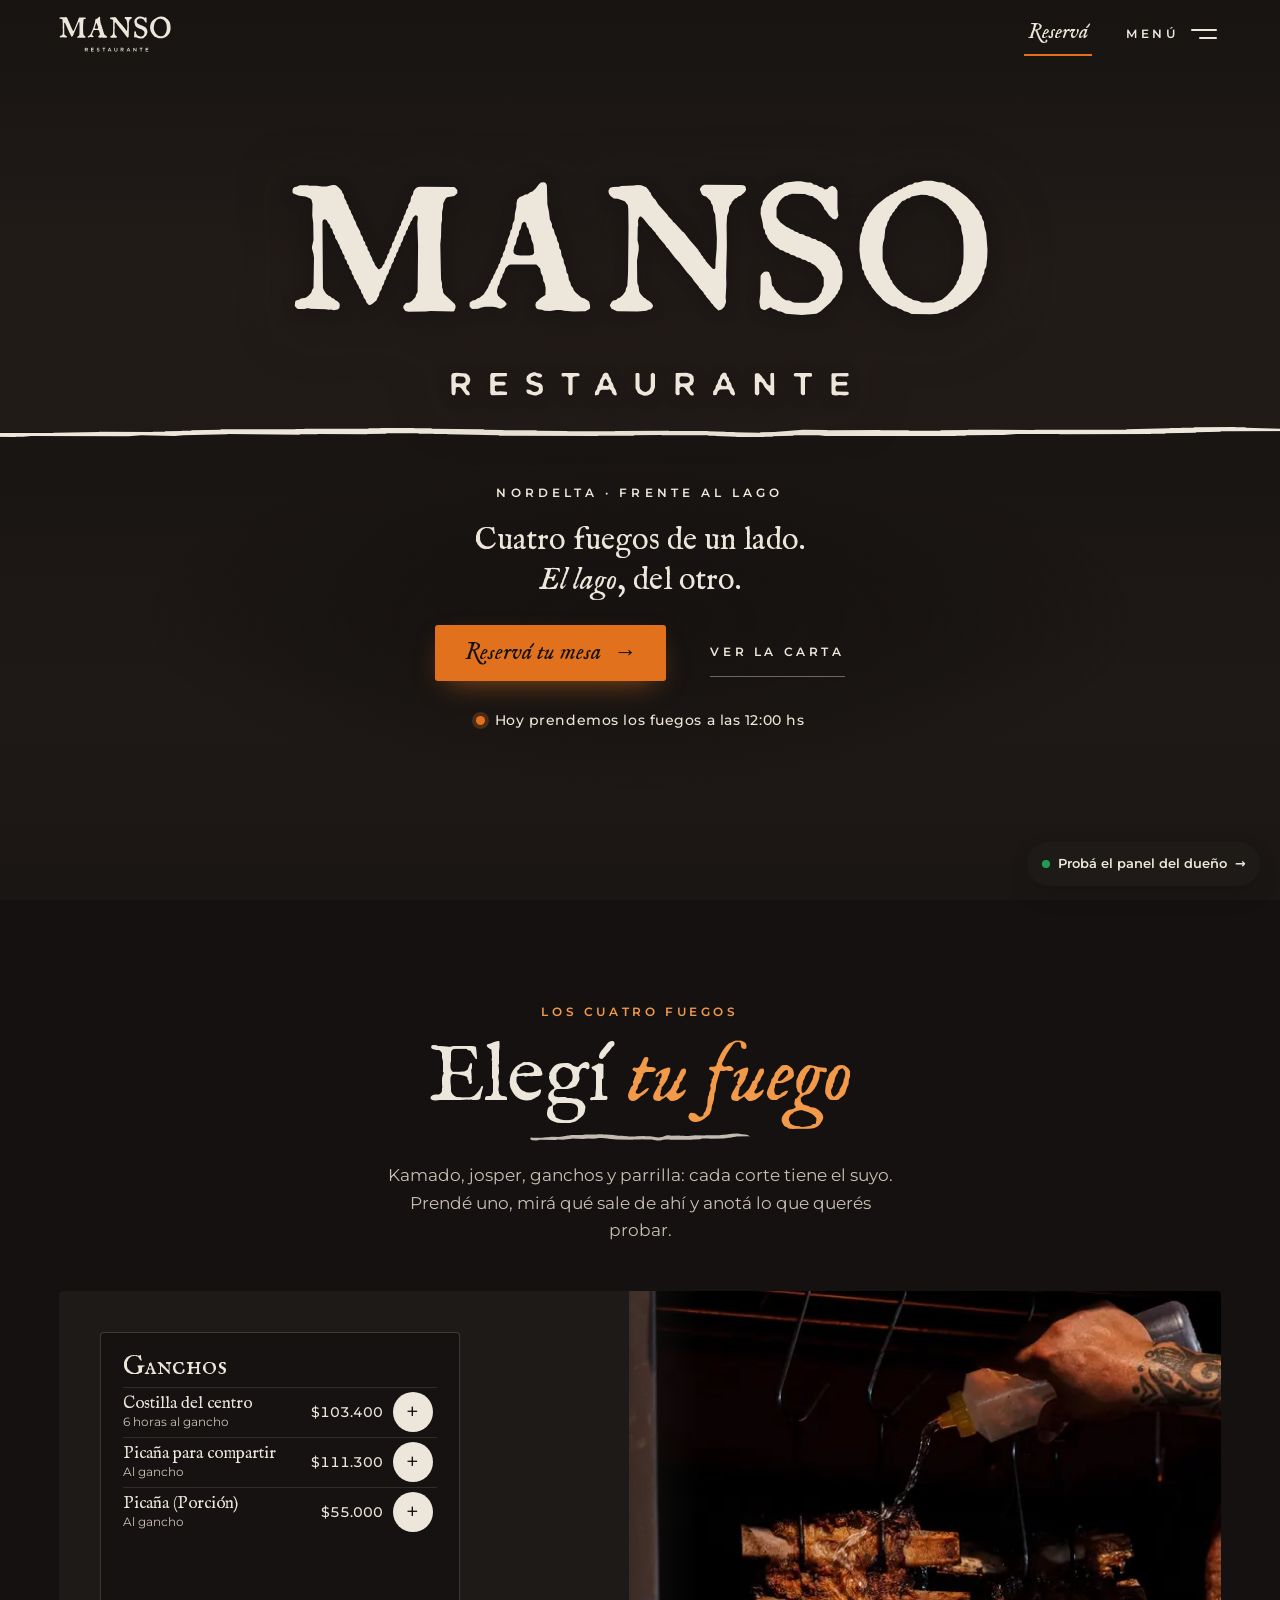
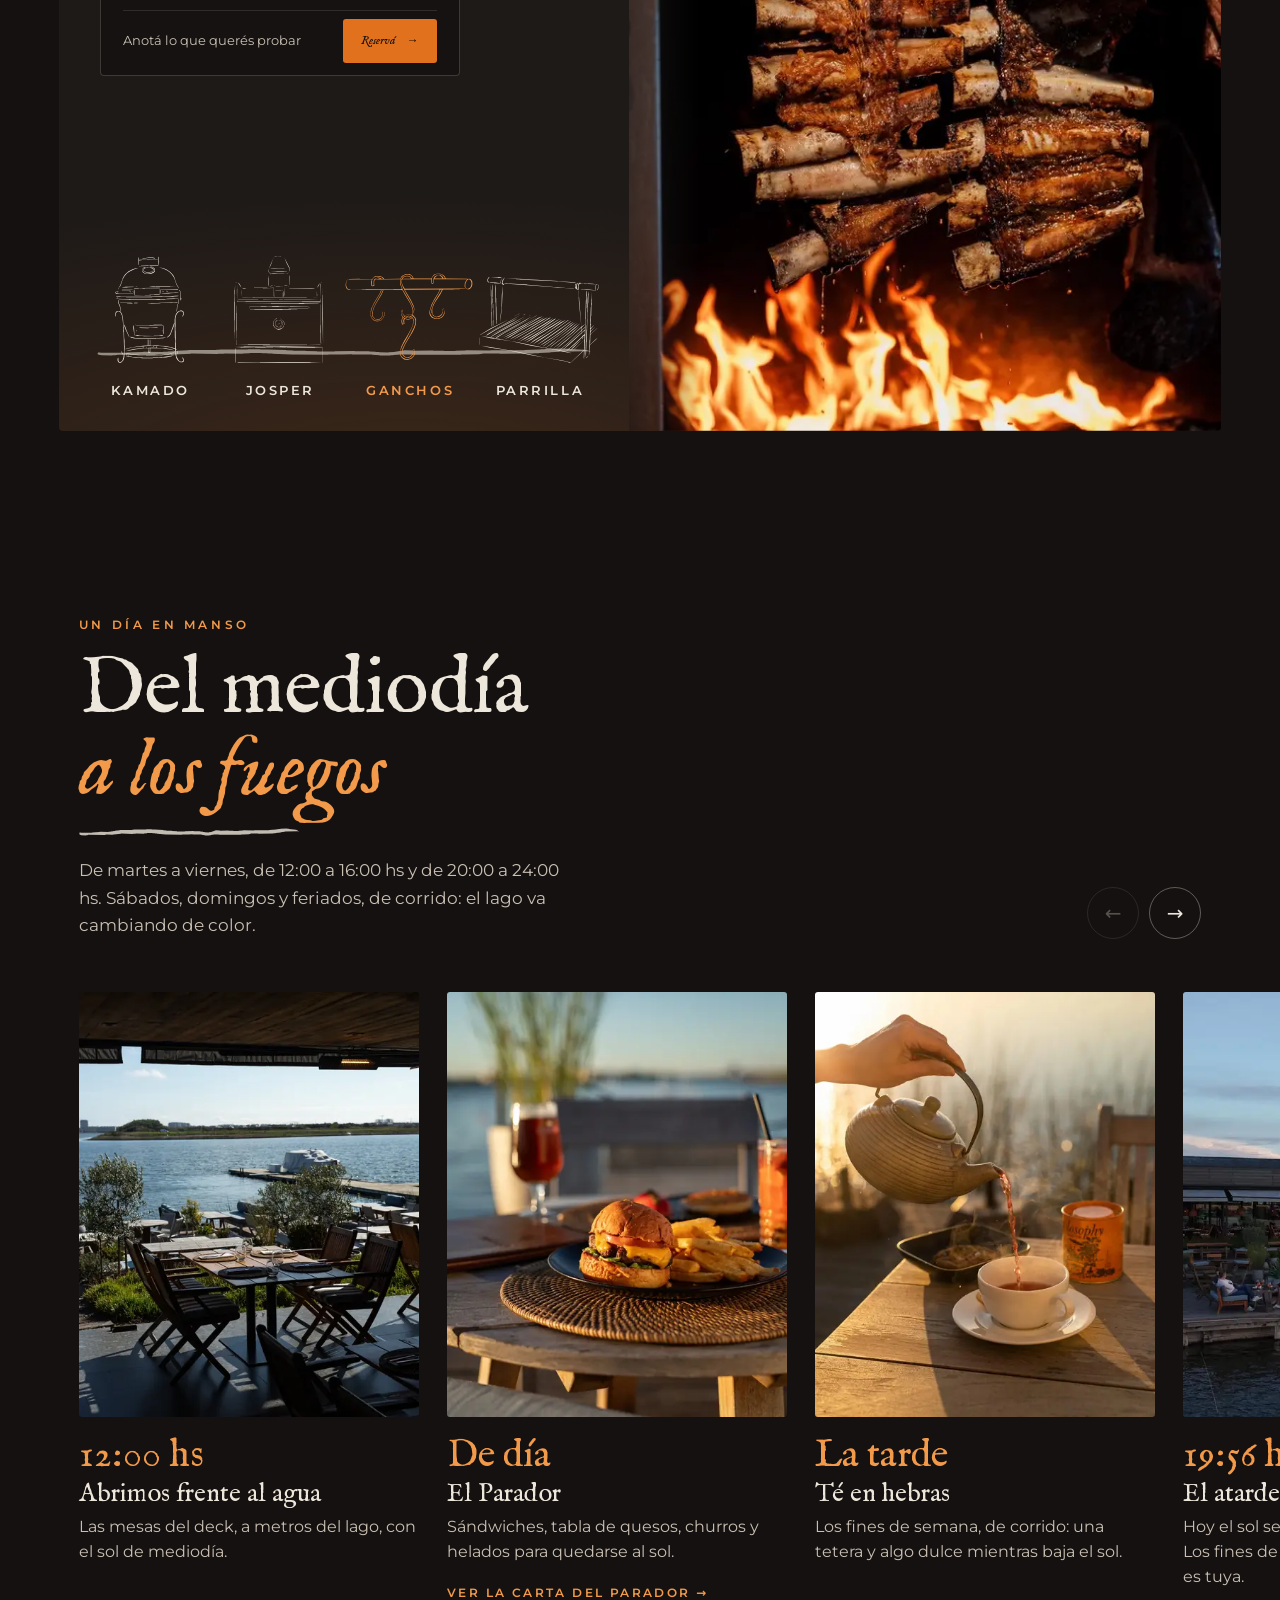
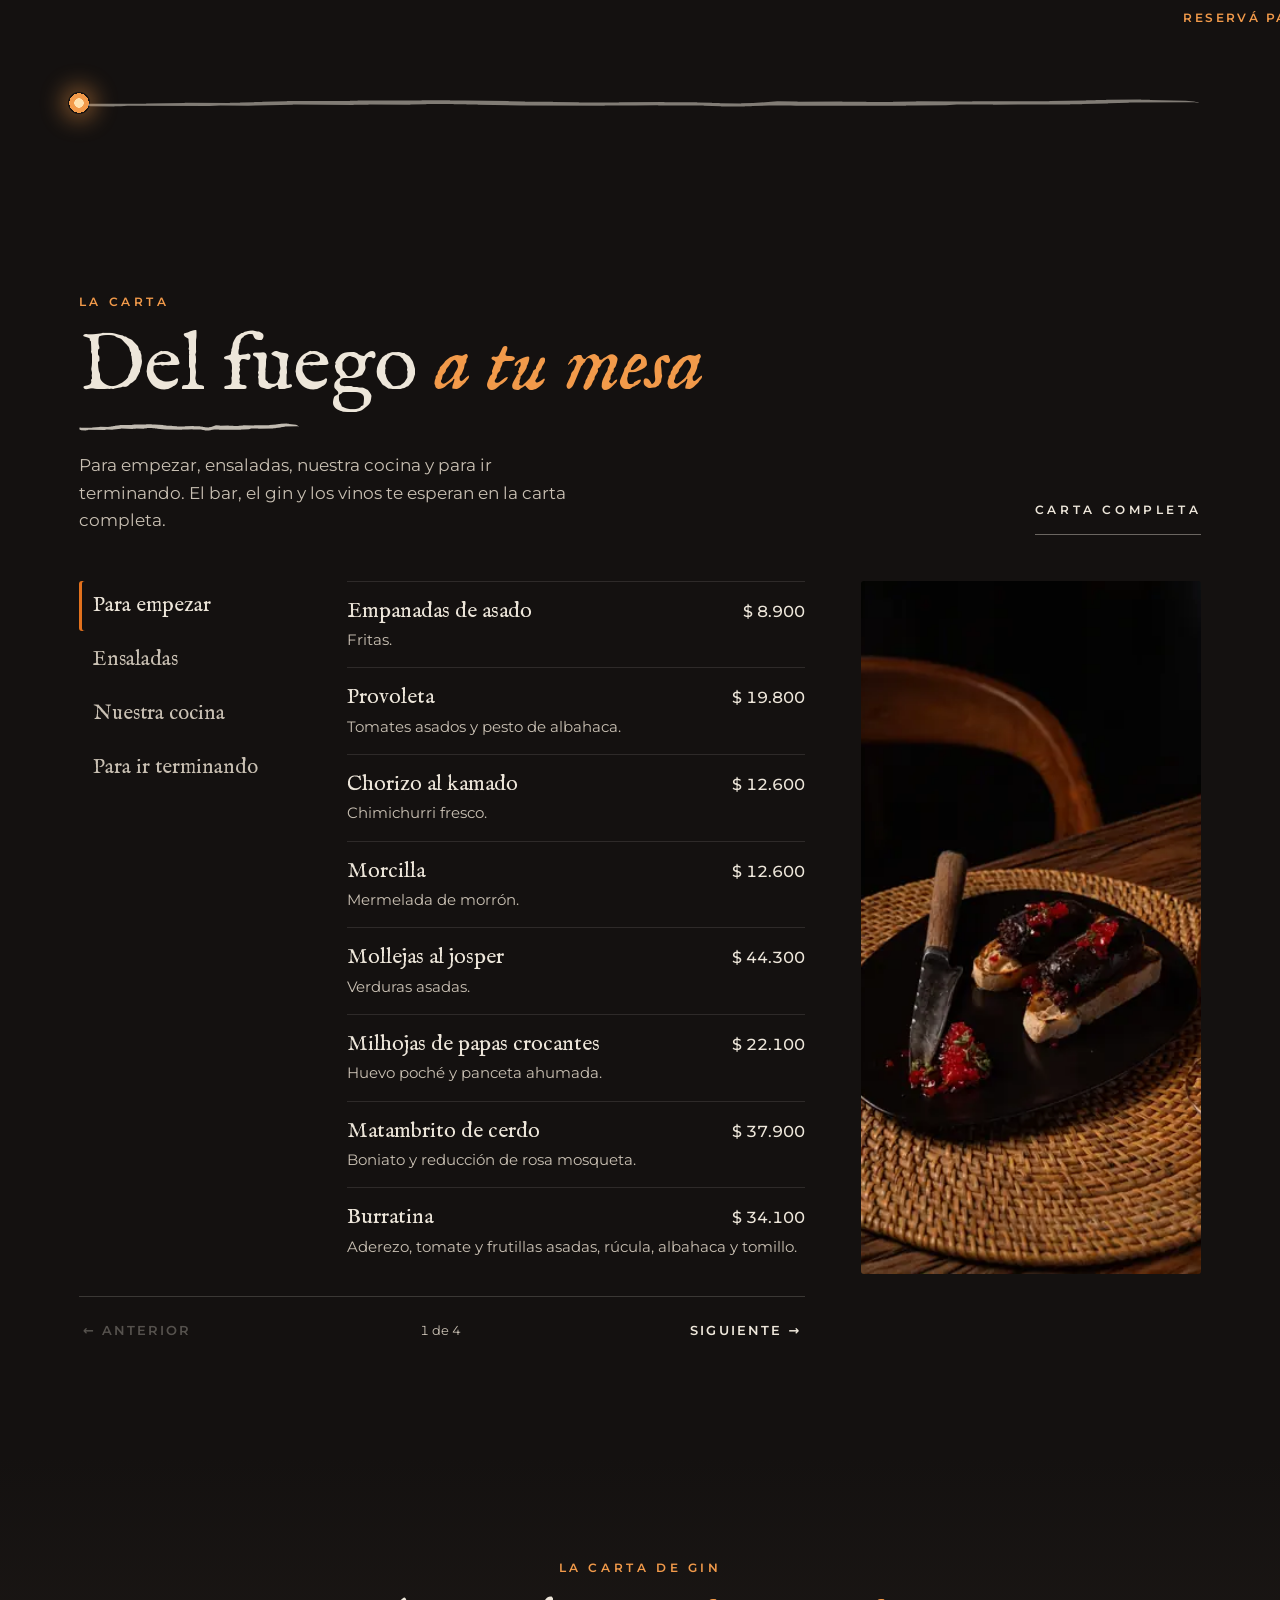
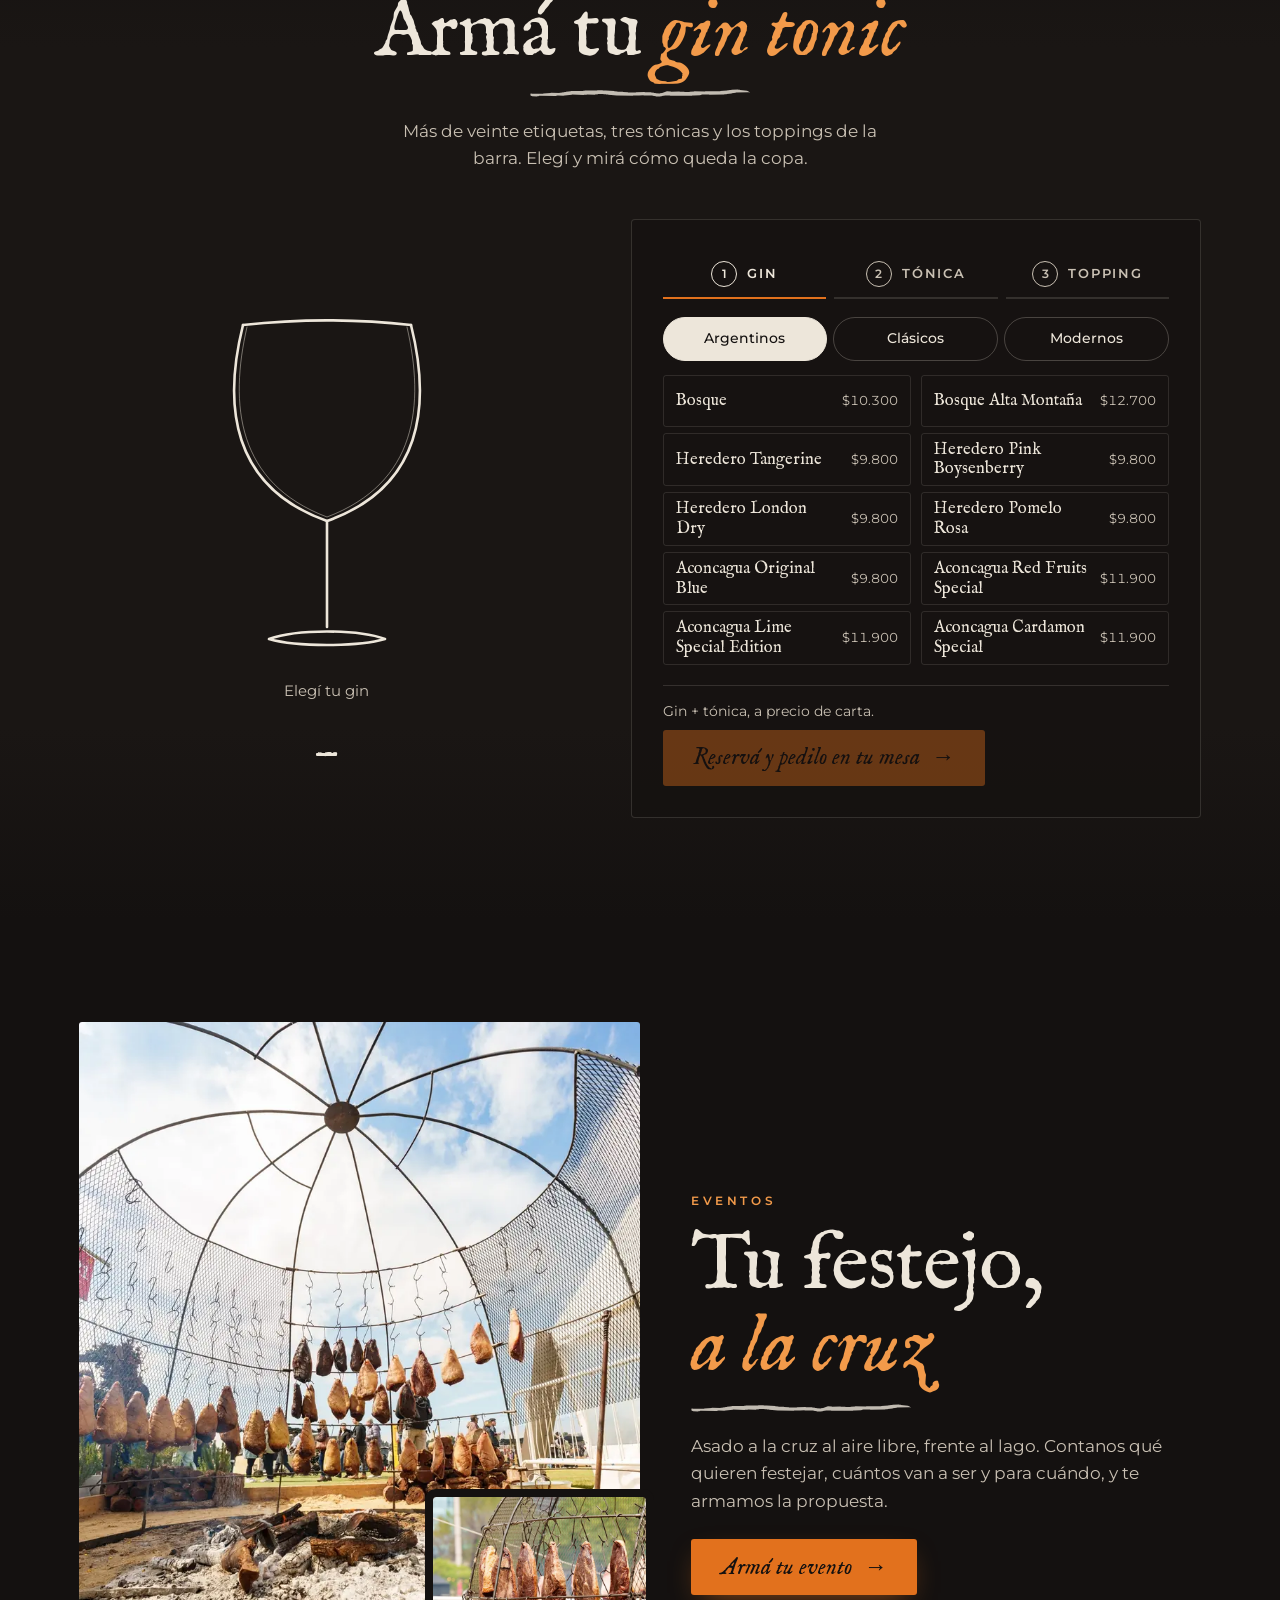
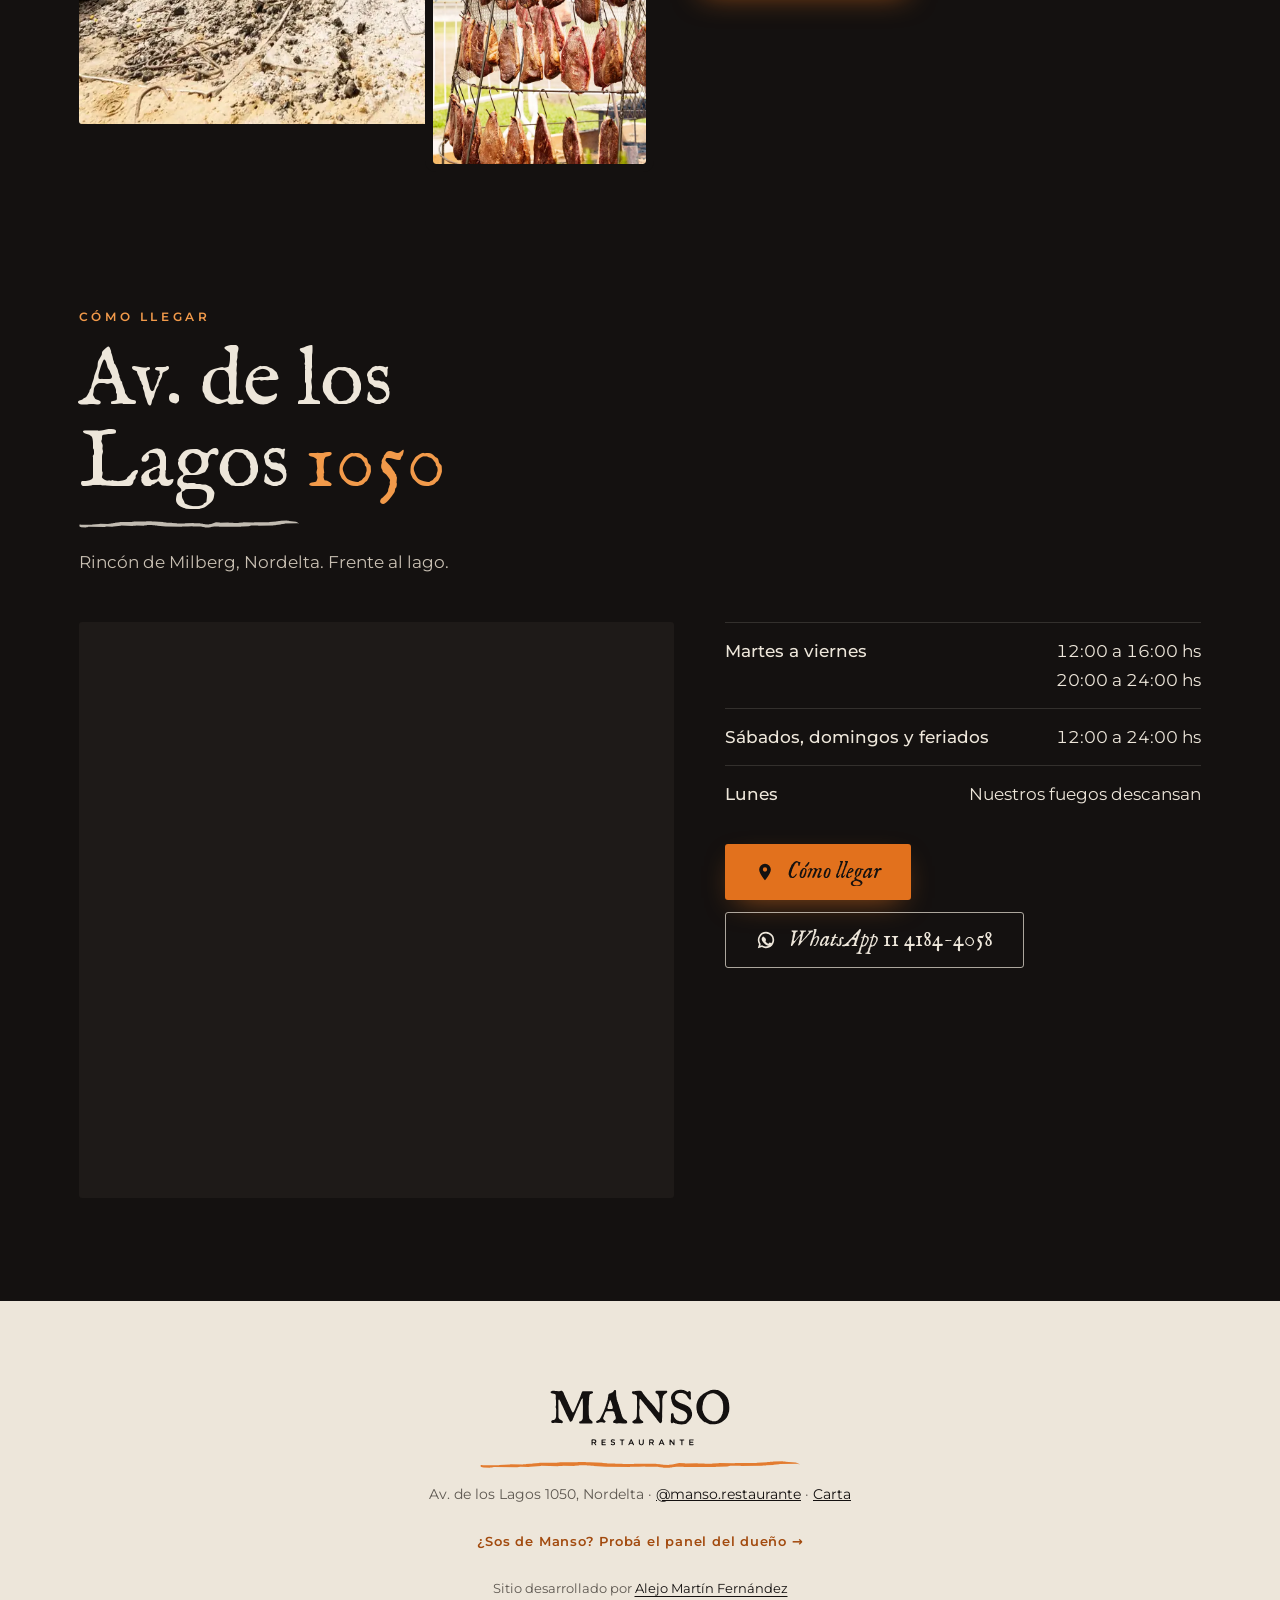
==== commit 72bf26d5: "Fuegos con fotos enteras y ficha chica, botones de reserva visibles, mapa con marcador fijo, pie con" ====
--- a/index.html
+++ b/index.html
@@ -23,9 +23,9 @@
 <link rel="preload" href="fonts/im-fell-english-latin-400-normal.woff2" as="font" type="font/woff2" crossorigin>
 <link rel="preload" as="image" href="img/lago-m-800.webp" media="(max-width:767px)">
 <link rel="preload" as="image" href="img/fuego-m-800.webp" media="(max-width:767px)">
-<link rel="stylesheet" href="css/fuentes.css?v=5">
-<link rel="stylesheet" href="kit/kit.css?v=5">
-<link rel="stylesheet" href="css/manso.css?v=5">
+<link rel="stylesheet" href="css/fuentes.css?v=6">
+<link rel="stylesheet" href="kit/kit.css?v=6">
+<link rel="stylesheet" href="css/manso.css?v=6">
 <noscript><style>.intro{display:none!important}html{overflow:auto!important}.hA [data-e],.rv,.rv-up{opacity:1!important;transform:none!important;clip-path:none!important}</style></noscript>
 </head>
 <body>
@@ -63,7 +63,7 @@
     <p class="hA-kicker" data-e style="--d:2">Nordelta · frente al lago</p>
     <p class="hA-frase" data-e style="--d:2">Cuatro fuegos de un lado.<br><em>El lago</em>, del otro.</p>
     <div class="hA-ctas" data-e style="--d:3">
-      <button class="accion grande" type="button" data-reservar>Reservá tu mesa <span class="fl">→</span></button>
+      <button class="boton" type="button" data-reservar>Reservá tu mesa <span class="fl">→</span></button>
       <a class="secundaria" href="#carta">Ver la carta</a>
     </div>
     <p class="estado" data-estado data-e style="--d:4"><i></i><span>Abierto</span></p>
@@ -78,17 +78,17 @@
   </div>
   <div class="escena rv-up">
     <div class="escena-fotos">
-      <div class="ft" data-f="kamado"><img src="img/w-kamado-900.webp" srcset="img/w-kamado-900.webp 900w, img/w-kamado-1400.webp 1400w" sizes="(max-width:767px) 100vw, 1240px" alt="El kamado abierto con un corte madurado sobre la parrilla" width="1400" height="1867" decoding="async" loading="lazy"></div>
-      <div class="ft" data-f="josper"><img src="img/w-josper-900.webp" srcset="img/w-josper-900.webp 900w, img/w-josper-1400.webp 1400w" sizes="(max-width:767px) 100vw, 1240px" alt="El horno Josper junto a los ganchos con picañas" width="1400" height="1527" decoding="async" loading="lazy"></div>
-      <div class="ft" data-f="ganchos"><img src="img/w-ganchos-900.webp" srcset="img/w-ganchos-900.webp 900w, img/w-ganchos-1400.webp 1400w" sizes="(max-width:767px) 100vw, 1240px" alt="Costillares colgados de los ganchos sobre el fuego" width="1400" height="1751" decoding="async" loading="lazy"></div>
-      <div class="ft" data-f="parrilla"><img src="img/w-parrilla-900.webp" srcset="img/w-parrilla-900.webp 900w, img/w-parrilla-1400.webp 1400w" sizes="(max-width:767px) 100vw, 1240px" alt="La parrillera trabajando frente a la parrilla y los ganchos" width="1400" height="1556" decoding="async" loading="lazy"></div>
+      <div class="ft" data-f="kamado"><img src="img/w-kamado-600.webp" srcset="img/w-kamado-600.webp 600w, img/w-kamado-1100.webp 1100w" sizes="(max-width:767px) 100vw, (max-width:1023px) 52vw, 600px" alt="El kamado abierto con un corte madurado sobre la parrilla" width="1100" height="1375" decoding="async" loading="lazy"></div>
+      <div class="ft" data-f="josper"><img src="img/w-josper-600.webp" srcset="img/w-josper-600.webp 600w, img/w-josper-1100.webp 1100w" sizes="(max-width:767px) 100vw, (max-width:1023px) 52vw, 600px" alt="El horno Josper al lado de los ganchos con picañas" width="1100" height="1375" decoding="async" loading="lazy"></div>
+      <div class="ft" data-f="ganchos"><img src="img/w-ganchos-600.webp" srcset="img/w-ganchos-600.webp 600w, img/w-ganchos-1100.webp 1100w" sizes="(max-width:767px) 100vw, (max-width:1023px) 52vw, 600px" alt="Costillares colgados de los ganchos sobre el fuego" width="1100" height="1375" decoding="async" loading="lazy"></div>
+      <div class="ft" data-f="parrilla"><img src="img/w-parrilla-600.webp" srcset="img/w-parrilla-600.webp 600w, img/w-parrilla-1100.webp 1100w" sizes="(max-width:767px) 100vw, (max-width:1023px) 52vw, 600px" alt="La parrillera frente a las brasas, la parrilla y los ganchos" width="1100" height="1375" decoding="async" loading="lazy"></div>
     </div>
     <div class="chispas" aria-hidden="true"></div>
     <div class="ficha" role="region" aria-live="polite" aria-label="Lo que sale de este fuego">
       <div class="ficha-cab"><h3>Kamado</h3><button class="ficha-x" type="button" aria-label="Apagar el fuego">×</button></div>
       <p class="ficha-desc"></p>
       <ul></ul>
-      <div class="ficha-pie"><span>Anotá lo que querés probar</span><button type="button" data-reservar-anotados>Reservá →</button></div>
+      <div class="ficha-pie"><span>Anotá lo que querés probar</span><button type="button" class="boton boton--chico" data-reservar-anotados>Reservá <span class="fl">→</span></button></div>
     </div>
     <div class="linea-fuegos">
       <button class="fuego-btn" type="button" data-f="kamado" aria-pressed="false" style="--i:0"><i class="fuego-ico" aria-hidden="true" style="-webkit-mask-image:url(img/f-kamado.svg);mask-image:url(img/f-kamado.svg)"></i><span>Kamado</span></button><button class="fuego-btn" type="button" data-f="josper" aria-pressed="false" style="--i:1"><i class="fuego-ico" aria-hidden="true" style="-webkit-mask-image:url(img/f-josper.svg);mask-image:url(img/f-josper.svg)"></i><span>Josper</span></button><button class="fuego-btn" type="button" data-f="ganchos" aria-pressed="false" style="--i:2"><i class="fuego-ico" aria-hidden="true" style="-webkit-mask-image:url(img/f-ganchos.svg);mask-image:url(img/f-ganchos.svg)"></i><span>Ganchos</span></button><button class="fuego-btn" type="button" data-f="parrilla" aria-pressed="false" style="--i:3"><i class="fuego-ico" aria-hidden="true" style="-webkit-mask-image:url(img/f-parrilla.svg);mask-image:url(img/f-parrilla.svg)"></i><span>Parrilla</span></button>
@@ -144,8 +144,8 @@
   <div class="cab cab--fila">
     <div>
       <p class="kicker rv-up">La carta</p>
-      <h2 class="titulo rv" id="t-carta">A un toque, <em>no a tres Linktrees</em></h2>
-      <p class="bajada rv-up">Una sección por vez. La carta completa, con el bar, el gin y los vinos, tiene su propia página, lista para el QR de las mesas.</p>
+      <h2 class="titulo rv" id="t-carta">Del fuego <em>a tu mesa</em></h2>
+      <p class="bajada rv-up">Para empezar, ensaladas, nuestra cocina y para ir terminando. El bar, el gin y los vinos te esperan en la carta completa.</p>
     </div>
     <a class="secundaria rv-up" href="carta/">Carta completa</a>
   </div>
@@ -208,7 +208,7 @@
       </div>
       <div class="gin-pie">
         <p class="gin-nota" data-gin-nota>Gin + tónica, a precio de carta.</p>
-        <button type="button" class="accion" data-gin-reservar disabled>Reservá y pedilo frente al lago <span class="fl">→</span></button>
+        <button type="button" class="boton" data-gin-reservar disabled>Reservá y pedilo en tu mesa <span class="fl">→</span></button>
       </div>
     </div>
   </div>
@@ -224,7 +224,7 @@
       <p class="kicker rv-up">Eventos</p>
       <h2 class="titulo rv" id="t-eventos">Tu festejo, <em>a la cruz</em></h2>
       <p class="bajada rv-up">Asado a la cruz al aire libre, frente al lago. Contanos qué quieren festejar, cuántos van a ser y para cuándo, y te armamos la propuesta.</p>
-      <button type="button" class="accion grande rv-up" data-evento>Armá tu evento <span class="fl">→</span></button>
+      <button type="button" class="boton rv-up" data-evento>Armá tu evento <span class="fl">→</span></button>
     </div>
   </div>
 </section>
@@ -239,8 +239,7 @@
   </div>
   <div class="llegar-caja">
     <div class="mapa rv-up">
-      <iframe title="Mapa: Manso Restaurante en Nordelta" src="https://maps.google.com/maps?ll=-34.4302691,-58.639928&amp;z=15&amp;t=m&amp;hl=es&amp;output=embed" loading="lazy" referrerpolicy="no-referrer-when-downgrade"></iframe>
-      <div class="pin" aria-hidden="true"><img src="img/logo-hueso.svg" alt="" width="2804" height="883"></div>
+      <iframe title="Mapa: Manso Restaurante en Nordelta" src="https://maps.google.com/maps?q=-34.4302691,-58.639928&amp;z=16&amp;t=m&amp;hl=es&amp;output=embed" loading="lazy" referrerpolicy="no-referrer-when-downgrade"></iframe>
     </div>
     <div class="llegar-txt">
       <dl class="horarios rv-up">
@@ -249,8 +248,8 @@
         <div><dt>Lunes</dt><dd>Nuestros fuegos descansan</dd></div>
       </dl>
       <div class="llegar-ctas rv-up">
-        <a class="secundaria" href="https://www.google.com/maps/search/?api=1&amp;query=Manso+Restaurante&amp;query_place_id=ChIJn5RAeZulvJURbPFAAbjYP20" target="_blank" rel="noopener">Abrir en Google Maps</a>
-        <a class="secundaria" href="https://wa.me/5491141844058" target="_blank" rel="noopener">WhatsApp 11 4184-4058</a>
+        <a class="boton" href="https://www.google.com/maps/search/?api=1&amp;query=Manso+Restaurante&amp;query_place_id=ChIJn5RAeZulvJURbPFAAbjYP20" target="_blank" rel="noopener"><i class="b-ico b-ico--mapa" aria-hidden="true"></i>Cómo llegar</a>
+        <a class="boton boton--linea" href="https://wa.me/5491141844058" target="_blank" rel="noopener"><i class="b-ico b-ico--wa" aria-hidden="true"></i>WhatsApp 11 4184-4058</a>
       </div>
     </div>
   </div>
@@ -258,12 +257,12 @@
 </main>
 
 <footer class="pie">
-  <img class="pie-logo" src="img/logo-hueso.svg" alt="Manso Restaurante" width="2804" height="883" loading="lazy">
+  <img class="pie-logo" src="img/logo-carbon.svg" alt="Manso Restaurante" width="2804" height="883" loading="lazy">
   <div class="trazo-pie" aria-hidden="true"></div>
   <p>Av. de los Lagos 1050, Nordelta · <a href="https://instagram.com/manso.restaurante" target="_blank" rel="noopener">@manso.restaurante</a> · <a href="carta/">Carta</a></p>
   <p class="pie-panel"><a href="admin/" target="_blank" rel="noopener">¿Sos de Manso? Probá el panel del dueño →</a></p>
   <p class="credito">Sitio desarrollado por <a href="https://alejomfernandez.com.ar" target="_blank" rel="noopener">Alejo Martín Fernández</a></p>
 </footer>
-<script type="module" src="js/manso.js?v=5"></script>
+<script type="module" src="js/manso.js?v=6"></script>
 </body>
 </html>
--- a/css/manso.css
+++ b/css/manso.css
@@ -526,3 +526,79 @@
 
 [data-tonicas]{grid-auto-rows:minmax(150px,auto);align-content:center}
 @media (min-width:1100px){ .llegar-caja{grid-template-columns:minmax(0,1.25fr) minmax(0,1fr)} }
+
+/* ---------- v6: fotos enteras, ficha chica, botones que se ven, mapa y pie ---------- */
+/* botones de acción: llenos, color brasa */
+.boton{position:relative;display:inline-flex;align-items:center;justify-content:center;gap:12px;min-height:56px;padding:0 30px;border:0;border-radius:3px;background:var(--brasa);color:var(--carbon);font-family:var(--serif);font-style:italic;font-size:clamp(21px,1.8vw,24px);line-height:1;text-decoration:none;cursor:pointer;box-shadow:0 10px 30px -12px rgba(226,113,29,.7);transition:background-color .25s,transform .25s var(--ease),box-shadow .25s}
+.boton .fl{display:inline-block;font-style:normal;transition:transform .3s var(--ease)}
+.boton:hover,.boton:focus-visible{background:var(--brasa-luz);transform:translateY(-2px)}
+.boton:hover .fl{transform:translateX(5px)}
+.boton:focus-visible{outline:2px solid var(--hueso);outline-offset:3px}
+.boton:disabled{opacity:.4;cursor:default;box-shadow:none;transform:none;background:var(--brasa)}
+.boton--linea{background:transparent;color:var(--hueso);border:1.5px solid rgba(237,230,218,.7);box-shadow:none}
+.boton--linea:hover,.boton--linea:focus-visible{background:var(--hueso);color:var(--carbon)}
+.boton--chico{min-height:44px;padding:0 18px;font-size:18px;box-shadow:none}
+.b-ico{width:20px;height:20px;flex:none;background:currentColor;-webkit-mask:var(--m) center/contain no-repeat;mask:var(--m) center/contain no-repeat}
+.b-ico--mapa{--m:url(../img/i-mapa.svg)}
+.b-ico--wa{--m:url(../img/i-chat.svg)}
+.llegar-ctas{gap:12px;margin-top:22px}
+.gin-pie .boton:not(:disabled){animation:late 2.4s ease-in-out infinite}
+.eventos-txt .boton{margin-top:6px}
+@media (max-width:767px){
+  .hA-ctas .boton,.eventos-txt .boton,.gin-pie .boton{width:100%}
+  .llegar-ctas{display:grid}
+  .llegar-ctas .boton{width:100%}
+}
+
+/* WOW: la foto entera a un costado, la ficha chica y los dibujos libres */
+.escena-fotos .ft img{object-position:50% 50%}
+.ficha-desc,.ficha-x{display:none!important}
+.ficha{grid-template-rows:auto 1fr auto}
+.ficha h3{font-size:28px;margin-bottom:6px}
+.ficha li{min-height:50px;gap:10px}
+.ficha li b{font-size:17px}
+.ficha li small{font-size:12px}
+.ficha li .pr{font-size:14px}
+.ficha-pie{padding-top:8px}
+@media (min-width:768px){
+  .escena{--eh:clamp(600px,calc(100svh - 110px),740px);--fw:min(calc(var(--eh) * .8),52%);height:var(--eh);background:radial-gradient(120% 70% at 30% 110%,rgba(226,113,29,.16),transparent 60%),var(--carbon-2)}
+  .escena-fotos{position:absolute;top:0;right:0;bottom:0;width:var(--fw)}
+  .escena-fotos .ft::after{background:linear-gradient(90deg,rgba(30,26,24,.6) 0%,rgba(30,26,24,0) 12%)}
+  .escena-vacia{right:var(--fw);padding-bottom:180px}
+  .chispas{right:var(--fw)}
+  .linea-fuegos{right:var(--fw);padding:0 clamp(14px,2vw,28px) clamp(18px,2.4vw,30px)}
+  .fuego-ico{height:clamp(76px,8.4vw,116px)}
+  .linea-fuegos::before{bottom:clamp(60px,6vw,74px)}
+  .fuego-btn span{letter-spacing:.2em;padding-left:.2em}
+  .ficha{--fm:clamp(24px,3.2vw,48px);left:var(--fm)!important;margin-left:0;top:var(--fm);width:min(360px,calc(100% - var(--fw) - 2 * var(--fm)));height:344px;padding:20px 22px 12px;background:rgba(20,17,16,.78);transition:opacity .4s var(--ease),transform .5s var(--ease)}
+}
+@media (min-width:768px) and (max-width:1023px){
+  .ficha{height:330px;padding:16px 16px 10px}
+  .ficha li .pr{font-size:13px}
+}
+@media (max-width:767px){
+  .escena-fotos{height:auto;aspect-ratio:1/1}
+  .escena-fotos .ft img{object-position:50% var(--oy,50%)}
+  .escena-fotos .ft[data-f="kamado"]{--oy:74%}
+  .escena-fotos .ft[data-f="josper"]{--oy:58%}
+  .escena-fotos .ft[data-f="ganchos"]{--oy:40%}
+  .escena-fotos .ft[data-f="parrilla"]{--oy:66%}
+  .escena-fotos .ft::after{background:linear-gradient(0deg,rgba(30,26,24,1) 0%,rgba(30,26,24,.35) 15%,rgba(20,17,16,0) 32%)}
+  .chispas{height:100vw}
+  .linea-fuegos{margin-top:-60px}
+  .ficha{height:326px;padding:16px 18px 8px}
+  .ficha li{min-height:52px}
+}
+
+/* mapa: el marcador es el de Google, queda fijo en el lugar */
+.pin{display:none}
+
+/* pie: corte de color */
+.pie{background:var(--hueso);color:var(--carbon);padding-top:clamp(56px,7vw,88px)}
+.pie p{color:#5E5851}
+.pie a{color:var(--carbon)}
+.pie-panel a{color:#A24A0E}
+.trazo-pie{background:var(--brasa);-webkit-mask:url(../img/f-horizonte.svg) center/100% 100% no-repeat;mask:url(../img/f-horizonte.svg) center/100% 100% no-repeat;opacity:.9}
+.pie .credito a{text-decoration:underline;text-underline-offset:3px}
+.ficha-pie .boton{text-transform:none;letter-spacing:0;font-weight:400;color:var(--carbon)}
+.ficha-pie .boton:hover{color:var(--carbon)}
